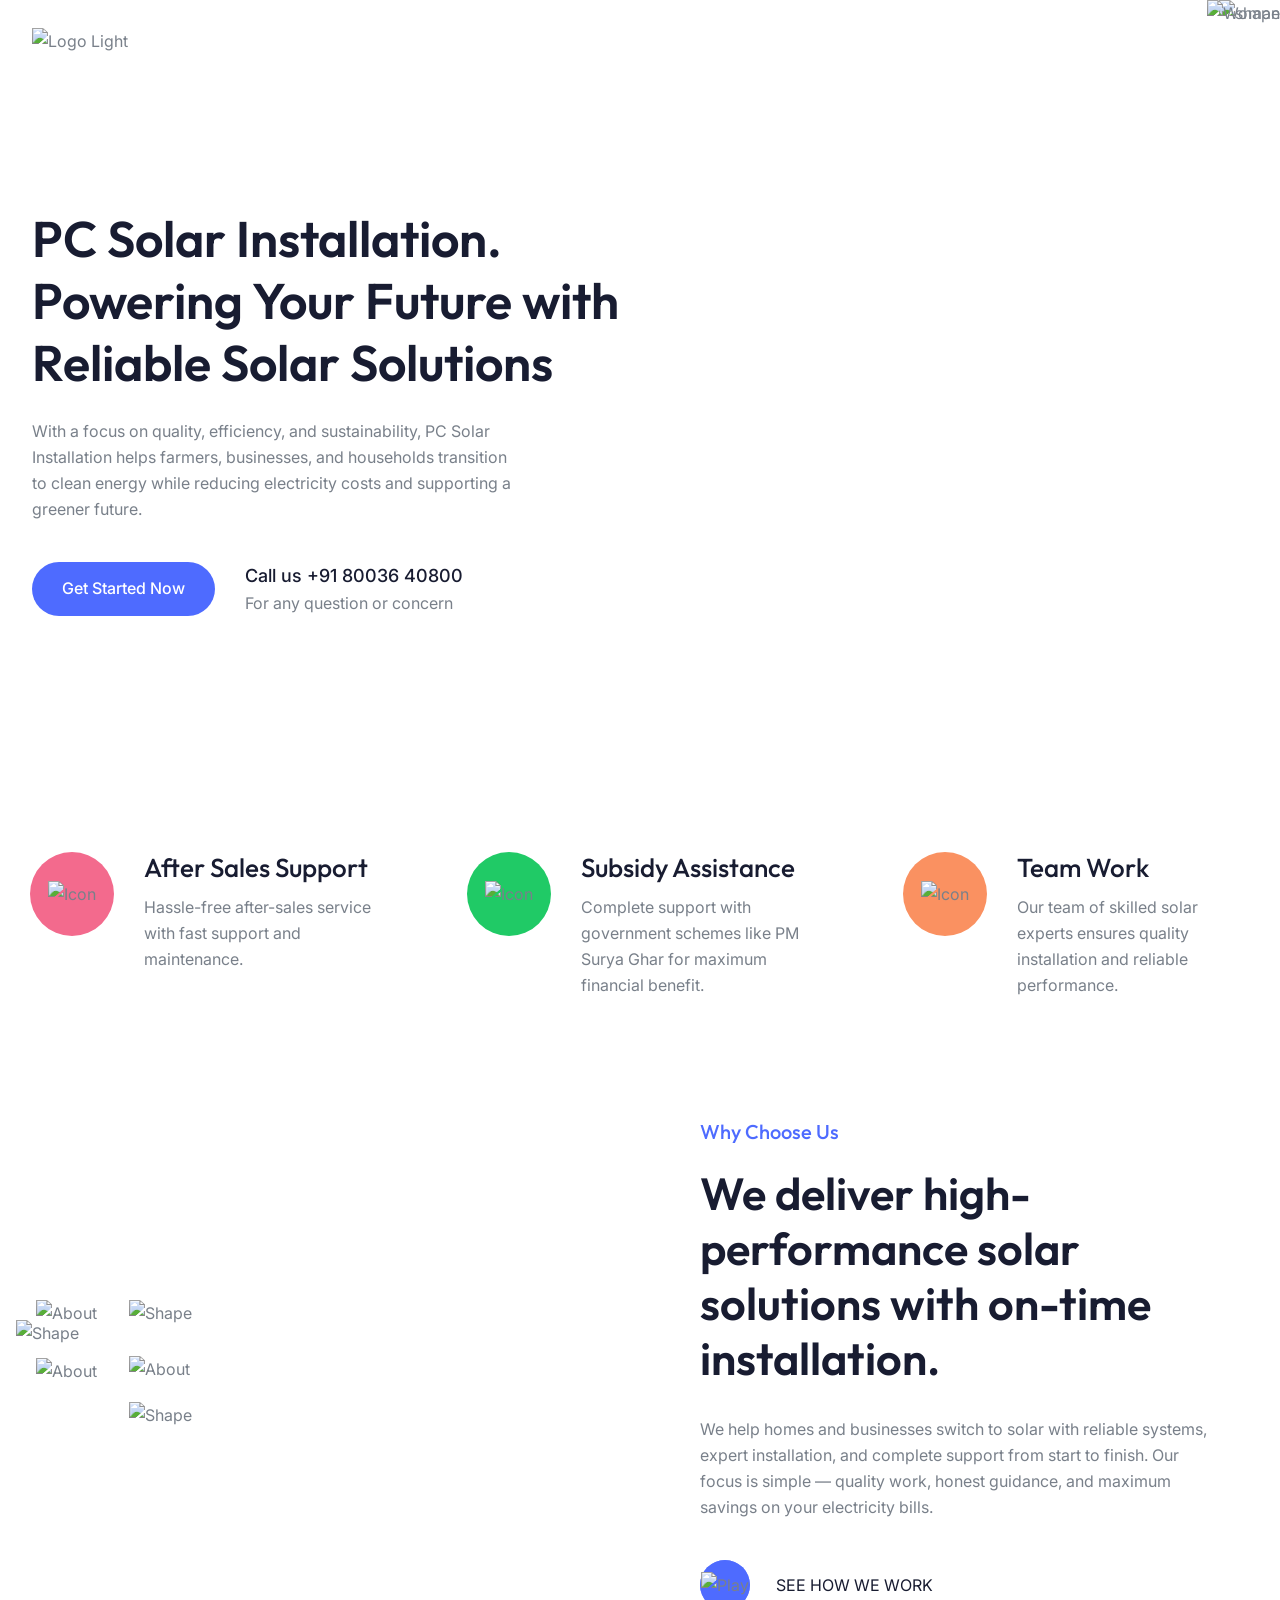
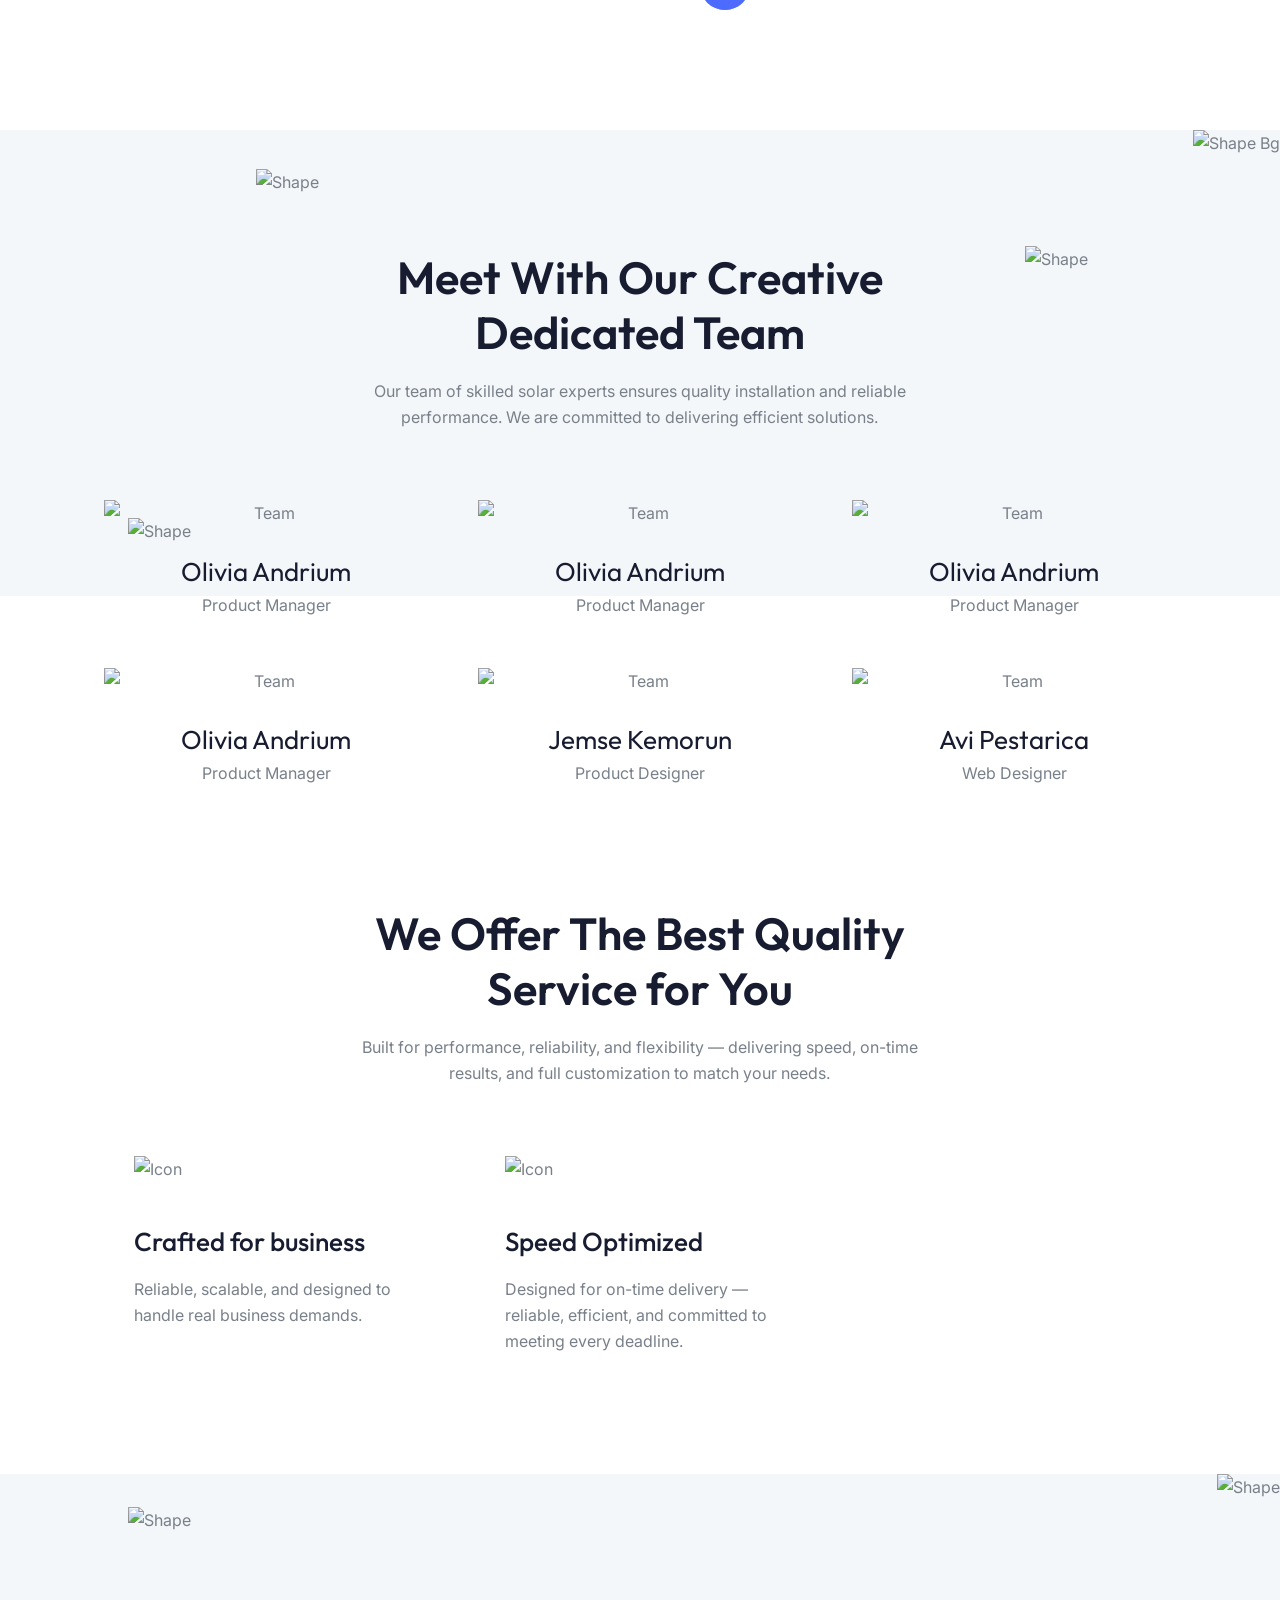
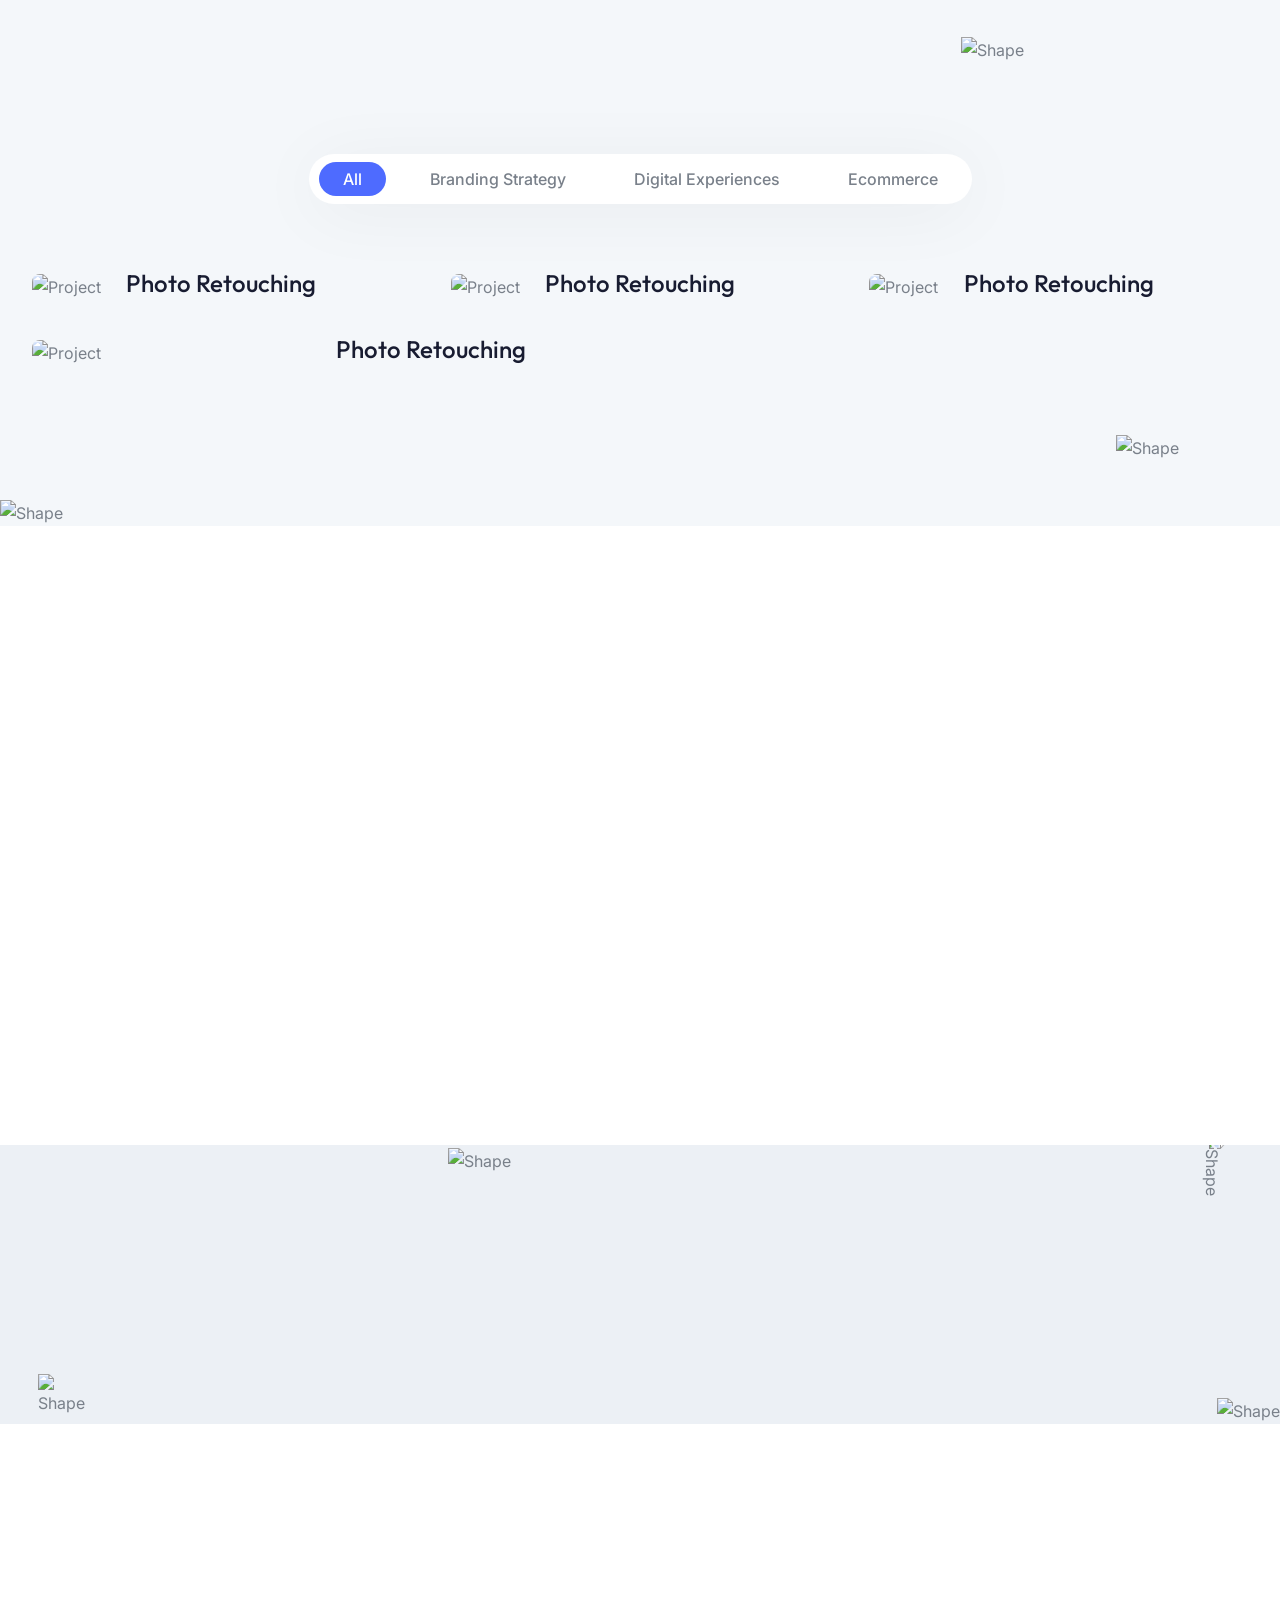
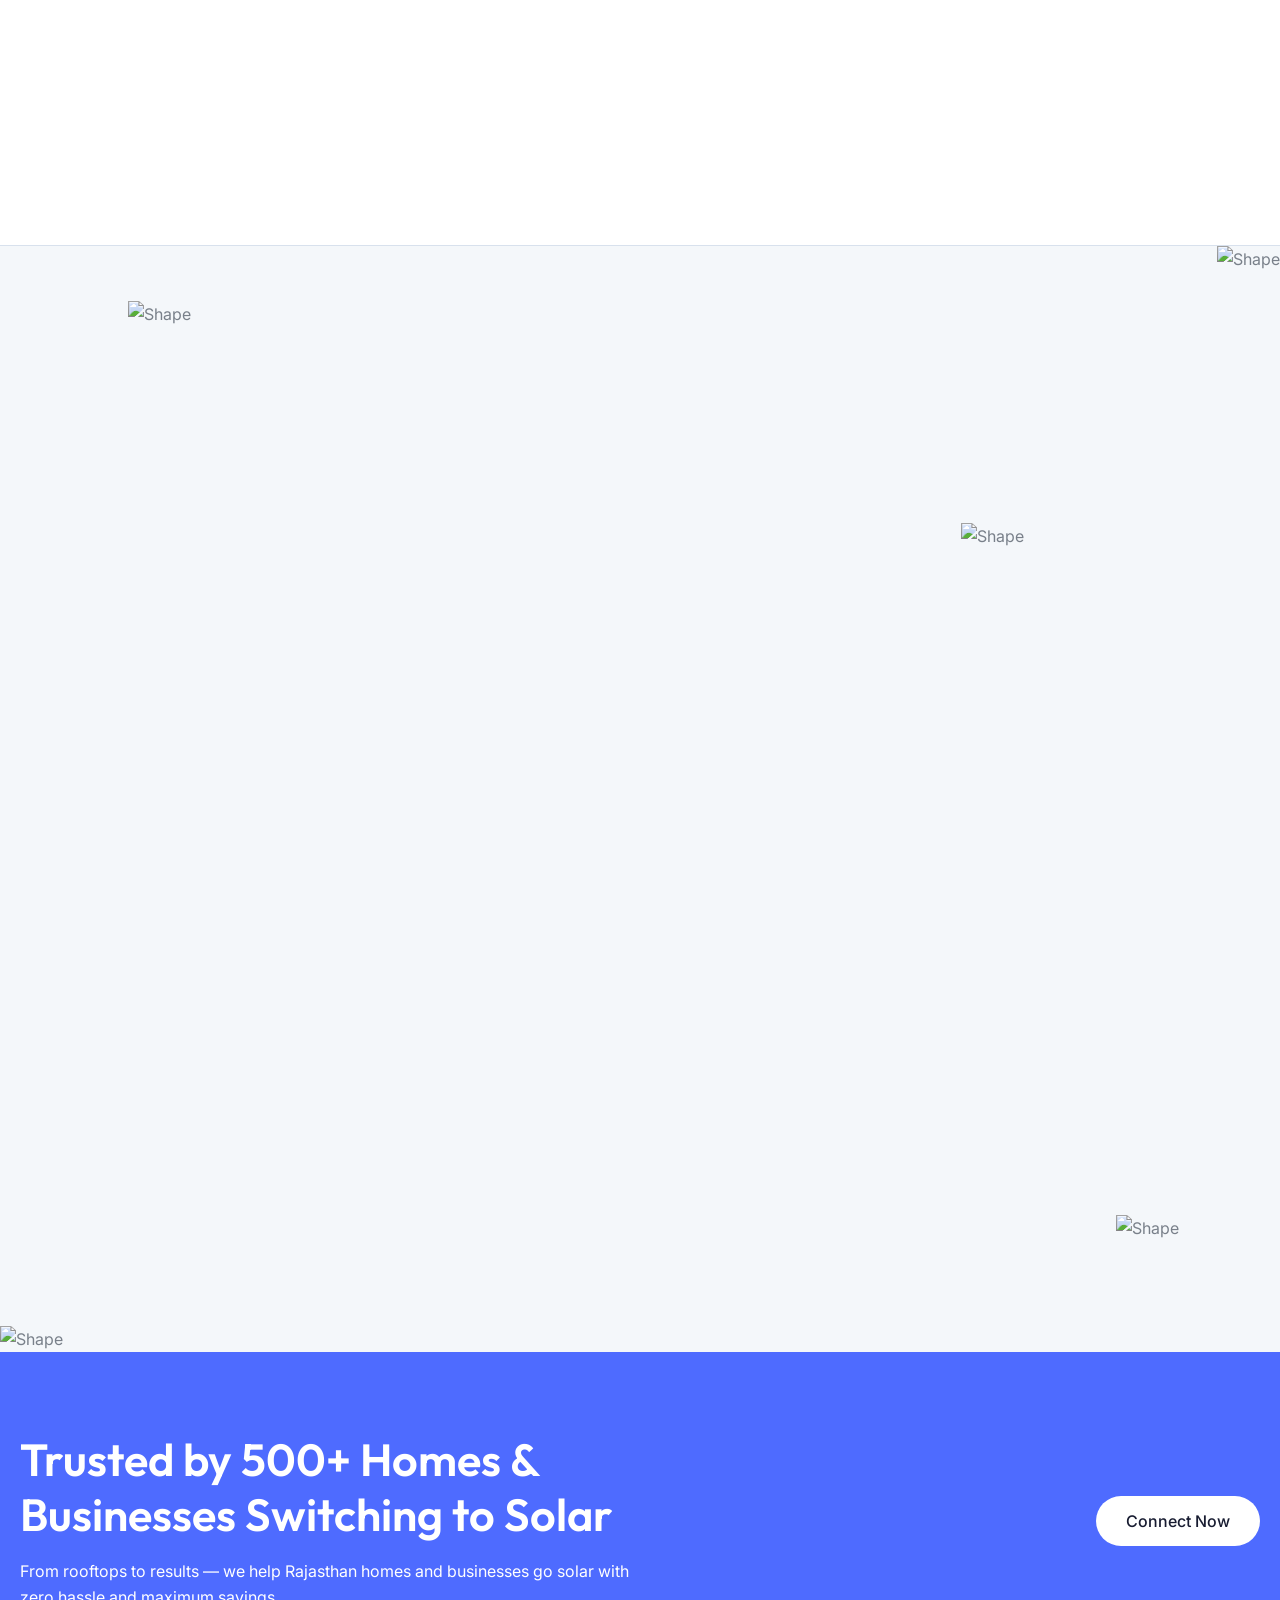
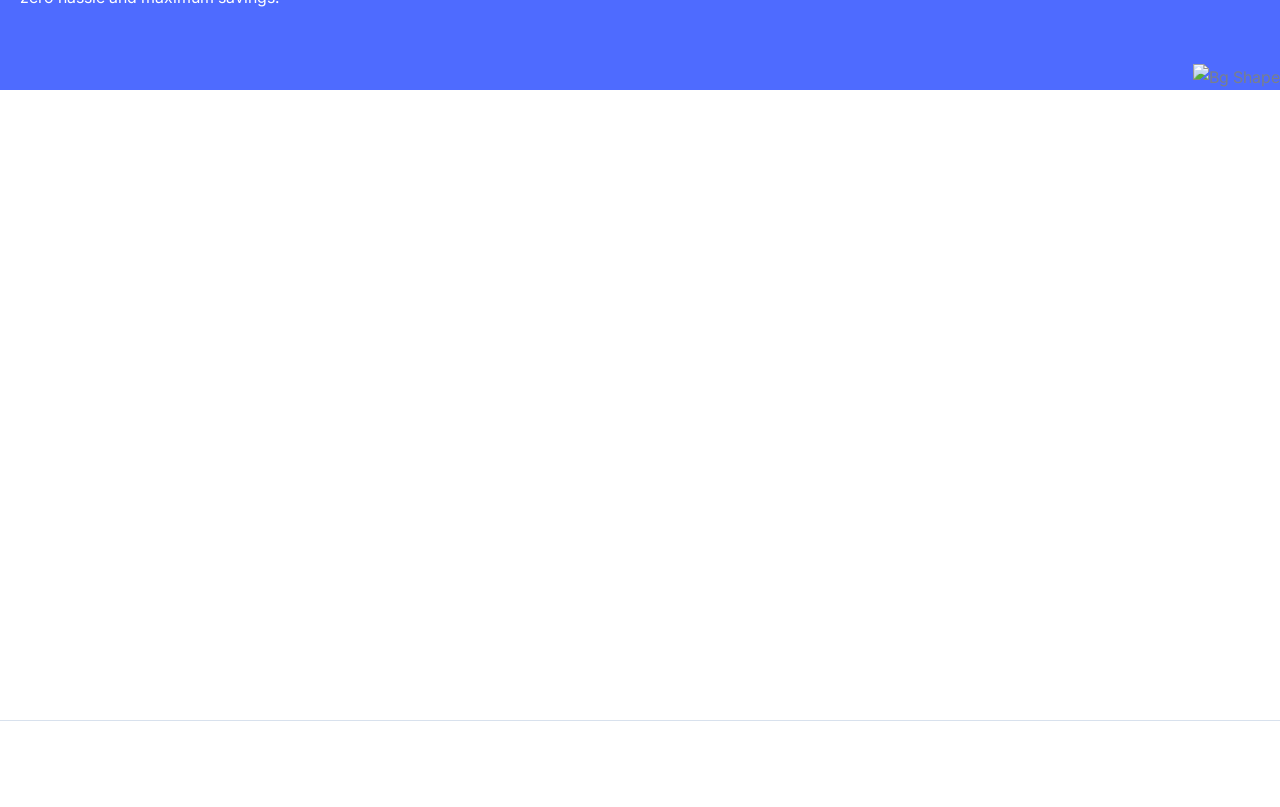
==== index.html @ 8fd205ec "Add files via upload" ====
<!DOCTYPE html>
<html lang="en">
  <head>
    <meta charset="UTF-8" />
    <meta http-equiv="X-UA-Compatible" content="IE=edge" />
    <meta name="viewport" content="width=device-width, initial-scale=1.0" />
    <title>Powering Your Future with Reliable Solar Solutions</title>
  <link rel="icon" type="image/png" href="images/tt icn.png"><link href="style.css" rel="stylesheet"></head>
  <body
    x-data="{ page: 'home', 'darkMode': true, 'stickyMenu': false, 'navigationOpen': false, 'scrollTop': false }"
    x-init="
         darkMode = JSON.parse(localStorage.getItem('darkMode'));
         $watch('darkMode', value => localStorage.setItem('darkMode', JSON.stringify(value)))"
    :class="{'b eh': darkMode === true}"
  >
    <!-- ===== Header Start ===== -->
    <header
  class="g s r vd ya cj"
  :class="{ 'hh sm _k dj bl ll' : stickyMenu }"
  @scroll.window="stickyMenu = (window.pageYOffset > 20) ? true : false"
>
  <div class="bb ze ki xn 2xl:ud-px-0 oo wf yf i">
    <div class="vd to/4 tc wf yf">
      <a href="index.html">
        <img class="om" src="images/pc-logo.png" alt="Logo Light" />
        <img class="xc nm" src="images/pc wh.png" alt="Logo Dark" />
      </a>

      <!-- Hamburger Toggle BTN -->
      
      <!-- Hamburger Toggle BTN -->
    </div>

    <div
      class="vd wo/4 sd qo f ho oo wf yf"
      :class="{ 'd hh rm sr td ud qg ug jc yh': navigationOpen }"
    >
      <nav>
        
      </nav>

      <div class="tc wf ig pb no">
        <div class="pc h io pa ra" :class="navigationOpen ? '!-ud-visible' : 'd'">
          <label class="rc ab i">
            <input type="checkbox" :value="darkMode" @change="darkMode = !darkMode" class="pf vd yc uk h r za ab" />
            <!-- Icon Sun -->
            <svg :class="{ 'wn' : page === 'home', 'xh' : page === 'home' && stickyMenu }" class="th om" width="25" height="25" viewBox="0 0 25 25" fill="none" xmlns="http://www.w3.org/2000/svg">
              <path d="M12.0908 18.6363C10.3549 18.6363 8.69 17.9467 7.46249 16.7192C6.23497 15.4916 5.54537 13.8268 5.54537 12.0908C5.54537 10.3549 6.23497 8.69 7.46249 7.46249C8.69 6.23497 10.3549 5.54537 12.0908 5.54537C13.8268 5.54537 15.4916 6.23497 16.7192 7.46249C17.9467 8.69 18.6363 10.3549 18.6363 12.0908C18.6363 13.8268 17.9467 15.4916 16.7192 16.7192C15.4916 17.9467 13.8268 18.6363 12.0908 18.6363ZM12.0908 16.4545C13.2481 16.4545 14.358 15.9947 15.1764 15.1764C15.9947 14.358 16.4545 13.2481 16.4545 12.0908C16.4545 10.9335 15.9947 9.8236 15.1764 9.00526C14.358 8.18692 13.2481 7.72718 12.0908 7.72718C10.9335 7.72718 9.8236 8.18692 9.00526 9.00526C8.18692 9.8236 7.72718 10.9335 7.72718 12.0908C7.72718 13.2481 8.18692 14.358 9.00526 15.1764C9.8236 15.9947 10.9335 16.4545 12.0908 16.4545ZM10.9999 0.0908203H13.1817V3.36355H10.9999V0.0908203ZM10.9999 20.8181H13.1817V24.0908H10.9999V20.8181ZM2.83446 4.377L4.377 2.83446L6.69082 5.14828L5.14828 6.69082L2.83446 4.37809V4.377ZM17.4908 19.0334L19.0334 17.4908L21.3472 19.8046L19.8046 21.3472L17.4908 19.0334ZM19.8046 2.83337L21.3472 4.377L19.0334 6.69082L17.4908 5.14828L19.8046 2.83446V2.83337ZM5.14828 17.4908L6.69082 19.0334L4.377 21.3472L2.83446 19.8046L5.14828 17.4908ZM24.0908 10.9999V13.1817H20.8181V10.9999H24.0908ZM3.36355 10.9999V13.1817H0.0908203V10.9999H3.36355Z" fill=""/>
            </svg>
            <!-- Icon Sun -->
            <img class="xc nm" src="images/icon-moon.svg" alt="Moon" />
          </label>
        </div>

             </div>
    </div>
  </div>
</header>

    <!-- ===== Header End ===== -->

    <main>
      <!-- ===== Hero Start ===== -->
      <section class="gj do ir hj sp jr i pg">
        <!-- Hero Images -->
        <div class="xc fn zd/2 2xl:ud-w-187.5 bd 2xl:ud-h-171.5 h q r">
          <img src="images/shape-01.svg" alt="shape" class="xc 2xl:ud-block h t -ud-left-[10%] ua" />
          <img src="images/shape-02.svg" alt="shape" class="xc 2xl:ud-block h u p va" />
          <img src="images/shape-03.svg" alt="shape" class="xc 2xl:ud-block h v w va" />
          <img src="images/shape-04.svg" alt="shape" class="h q r" />
          <img src="images/hero.png" alt="Woman" class="h q r ua" />
        </div>

        <!-- Hero Content -->
        <div class="bb ze ki xn 2xl:ud-px-0">
          <div class="tc _o">
            <div class="animate_left jn/2">
              <h1 class="fk vj zp or kk wm wb">PC Solar Installation. Powering Your Future with Reliable Solar Solutions</h1>
              <p class="fq">
               With a focus on quality, efficiency, and sustainability, PC Solar Installation helps farmers, businesses, and households transition to clean energy while reducing electricity costs and supporting a greener future.
              </p>

              <div class="tc tf yo zf mb">
                <a href="index.html#support" class="ek jk lk gh gi hi rg ml il vc _d _l"
                  >Get Started Now</a
                >

                <span class="tc sf">
                  <a href="tel:+918003640800" class="inline-block ek xj kk wm"> Call us +91 80036 40800 </a>
                  <span class="inline-block">For any question or concern</span>
                </span>
              </div>
            </div>
          </div>
        </div>
      </section>
      <!-- ===== Hero End ===== -->

      <!-- ===== Small Features Start ===== -->
      <section id="features">
        <div class="bb ze ki yn 2xl:ud-px-12.5">
          <div class="tc uf zo xf ap zf bp mq">
            <!-- Small Features Item -->
            <div class="animate_top kn to/3 tc cg oq">
              <div class="tc wf xf cf ae cd rg mh">
                <img src="images/icon-01.svg" alt="Icon" />
              </div>
              <div>
                <h4 class="ek yj go kk wm xb">After Sales Support</h4>
                <p>Hassle-free after-sales service with fast support and maintenance.</p>
              </div>
            </div>

            <!-- Small Features Item -->
            <div class="animate_top kn to/3 tc cg oq">
              <div class="tc wf xf cf ae cd rg nh">
                <img src="images/icon-02.svg" alt="Icon" />
              </div>
              <div>
                <h4 class="ek yj go kk wm xb">Subsidy Assistance</h4>
                <p>Complete support with government schemes like PM Surya Ghar for maximum financial benefit.</p>
              </div>
            </div>

            <!-- Small Features Item -->
            <div class="animate_top kn to/3 tc cg oq">
              <div class="tc wf xf cf ae cd rg oh">
                <img src="images/icon-03.svg" alt="Icon" />
              </div>
              <div>
                <h4 class="ek yj go kk wm xb">Team Work</h4>
                <p>Our team of skilled solar experts ensures quality installation and reliable performance.</p>
              </div>
            </div>
          </div>
        </div>
      </section>
      <!-- ===== Small Features End ===== -->

      <!-- ===== About Start ===== -->
      <section class="ji gp uq 2xl:ud-py-35 pg">
        <div class="bb ze ki xn wq">
          <div class="tc wf gg qq">
            <!-- About Images -->
            <div class="animate_left xc gn gg jn/2 i">
              <div>
                <img src="images/shape-05.svg" alt="Shape" class="h -ud-left-5 x" />
                <img src="images/about-01.png" alt="About" class="ib" />
                <img src="images/about-02.png" alt="About" />
              </div>
              <div>
                <img src="images/shape-06.svg" alt="Shape" />
                <img src="images/about-03.png" alt="About" class="ob gb" />
                <img src="images/shape-07.svg" alt="Shape" class="bb" />
              </div>
            </div>

            <!-- About Content -->
            <div class="animate_right jn/2">
              <h4 class="ek yj mk gb">Why Choose Us</h4>
              <h2 class="fk vj zp pr kk wm qb">We deliver high-performance solar solutions with on-time installation.</h2>
              <p class="uo">We help homes and businesses switch to solar with reliable systems, expert installation, and complete support from start to finish. Our focus is simple — quality work, honest guidance, and maximum savings on your electricity bills.</p>

              <a href="https://www.youtube.com/watch?v=xcJtL7QggTI" data-fslightbox class="vc wf hg mb">
                <span class="tc wf xf be dd rg i gh ua">
                  <span class="nf h vc yc vd rg gh qk -ud-z-1"></span>
                  <img src="images/icon-play.svg" alt="Play" />
                </span>
                <span class="kk">SEE HOW WE WORK</span>
              </a>
            </div>
          </div>
        </div>
      </section>
      <!-- ===== About End ===== -->

      <!-- ===== Team Start ===== -->
      <section class="i pg ji gp uq">
        <!-- Bg Shapes -->
        <span class="rc h s r vd fd/5 fh rm"></span>
        <img src="images/shape-08.svg" alt="Shape Bg" class="h q r" />
        <img src="images/shape-09.svg" alt="Shape" class="of h y z/2" />
        <img src="images/shape-10.svg" alt="Shape" class="h _ aa" />
        <img src="images/shape-11.svg" alt="Shape" class="of h m ba" />

        <!-- Section Title Start -->
        <div
          x-data="{ sectionTitle: `Meet With Our Creative Dedicated Team`, sectionTitleText: `Our team of skilled solar experts ensures quality installation and reliable performance.
We are committed to delivering efficient solutions.`}"
        >
          <div class="animate_top bb ze rj ki xn vq">
    <h2
            x-text="sectionTitle"
            class="fk vj pr kk wm on/5 gq/2 bb _b"
    >
    </h2>
    <p class="bb on/5 wo/5 hq" x-text="sectionTitleText"></p>
</div>


        </div>
        <!-- Section Title End -->

        <div class="bb ze i va ki xn xq jb jo">
          <div class="wc qf pn xo gg cp">
            <!-- Team Item -->
            <div class="animate_top rj">
              <div class="c i pg z-1">
                <img class="vd" src="images/team-01.png" alt="Team" />

                <div class="ef im nl il">
                  <span class="h -ud-left-5 -ud-bottom-21 rc de gd gh if wa"></span>
                  <span class="h s p rc vd hd mh va"></span>
                  <div class="h s p vd ij jj xa">
                    <ul class="tc xf wf gg">
                      <li>
                        <a href="#">
                          <svg class="uh vl ml il" width="10" height="18" viewBox="0 0 10 18" fill="none" xmlns="http://www.w3.org/2000/svg">
                          <path d="M6.66634 10.25H8.74968L9.58301 6.91669H6.66634V5.25002C6.66634 4.39169 6.66634 3.58335 8.33301 3.58335H9.58301V0.783354C9.31134 0.74752 8.28551 0.666687 7.20218 0.666687C4.93968 0.666687 3.33301 2.04752 3.33301 4.58335V6.91669H0.833008V10.25H3.33301V17.3334H6.66634V10.25Z" fill=""/>
                          </svg>
                        </a>
                      </li>
                      <li>
                        <a href="#">
                          <svg class="uh vl ml il" width="18" height="14" viewBox="0 0 18 14" fill="none" xmlns="http://www.w3.org/2000/svg">
                          <path d="M17.4683 1.71333C16.8321 1.99475 16.1574 2.17956 15.4666 2.26167C16.1947 1.82619 16.7397 1.14085 16.9999 0.333333C16.3166 0.74 15.5674 1.025 14.7866 1.17917C14.2621 0.617982 13.5669 0.245803 12.809 0.120487C12.0512 -0.00482822 11.2732 0.123742 10.596 0.486211C9.91875 0.848679 9.38024 1.42474 9.06418 2.12483C8.74812 2.82492 8.67221 3.60982 8.84825 4.3575C7.46251 4.28805 6.10686 3.92794 4.86933 3.30055C3.63179 2.67317 2.54003 1.79254 1.66492 0.715833C1.35516 1.24788 1.19238 1.85269 1.19326 2.46833C1.19326 3.67667 1.80826 4.74417 2.74326 5.36917C2.18993 5.35175 1.64878 5.20232 1.16492 4.93333V4.97667C1.16509 5.78142 1.44356 6.56135 1.95313 7.18422C2.46269 7.80709 3.17199 8.23456 3.96075 8.39417C3.4471 8.53337 2.90851 8.55388 2.38576 8.45417C2.60814 9.14686 3.04159 9.75267 3.62541 10.1868C4.20924 10.6209 4.9142 10.8615 5.64159 10.875C4.91866 11.4428 4.0909 11.8625 3.20566 12.1101C2.32041 12.3578 1.39503 12.4285 0.482422 12.3183C2.0755 13.3429 3.93 13.8868 5.82409 13.885C12.2349 13.885 15.7408 8.57417 15.7408 3.96833C15.7408 3.81833 15.7366 3.66667 15.7299 3.51833C16.4123 3.02514 17.0013 2.41418 17.4691 1.71417L17.4683 1.71333Z" fill=""/>
                          </svg>
                        </a>
                      </li>
                      <li>
                        <a href="#">
                          <svg class="uh vl ml il" width="17" height="16" viewBox="0 0 17 16" fill="none" xmlns="http://www.w3.org/2000/svg">
                          <path d="M3.78353 2.16665C3.78331 2.60867 3.6075 3.03251 3.29478 3.34491C2.98207 3.65732 2.55806 3.8327 2.11603 3.83248C1.674 3.83226 1.25017 3.65645 0.937761 3.34373C0.625357 3.03102 0.449975 2.60701 0.450196 2.16498C0.450417 1.72295 0.626223 1.29912 0.93894 0.986712C1.25166 0.674307 1.67567 0.498925 2.1177 0.499146C2.55972 0.499367 2.98356 0.675173 3.29596 0.98789C3.60837 1.30061 3.78375 1.72462 3.78353 2.16665V2.16665ZM3.83353 5.06665H0.500195V15.5H3.83353V5.06665ZM9.1002 5.06665H5.78353V15.5H9.06686V10.025C9.06686 6.97498 13.0419 6.69165 13.0419 10.025V15.5H16.3335V8.89165C16.3335 3.74998 10.4502 3.94165 9.06686 6.46665L9.1002 5.06665V5.06665Z" fill=""/>
                          </svg>
                        </a>
                      </li>
                    </ul>
                  </div>
                </div>
              </div>

              <h4 class="yj go kk wm ob zb">Olivia Andrium</h4>
              <p>Product Manager</p>
            </div>

            <!-- Team Item -->
            <div class="animate_top rj">
              <div class="c i pg z-1">
                <img class="vd" src="images/team-02.png" alt="Team" />

                <div class="ef im nl il">
                  <span class="h -ud-left-5 -ud-bottom-21 rc de gd gh if wa"></span>
                  <span class="h s p rc vd hd mh va"></span>
                  <div class="h s p vd ij jj xa">
                    <ul class="tc xf wf gg">
                      <li>
                        <a href="#">
                          <svg class="uh vl ml il" width="10" height="18" viewBox="0 0 10 18" fill="none" xmlns="http://www.w3.org/2000/svg">
                          <path d="M6.66634 10.25H8.74968L9.58301 6.91669H6.66634V5.25002C6.66634 4.39169 6.66634 3.58335 8.33301 3.58335H9.58301V0.783354C9.31134 0.74752 8.28551 0.666687 7.20218 0.666687C4.93968 0.666687 3.33301 2.04752 3.33301 4.58335V6.91669H0.833008V10.25H3.33301V17.3334H6.66634V10.25Z" fill=""/>
                          </svg>
                        </a>
                      </li>
                      <li>
                        <a href="#">
                          <svg class="uh vl ml il" width="18" height="14" viewBox="0 0 18 14" fill="none" xmlns="http://www.w3.org/2000/svg">
                          <path d="M17.4683 1.71333C16.8321 1.99475 16.1574 2.17956 15.4666 2.26167C16.1947 1.82619 16.7397 1.14085 16.9999 0.333333C16.3166 0.74 15.5674 1.025 14.7866 1.17917C14.2621 0.617982 13.5669 0.245803 12.809 0.120487C12.0512 -0.00482822 11.2732 0.123742 10.596 0.486211C9.91875 0.848679 9.38024 1.42474 9.06418 2.12483C8.74812 2.82492 8.67221 3.60982 8.84825 4.3575C7.46251 4.28805 6.10686 3.92794 4.86933 3.30055C3.63179 2.67317 2.54003 1.79254 1.66492 0.715833C1.35516 1.24788 1.19238 1.85269 1.19326 2.46833C1.19326 3.67667 1.80826 4.74417 2.74326 5.36917C2.18993 5.35175 1.64878 5.20232 1.16492 4.93333V4.97667C1.16509 5.78142 1.44356 6.56135 1.95313 7.18422C2.46269 7.80709 3.17199 8.23456 3.96075 8.39417C3.4471 8.53337 2.90851 8.55388 2.38576 8.45417C2.60814 9.14686 3.04159 9.75267 3.62541 10.1868C4.20924 10.6209 4.9142 10.8615 5.64159 10.875C4.91866 11.4428 4.0909 11.8625 3.20566 12.1101C2.32041 12.3578 1.39503 12.4285 0.482422 12.3183C2.0755 13.3429 3.93 13.8868 5.82409 13.885C12.2349 13.885 15.7408 8.57417 15.7408 3.96833C15.7408 3.81833 15.7366 3.66667 15.7299 3.51833C16.4123 3.02514 17.0013 2.41418 17.4691 1.71417L17.4683 1.71333Z" fill=""/>
                          </svg>
                        </a>
                      </li>
                      <li>
                        <a href="#">
                          <svg class="uh vl ml il" width="17" height="16" viewBox="0 0 17 16" fill="none" xmlns="http://www.w3.org/2000/svg">
                          <path d="M3.78353 2.16665C3.78331 2.60867 3.6075 3.03251 3.29478 3.34491C2.98207 3.65732 2.55806 3.8327 2.11603 3.83248C1.674 3.83226 1.25017 3.65645 0.937761 3.34373C0.625357 3.03102 0.449975 2.60701 0.450196 2.16498C0.450417 1.72295 0.626223 1.29912 0.93894 0.986712C1.25166 0.674307 1.67567 0.498925 2.1177 0.499146C2.55972 0.499367 2.98356 0.675173 3.29596 0.98789C3.60837 1.30061 3.78375 1.72462 3.78353 2.16665V2.16665ZM3.83353 5.06665H0.500195V15.5H3.83353V5.06665ZM9.1002 5.06665H5.78353V15.5H9.06686V10.025C9.06686 6.97498 13.0419 6.69165 13.0419 10.025V15.5H16.3335V8.89165C16.3335 3.74998 10.4502 3.94165 9.06686 6.46665L9.1002 5.06665V5.06665Z" fill=""/>
                          </svg>
                        </a>
                      </li>
                    </ul>
                  </div>
                </div>
              </div>
<h4 class="yj go kk wm ob zb">Olivia Andrium</h4>
              <p>Product Manager</p>
            </div>

            <!-- Team Item -->
            <div class="animate_top rj">
              <div class="c i pg z-1">
                <img class="vd" src="images/team-02.png" alt="Team" />

                <div class="ef im nl il">
                  <span class="h -ud-left-5 -ud-bottom-21 rc de gd gh if wa"></span>
                  <span class="h s p rc vd hd mh va"></span>
                  <div class="h s p vd ij jj xa">
                    <ul class="tc xf wf gg">
                      <li>
                        <a href="#">
                          <svg class="uh vl ml il" width="10" height="18" viewBox="0 0 10 18" fill="none" xmlns="http://www.w3.org/2000/svg">
                          <path d="M6.66634 10.25H8.74968L9.58301 6.91669H6.66634V5.25002C6.66634 4.39169 6.66634 3.58335 8.33301 3.58335H9.58301V0.783354C9.31134 0.74752 8.28551 0.666687 7.20218 0.666687C4.93968 0.666687 3.33301 2.04752 3.33301 4.58335V6.91669H0.833008V10.25H3.33301V17.3334H6.66634V10.25Z" fill=""/>
                          </svg>
                        </a>
                      </li>
                      <li>
                        <a href="#">
                          <svg class="uh vl ml il" width="18" height="14" viewBox="0 0 18 14" fill="none" xmlns="http://www.w3.org/2000/svg">
                          <path d="M17.4683 1.71333C16.8321 1.99475 16.1574 2.17956 15.4666 2.26167C16.1947 1.82619 16.7397 1.14085 16.9999 0.333333C16.3166 0.74 15.5674 1.025 14.7866 1.17917C14.2621 0.617982 13.5669 0.245803 12.809 0.120487C12.0512 -0.00482822 11.2732 0.123742 10.596 0.486211C9.91875 0.848679 9.38024 1.42474 9.06418 2.12483C8.74812 2.82492 8.67221 3.60982 8.84825 4.3575C7.46251 4.28805 6.10686 3.92794 4.86933 3.30055C3.63179 2.67317 2.54003 1.79254 1.66492 0.715833C1.35516 1.24788 1.19238 1.85269 1.19326 2.46833C1.19326 3.67667 1.80826 4.74417 2.74326 5.36917C2.18993 5.35175 1.64878 5.20232 1.16492 4.93333V4.97667C1.16509 5.78142 1.44356 6.56135 1.95313 7.18422C2.46269 7.80709 3.17199 8.23456 3.96075 8.39417C3.4471 8.53337 2.90851 8.55388 2.38576 8.45417C2.60814 9.14686 3.04159 9.75267 3.62541 10.1868C4.20924 10.6209 4.9142 10.8615 5.64159 10.875C4.91866 11.4428 4.0909 11.8625 3.20566 12.1101C2.32041 12.3578 1.39503 12.4285 0.482422 12.3183C2.0755 13.3429 3.93 13.8868 5.82409 13.885C12.2349 13.885 15.7408 8.57417 15.7408 3.96833C15.7408 3.81833 15.7366 3.66667 15.7299 3.51833C16.4123 3.02514 17.0013 2.41418 17.4691 1.71417L17.4683 1.71333Z" fill=""/>
                          </svg>
                        </a>
                      </li>
                      <li>
                        <a href="#">
                          <svg class="uh vl ml il" width="17" height="16" viewBox="0 0 17 16" fill="none" xmlns="http://www.w3.org/2000/svg">
                          <path d="M3.78353 2.16665C3.78331 2.60867 3.6075 3.03251 3.29478 3.34491C2.98207 3.65732 2.55806 3.8327 2.11603 3.83248C1.674 3.83226 1.25017 3.65645 0.937761 3.34373C0.625357 3.03102 0.449975 2.60701 0.450196 2.16498C0.450417 1.72295 0.626223 1.29912 0.93894 0.986712C1.25166 0.674307 1.67567 0.498925 2.1177 0.499146C2.55972 0.499367 2.98356 0.675173 3.29596 0.98789C3.60837 1.30061 3.78375 1.72462 3.78353 2.16665V2.16665ZM3.83353 5.06665H0.500195V15.5H3.83353V5.06665ZM9.1002 5.06665H5.78353V15.5H9.06686V10.025C9.06686 6.97498 13.0419 6.69165 13.0419 10.025V15.5H16.3335V8.89165C16.3335 3.74998 10.4502 3.94165 9.06686 6.46665L9.1002 5.06665V5.06665Z" fill=""/>
                          </svg>
                        </a>
                      </li>
                    </ul>
                  </div>
                </div>
              </div>
			  <h4 class="yj go kk wm ob zb">Olivia Andrium</h4>
              <p>Product Manager</p>
            </div>

            <!-- Team Item -->
            <div class="animate_top rj">
              <div class="c i pg z-1">
                <img class="vd" src="images/team-02.png" alt="Team" />

                <div class="ef im nl il">
                  <span class="h -ud-left-5 -ud-bottom-21 rc de gd gh if wa"></span>
                  <span class="h s p rc vd hd mh va"></span>
                  <div class="h s p vd ij jj xa">
                    <ul class="tc xf wf gg">
                      <li>
                        <a href="#">
                          <svg class="uh vl ml il" width="10" height="18" viewBox="0 0 10 18" fill="none" xmlns="http://www.w3.org/2000/svg">
                          <path d="M6.66634 10.25H8.74968L9.58301 6.91669H6.66634V5.25002C6.66634 4.39169 6.66634 3.58335 8.33301 3.58335H9.58301V0.783354C9.31134 0.74752 8.28551 0.666687 7.20218 0.666687C4.93968 0.666687 3.33301 2.04752 3.33301 4.58335V6.91669H0.833008V10.25H3.33301V17.3334H6.66634V10.25Z" fill=""/>
                          </svg>
                        </a>
                      </li>
                      <li>
                        <a href="#">
                          <svg class="uh vl ml il" width="18" height="14" viewBox="0 0 18 14" fill="none" xmlns="http://www.w3.org/2000/svg">
                          <path d="M17.4683 1.71333C16.8321 1.99475 16.1574 2.17956 15.4666 2.26167C16.1947 1.82619 16.7397 1.14085 16.9999 0.333333C16.3166 0.74 15.5674 1.025 14.7866 1.17917C14.2621 0.617982 13.5669 0.245803 12.809 0.120487C12.0512 -0.00482822 11.2732 0.123742 10.596 0.486211C9.91875 0.848679 9.38024 1.42474 9.06418 2.12483C8.74812 2.82492 8.67221 3.60982 8.84825 4.3575C7.46251 4.28805 6.10686 3.92794 4.86933 3.30055C3.63179 2.67317 2.54003 1.79254 1.66492 0.715833C1.35516 1.24788 1.19238 1.85269 1.19326 2.46833C1.19326 3.67667 1.80826 4.74417 2.74326 5.36917C2.18993 5.35175 1.64878 5.20232 1.16492 4.93333V4.97667C1.16509 5.78142 1.44356 6.56135 1.95313 7.18422C2.46269 7.80709 3.17199 8.23456 3.96075 8.39417C3.4471 8.53337 2.90851 8.55388 2.38576 8.45417C2.60814 9.14686 3.04159 9.75267 3.62541 10.1868C4.20924 10.6209 4.9142 10.8615 5.64159 10.875C4.91866 11.4428 4.0909 11.8625 3.20566 12.1101C2.32041 12.3578 1.39503 12.4285 0.482422 12.3183C2.0755 13.3429 3.93 13.8868 5.82409 13.885C12.2349 13.885 15.7408 8.57417 15.7408 3.96833C15.7408 3.81833 15.7366 3.66667 15.7299 3.51833C16.4123 3.02514 17.0013 2.41418 17.4691 1.71417L17.4683 1.71333Z" fill=""/>
                          </svg>
                        </a>
                      </li>
                      <li>
                        <a href="#">
                          <svg class="uh vl ml il" width="17" height="16" viewBox="0 0 17 16" fill="none" xmlns="http://www.w3.org/2000/svg">
                          <path d="M3.78353 2.16665C3.78331 2.60867 3.6075 3.03251 3.29478 3.34491C2.98207 3.65732 2.55806 3.8327 2.11603 3.83248C1.674 3.83226 1.25017 3.65645 0.937761 3.34373C0.625357 3.03102 0.449975 2.60701 0.450196 2.16498C0.450417 1.72295 0.626223 1.29912 0.93894 0.986712C1.25166 0.674307 1.67567 0.498925 2.1177 0.499146C2.55972 0.499367 2.98356 0.675173 3.29596 0.98789C3.60837 1.30061 3.78375 1.72462 3.78353 2.16665V2.16665ZM3.83353 5.06665H0.500195V15.5H3.83353V5.06665ZM9.1002 5.06665H5.78353V15.5H9.06686V10.025C9.06686 6.97498 13.0419 6.69165 13.0419 10.025V15.5H16.3335V8.89165C16.3335 3.74998 10.4502 3.94165 9.06686 6.46665L9.1002 5.06665V5.06665Z" fill=""/>
                          </svg>
                        </a>
                      </li>
                    </ul>
                  </div>
                </div>
              </div>
			  <h4 class="yj go kk wm ob zb">Olivia Andrium</h4>
              <p>Product Manager</p>
            </div>

            <!-- Team Item -->
            <div class="animate_top rj">
              <div class="c i pg z-1">
                <img class="vd" src="images/team-02.png" alt="Team" />

                <div class="ef im nl il">
                  <span class="h -ud-left-5 -ud-bottom-21 rc de gd gh if wa"></span>
                  <span class="h s p rc vd hd mh va"></span>
                  <div class="h s p vd ij jj xa">
                    <ul class="tc xf wf gg">
                      <li>
                        <a href="#">
                          <svg class="uh vl ml il" width="10" height="18" viewBox="0 0 10 18" fill="none" xmlns="http://www.w3.org/2000/svg">
                          <path d="M6.66634 10.25H8.74968L9.58301 6.91669H6.66634V5.25002C6.66634 4.39169 6.66634 3.58335 8.33301 3.58335H9.58301V0.783354C9.31134 0.74752 8.28551 0.666687 7.20218 0.666687C4.93968 0.666687 3.33301 2.04752 3.33301 4.58335V6.91669H0.833008V10.25H3.33301V17.3334H6.66634V10.25Z" fill=""/>
                          </svg>
                        </a>
                      </li>
                      <li>
                        <a href="#">
                          <svg class="uh vl ml il" width="18" height="14" viewBox="0 0 18 14" fill="none" xmlns="http://www.w3.org/2000/svg">
                          <path d="M17.4683 1.71333C16.8321 1.99475 16.1574 2.17956 15.4666 2.26167C16.1947 1.82619 16.7397 1.14085 16.9999 0.333333C16.3166 0.74 15.5674 1.025 14.7866 1.17917C14.2621 0.617982 13.5669 0.245803 12.809 0.120487C12.0512 -0.00482822 11.2732 0.123742 10.596 0.486211C9.91875 0.848679 9.38024 1.42474 9.06418 2.12483C8.74812 2.82492 8.67221 3.60982 8.84825 4.3575C7.46251 4.28805 6.10686 3.92794 4.86933 3.30055C3.63179 2.67317 2.54003 1.79254 1.66492 0.715833C1.35516 1.24788 1.19238 1.85269 1.19326 2.46833C1.19326 3.67667 1.80826 4.74417 2.74326 5.36917C2.18993 5.35175 1.64878 5.20232 1.16492 4.93333V4.97667C1.16509 5.78142 1.44356 6.56135 1.95313 7.18422C2.46269 7.80709 3.17199 8.23456 3.96075 8.39417C3.4471 8.53337 2.90851 8.55388 2.38576 8.45417C2.60814 9.14686 3.04159 9.75267 3.62541 10.1868C4.20924 10.6209 4.9142 10.8615 5.64159 10.875C4.91866 11.4428 4.0909 11.8625 3.20566 12.1101C2.32041 12.3578 1.39503 12.4285 0.482422 12.3183C2.0755 13.3429 3.93 13.8868 5.82409 13.885C12.2349 13.885 15.7408 8.57417 15.7408 3.96833C15.7408 3.81833 15.7366 3.66667 15.7299 3.51833C16.4123 3.02514 17.0013 2.41418 17.4691 1.71417L17.4683 1.71333Z" fill=""/>
                          </svg>
                        </a>
                      </li>
                      <li>
                        <a href="#">
                          <svg class="uh vl ml il" width="17" height="16" viewBox="0 0 17 16" fill="none" xmlns="http://www.w3.org/2000/svg">
                          <path d="M3.78353 2.16665C3.78331 2.60867 3.6075 3.03251 3.29478 3.34491C2.98207 3.65732 2.55806 3.8327 2.11603 3.83248C1.674 3.83226 1.25017 3.65645 0.937761 3.34373C0.625357 3.03102 0.449975 2.60701 0.450196 2.16498C0.450417 1.72295 0.626223 1.29912 0.93894 0.986712C1.25166 0.674307 1.67567 0.498925 2.1177 0.499146C2.55972 0.499367 2.98356 0.675173 3.29596 0.98789C3.60837 1.30061 3.78375 1.72462 3.78353 2.16665V2.16665ZM3.83353 5.06665H0.500195V15.5H3.83353V5.06665ZM9.1002 5.06665H5.78353V15.5H9.06686V10.025C9.06686 6.97498 13.0419 6.69165 13.0419 10.025V15.5H16.3335V8.89165C16.3335 3.74998 10.4502 3.94165 9.06686 6.46665L9.1002 5.06665V5.06665Z" fill=""/>
                          </svg>
                        </a>
                      </li>
                    </ul>
                  </div>
                </div>
              </div>
              <h4 class="yj go kk wm ob zb">Jemse Kemorun</h4>
              <p>Product Designer</p>
            </div>

            <!-- Team Item -->
            <div class="animate_top rj">
              <div class="c i pg z-1">
                <img class="vd" src="images/team-03.png" alt="Team" />

                <div class="ef im nl il">
                  <span class="h -ud-left-5 -ud-bottom-21 rc de gd gh if wa"></span>
                  <span class="h s p rc vd hd mh va"></span>
                  <div class="h s p vd ij jj xa">
                    <ul class="tc xf wf gg">
                      <li>
                        <a href="#">
                          <svg class="uh vl ml il" width="10" height="18" viewBox="0 0 10 18" fill="none" xmlns="http://www.w3.org/2000/svg">
                          <path d="M6.66634 10.25H8.74968L9.58301 6.91669H6.66634V5.25002C6.66634 4.39169 6.66634 3.58335 8.33301 3.58335H9.58301V0.783354C9.31134 0.74752 8.28551 0.666687 7.20218 0.666687C4.93968 0.666687 3.33301 2.04752 3.33301 4.58335V6.91669H0.833008V10.25H3.33301V17.3334H6.66634V10.25Z" fill=""/>
                          </svg>
                        </a>
                      </li>
                      <li>
                        <a href="#">
                          <svg class="uh vl ml il" width="18" height="14" viewBox="0 0 18 14" fill="none" xmlns="http://www.w3.org/2000/svg">
                          <path d="M17.4683 1.71333C16.8321 1.99475 16.1574 2.17956 15.4666 2.26167C16.1947 1.82619 16.7397 1.14085 16.9999 0.333333C16.3166 0.74 15.5674 1.025 14.7866 1.17917C14.2621 0.617982 13.5669 0.245803 12.809 0.120487C12.0512 -0.00482822 11.2732 0.123742 10.596 0.486211C9.91875 0.848679 9.38024 1.42474 9.06418 2.12483C8.74812 2.82492 8.67221 3.60982 8.84825 4.3575C7.46251 4.28805 6.10686 3.92794 4.86933 3.30055C3.63179 2.67317 2.54003 1.79254 1.66492 0.715833C1.35516 1.24788 1.19238 1.85269 1.19326 2.46833C1.19326 3.67667 1.80826 4.74417 2.74326 5.36917C2.18993 5.35175 1.64878 5.20232 1.16492 4.93333V4.97667C1.16509 5.78142 1.44356 6.56135 1.95313 7.18422C2.46269 7.80709 3.17199 8.23456 3.96075 8.39417C3.4471 8.53337 2.90851 8.55388 2.38576 8.45417C2.60814 9.14686 3.04159 9.75267 3.62541 10.1868C4.20924 10.6209 4.9142 10.8615 5.64159 10.875C4.91866 11.4428 4.0909 11.8625 3.20566 12.1101C2.32041 12.3578 1.39503 12.4285 0.482422 12.3183C2.0755 13.3429 3.93 13.8868 5.82409 13.885C12.2349 13.885 15.7408 8.57417 15.7408 3.96833C15.7408 3.81833 15.7366 3.66667 15.7299 3.51833C16.4123 3.02514 17.0013 2.41418 17.4691 1.71417L17.4683 1.71333Z" fill=""/>
                          </svg>
                        </a>
                      </li>
                      <li>
                        <a href="#">
                          <svg class="uh vl ml il" width="17" height="16" viewBox="0 0 17 16" fill="none" xmlns="http://www.w3.org/2000/svg">
                          <path d="M3.78353 2.16665C3.78331 2.60867 3.6075 3.03251 3.29478 3.34491C2.98207 3.65732 2.55806 3.8327 2.11603 3.83248C1.674 3.83226 1.25017 3.65645 0.937761 3.34373C0.625357 3.03102 0.449975 2.60701 0.450196 2.16498C0.450417 1.72295 0.626223 1.29912 0.93894 0.986712C1.25166 0.674307 1.67567 0.498925 2.1177 0.499146C2.55972 0.499367 2.98356 0.675173 3.29596 0.98789C3.60837 1.30061 3.78375 1.72462 3.78353 2.16665V2.16665ZM3.83353 5.06665H0.500195V15.5H3.83353V5.06665ZM9.1002 5.06665H5.78353V15.5H9.06686V10.025C9.06686 6.97498 13.0419 6.69165 13.0419 10.025V15.5H16.3335V8.89165C16.3335 3.74998 10.4502 3.94165 9.06686 6.46665L9.1002 5.06665V5.06665Z" fill=""/>
                          </svg>
                        </a>
                      </li>
                    </ul>
                  </div>
                </div>
              </div>

              <h4 class="yj go kk wm ob zb">Avi Pestarica</h4>
              <p>Web Designer</p>
            </div>
          </div>
        </div>
      </section>
      <!-- ===== Team End ===== -->

      <!-- ===== Services Start ===== -->
      <section class="lj tp kr">
        <!-- Section Title Start -->
        <div
          x-data="{ sectionTitle: `We Offer The Best Quality Service for You`, sectionTitleText: `Built for performance, reliability, and flexibility — delivering speed, on-time results, and full customization to match your needs.
`}"
        >
          <div class="animate_top bb ze rj ki xn vq">
    <h2
            x-text="sectionTitle"
            class="fk vj pr kk wm on/5 gq/2 bb _b"
    >
    </h2>
    <p class="bb on/5 wo/5 hq" x-text="sectionTitleText"></p>
</div>


        </div>
        <!-- Section Title End -->

        <div class="bb ze ki xn yq mb en">
          <div class="wc qf pn xo ng">
            <!-- Service Item -->
            <div class="animate_top sg oi pi zq ml il am cn _m">
              <img src="images/icon-04.svg" alt="Icon" />
              <h4 class="ek zj kk wm nb _b">Crafted for business</h4>
              <p>Reliable, scalable, and designed to handle real business demands.</p>
            </div>

            <!-- Service Item -->
            <div class="animate_top sg oi pi zq ml il am cn _m">
              <img src="images/icon-07.svg" alt="Icon" />
              <h4 class="ek zj kk wm nb _b">Speed Optimized</h4>
              <p>Designed for on-time delivery — reliable, efficient, and committed to meeting every deadline.</p>
            </div>

            <!-- Service Item -->
            <div class="animate_top sg oi pi zq ml il am cn _m">
              <img src="images/icon-05.svg" alt="Icon" />
              <h4 class="ek zj kk wm nb _b">Fully Customizable</h4>
              <p>Flexible design and features tailored to fit your exact needs.</p>
            </div>

            <!-- Service Item -->
            
          </div>
        </div>
      </section>
      <!-- ===== Services End ===== -->

      <!-- ===== Pricing Table Start ===== -->
      <section x-data="setup()" class="i pg fh rm ji gp uq">
        <!-- Bg Shapes -->
        <img src="images/shape-06.svg" alt="Shape" class="h aa y" />
        <img src="images/shape-03.svg" alt="Shape" class="h ca u" />
        <img src="images/shape-07.svg" alt="Shape" class="h w da ee" />
        <img src="images/shape-12.svg" alt="Shape" class="h p s" />
        <img src="images/shape-13.svg" alt="Shape" class="h r q" /> 
        <!-- Section Title Start -->
        
        <!-- Section Title End -->

        <!-- Pricing switcher -->
       

        <!-- Pricing Table -->
       
      <!-- ===== Pricing Table End ===== -->

      <!-- ===== Projects Start ===== -->
      
        <!-- Section Title Start -->
        <div
          x-data="{ sectionTitle: `We Offer Services with Affordable Premium Prices.`,}"
        >
          <div class="animate_top bb ze rj ki xn vq">
    <h2
            x-text="sectionTitle"
            class="fk vj pr kk wm on/5 gq/2 bb _b"
    >
    </h2>
    <p class="bb on/5 wo/5 hq" x-text="sectionTitleText"></p>
</div>


        </div>
        <!-- Section Title End -->

        <div class="bb ze ki xn 2xl:ud-px-0 jb" x-data="{filterTab: 1}">
          <!-- Porject Tab -->
          <div
            class="projects-tab _e bb tc uf wf xf cg rg hh rm vk xm si ti fc"
          >
            <button
              data-filter="*"
              @click="filterTab = 1"
              :class="{ 'gh lk' : filterTab === 1 }"
              class="project-tab-btn ek rg ml il vi mi"
            >
              All
            </button>
            <button
              data-filter=".branding"
              @click="filterTab = 2"
              :class="{ 'gh lk' : filterTab === 2 }"
              class="project-tab-btn ek rg ml il vi mi"
            >
              Branding Strategy
            </button>
            <button
              data-filter=".digital"
              @click="filterTab = 3"
              :class="{ 'gh lk' : filterTab === 3 }"
              class="project-tab-btn ek rg ml il vi mi"
            >
              Digital Experiences
            </button>
            <button
              data-filter=".ecommerce"
              @click="filterTab = 4"
              :class="{ 'gh lk' : filterTab === 4 }"
              class="project-tab-btn ek rg ml il vi mi"
            >
              Ecommerce
            </button>
          </div>

          <!-- Projects item wrapper -->
          <div class="projects-wrapper tc -ud-mx-5">
            <div class="project-sizer"></div>
            <!-- Project Item -->
            <div class="project-item wi fb vd jn/2 to/3 branding ecommerce">
              <div class="c i pg sg z-1">
                <img src="images/project-01.png" alt="Project" />

                <div 
                  class="h s r df nl kl im tc sf wf xf vd yc sg al hh/20 z-10"
                >
                  <h4 class="ek tj kk hc">Photo Retouching</h4>
                  <p>Branded Ecommerce</p>
                  <a
                    class="c tc wf xf ie ld rg _g dh ml il ph jm km jc"
                    href="#"
                  >
                    <svg class="th lm ml il" width="14" height="14" viewBox="0 0 14 14" fill="none" xmlns="http://www.w3.org/2000/svg">
                      <path d="M10.4763 6.16664L6.00634 1.69664L7.18467 0.518311L13.6663 6.99998L7.18467 13.4816L6.00634 12.3033L10.4763 7.83331H0.333008V6.16664H10.4763Z" />
                    </svg>
                  </a>
                </div>
              </div>
            </div>

            <!-- Project Item -->
            <div class="project-item wi fb vd jn/2 to/3 digital">
              <div class="c i pg sg z-1">
                <img src="images/project-02.png" alt="Project" />

                <div
                  class="h s r df nl kl im tc sf wf xf vd yc sg al hh/20 z-10"
                >
                  <h4 class="ek tj kk hc">Photo Retouching</h4>
                  <p>Branded Ecommerce</p>
                  <a
                    class="c tc wf xf ie ld rg _g dh ml il ph jm km jc"
                    href="#"
                  >
                    <svg class="th lm ml il" width="14" height="14" viewBox="0 0 14 14" fill="none" xmlns="http://www.w3.org/2000/svg">
                      <path d="M10.4763 6.16664L6.00634 1.69664L7.18467 0.518311L13.6663 6.99998L7.18467 13.4816L6.00634 12.3033L10.4763 7.83331H0.333008V6.16664H10.4763Z" />
                    </svg>
                  </a>
                </div>
              </div>
            </div>

            <!-- Project Item -->
            <div class="project-item wi fb vd jn/2 to/3 branding ecommerce">
              <div class="c i pg sg z-1">
                <img src="images/project-04.png" alt="Project" />

                <div
                  class="h s r df nl kl im tc sf wf xf vd yc sg al hh/20 z-10"
                >
                  <h4 class="ek tj kk hc">Photo Retouching</h4>
                  <p>Branded Ecommerce</p>
                  <a
                    class="c tc wf xf ie ld rg _g dh ml il ph jm km jc"
                    href="#"
                  >
                    <svg class="th lm ml il" width="14" height="14" viewBox="0 0 14 14" fill="none" xmlns="http://www.w3.org/2000/svg">
                      <path d="M10.4763 6.16664L6.00634 1.69664L7.18467 0.518311L13.6663 6.99998L7.18467 13.4816L6.00634 12.3033L10.4763 7.83331H0.333008V6.16664H10.4763Z" />
                    </svg>
                  </a>
                </div>
              </div>
            </div>

            <!-- Project Item -->
            <div class="project-item wi fb vd vo/3 digital ecommerce">
              <div class="c i pg sg z-1">
                <img src="images/project-03.png" alt="Project" />

                <div
                  class="h s r df nl kl im tc sf wf xf vd yc sg al hh/20 z-10"
                >
                  <h4 class="ek tj kk hc">Photo Retouching</h4>
                  <p>Branded Ecommerce</p>
                  <a
                    class="c tc wf xf ie ld rg _g dh ml il ph jm km jc"
                    href="#"
                  >
                    <svg class="th lm ml il" width="14" height="14" viewBox="0 0 14 14" fill="none" xmlns="http://www.w3.org/2000/svg">
                      <path d="M10.4763 6.16664L6.00634 1.69664L7.18467 0.518311L13.6663 6.99998L7.18467 13.4816L6.00634 12.3033L10.4763 7.83331H0.333008V6.16664H10.4763Z" />
                    </svg>
                  </a>
                </div>
              </div>
            </div>
          </div>
        </div>
      </section>
      <!-- ===== Projects End ===== -->

      <!-- ===== Testimonials Start ===== -->
<section class="hj rp hr">

  <!-- Section Title -->
  <div x-data="{ sectionTitle: `Client’s Testimonials`, sectionTitleText: `What our customers say about our solar services.`}">
    <div class="animate_top bb ze rj ki xn vq">
      <h2 x-text="sectionTitle" class="fk vj pr kk wm on/5 gq/2 bb _b"></h2>
      <p class="bb on/5 wo/5 hq" x-text="sectionTitleText"></p>
    </div>
  </div>

  <div class="bb ze ki xn ar">
    <div class="animate_top jb cq">

      <!-- Swiper -->
      <div class="swiper testimonial-01">

        <div class="swiper-wrapper">

          <!-- Testimonial 1 -->
          <div class="swiper-slide">
            <div class="i hh rm sg vk xm bi qj">
              <span class="rc je md/2 gh xg h q r"></span>
              <span class="rc je md/2 mh yg h q p"></span>

              <div class="tc sf rn tn un zf dp">
                <img class="bf" src="images/testimonial.png" />
                <div>
                  <img src="images/icon-quote.svg" />
                  <p class="ek ik xj _p kc fb">
                    My electricity bill is almost zero now. Installation was smooth and on time.
                  </p>
                  <div class="tc yf vf">
                    <div>
                      <span class="rc ek xj kk wm zb">Ramesh Sharma</span>
                      <span class="rc">Homeowner – Jodhpur</span>
                    </div>
                  </div>
                </div>
              </div>
            </div>
          </div>

          <!-- Testimonial 2 -->
          <div class="swiper-slide">
            <div class="i hh rm sg vk xm bi qj">
              <span class="rc je md/2 gh xg h q r"></span>
              <span class="rc je md/2 mh yg h q p"></span>

              <div class="tc sf rn tn un zf dp">
                <img class="bf" src="images/testimonial.png" />
                <div>
                  <img src="images/icon-quote.svg" />
                  <p class="ek ik xj _p kc fb">
                    Very professional team. They handled subsidy and installation perfectly.
                  </p>
                  <div class="tc yf vf">
                    <div>
                      <span class="rc ek xj kk wm zb">Sunita Devi</span>
                      <span class="rc">Residential Customer</span>
                    </div>
                  </div>
                </div>
              </div>
            </div>
          </div>

          <!-- Testimonial 3 -->
          <div class="swiper-slide">
            <div class="i hh rm sg vk xm bi qj">
              <span class="rc je md/2 gh xg h q r"></span>
              <span class="rc je md/2 mh yg h q p"></span>

              <div class="tc sf rn tn un zf dp">
                <img class="bf" src="images/testimonial.png" />
                <div>
                  <img src="images/icon-quote.svg" />
                  <p class="ek ik xj _p kc fb">
                    Great quality panels and excellent service. Highly recommended.
                  </p>
                  <div class="tc yf vf">
                    <div>
                      <span class="rc ek xj kk wm zb">Rajesh Kumar</span>
                      <span class="rc">Shop Owner</span>
                    </div>
                  </div>
                </div>
              </div>
            </div>
          </div>

          <!-- Testimonial 4 -->
          <div class="swiper-slide">
            <div class="i hh rm sg vk xm bi qj">
              <span class="rc je md/2 gh xg h q r"></span>
              <span class="rc je md/2 mh yg h q p"></span>

              <div class="tc sf rn tn un zf dp">
                <img class="bf" src="images/testimonial.png" />
                <div>
                  <img src="images/icon-quote.svg" />
                  <p class="ek ik xj _p kc fb">
                    Fast installation and great support even after setup.
                  </p>
                  <div class="tc yf vf">
                    <div>
                      <span class="rc ek xj kk wm zb">Mahesh Patel</span>
                      <span class="rc">Business Owner</span>
                    </div>
                  </div>
                </div>
              </div>
            </div>
          </div>

        </div>

        <!-- Navigation -->
        <div class="tc wf xf fg jb">
          <div class="swiper-button-prev c tc wf xf ie ld rg _g dh pf ml vr hh rm tl zm rl ym"></div>
          <div class="swiper-button-next c tc wf xf ie ld rg _g dh pf ml vr hh rm tl zm rl ym"></div>
        </div>

      </div>

    </div>
  </div>
</section>
<!-- ===== Testimonials End ===== -->

      <!-- ===== Counter Start ===== -->
      <section class="i pg qh rm ji hp">
        <img src="images/shape-11.svg" alt="Shape" class="of h ga ha ke" />
        <img src="images/shape-07.svg" alt="Shape" class="h ia o ae jf" />
        <img src="images/shape-14.svg" alt="Shape" class="h ja ka" />
        <img src="images/shape-15.svg" alt="Shape" class="h q p" />

        <div class="bb ze i va ki xn br">
          <div class="tc uf sn tn xf un gg">
            <div class="animate_top me/5 ln rj">
              <h2 class="gk vj zp or kk wm hc">21+</h2>
              <p class="ek bk aq">Solar Specialists</p>
            </div>
            <div class="animate_top me/5 ln rj">
              <h2 class="gk vj zp or kk wm hc">586</h2>
              <p class="ek bk aq">Happy Clients</p>
            </div>
            <div class="animate_top me/5 ln rj">
              <h2 class="gk vj zp or kk wm hc">35+</h2>
              <p class="ek bk aq">Winning Award</p>
            </div>
            <div class="animate_top me/5 ln rj">
              <h2 class="gk vj zp or kk wm hc">96%</h2>
              <p class="ek bk aq">On-Time Delivery</p>
            </div>
          </div>
        </div>
      </section>
      <!-- ===== Counter End ===== -->

      <!-- ===== Clients Start ===== -->
      <section class="pj vp mr">
        <!-- Section Title Start -->
        <div
          x-data="{ sectionTitle: `Working With Global Brands`, sectionTitleText: `PC Solar Installation works with trusted global solar brands to deliver high-quality systems, better performance, and long-term reliability.`}"
        >
          <div class="animate_top bb ze rj ki xn vq">
    <h2
            x-text="sectionTitle"
            class="fk vj pr kk wm on/5 gq/2 bb _b"
    >
    </h2>
    <p class="bb on/5 wo/5 hq" x-text="sectionTitleText"></p>
</div>


        </div>
        <!-- Section Title End -->

        <div class="bb ze ah ch pm hj xp ki xn 2xl:ud-px-49 bc">
          <div class="wc rf qn zf cp kq xf wf">
            <a href="#" class="rc animate_top">
              <img class="th wl ml il zl om" src="images/luminous_blue-png.png" alt="Clients" />
              <img class="xc sk ml il zl nm" src="images/luminous_white-png.png" alt="Clients" />
            </a>
            <a href="#" class="rc animate_top">
              <img class="tk ml il zl om" src="images/adani_color-png.png" alt="Clients" />
              <img class="xc sk ml il zl nm" src="images/adani wht.svg" alt="Clients" />
            </a>
            <a href="#" class="rc animate_top">
              <img class="tk ml il zl om" src="images/tata_blue-png.png" alt="Clients" />
              <img class="xc sk ml il zl nm" src="images/tata-wht.png" alt="Clients" />
            </a>
            <a href="#" class="rc animate_top">
              <img class="tk ml il zl om" src="images/brand-light-04.svg" alt="Clients" />
              <img class="xc sk ml il zl nm" src="images/brand-dark-04.svg" alt="Clients" />
            </a>
            <a href="#" class="rc animate_top">
              <img class="tk ml il zl om" src="images/navi-blu-png.png" alt="Clients" />
              <img class="xc sk ml il zl nm" src="images/navi-wht-png.png" alt="Clients" />
            </a>
            <a href="#" class="rc animate_top">
              <img class="tk ml il zl om" src="images/waree clr-png.png" alt="Clients" />
              <img class="xc sk ml il zl nm" src="images/waree wht-png.png" alt="Clients" />
            </a>
          </div>
        </div>
      </section>
      <!-- ===== Clients End ===== -->

      <!-- ===== Blog Start ===== -->
     


     
        <!-- Section Title End -->

        

            <!-- Blog Item -->
            
      <!-- ===== Blog End ===== -->

      <!-- ===== Contact Start ===== -->
      <section id="support" class="i pg fh rm ji gp uq">
        <!-- Bg Shapes -->
        <img src="images/shape-06.svg" alt="Shape" class="h aa y" />
        <img src="images/shape-03.svg" alt="Shape" class="h ca u" />
        <img src="images/shape-07.svg" alt="Shape" class="h w da ee" />
        <img src="images/shape-12.svg" alt="Shape" class="h p s" />
        <img src="images/shape-13.svg" alt="Shape" class="h r q" />

        <!-- Section Title Start -->
        <div
          x-data="{ sectionTitle: `Let’s Stay Connected`, sectionTitleText: `Stay connected with us to explore smarter, cleaner energy solutions. Fill out the form and let’s power a brighter future together.`}"
        >
          <div class="animate_top bb ze rj ki xn vq">
    <h2
            x-text="sectionTitle"
            class="fk vj pr kk wm on/5 gq/2 bb _b"
    >
    </h2>
    <p class="bb on/5 wo/5 hq" x-text="sectionTitleText"></p>
</div>


        </div>
        <!-- Section Title End -->

        <div class="i va bb ye ki xn wq jb mo">
          <div class="tc uf sn tf rn un zf xl:gap-10">
            <div class="animate_top w-full mn/5 to/3 vk sg hh sm yh rq i pg">
              <!-- Bg Shapes -->
              <img src="images/shape-03.svg" alt="Shape" class="h la x wd" />
              <img src="images/shape-06.svg" alt="Shape" class="h la ma ne kf" />

              <div class="fb">
                <h4 class="wj kk wm cc">Email Address</h4>
                <p><a href="#">pcsolarins@gmail.com</a></p>
              </div>
              <div class="fb">
                <h4 class="wj kk wm cc">Office Location</h4>
                <p><a href="https://maps.app.goo.gl/Bo5fED2CaHWZV9fW6"> 3FM+GPG, Gayatri Nagar, Mata Ka Than, Jodhpur - 322304.</a></p>
              </div>
              <div class="fb">
                <h4 class="wj kk wm cc">Phone Number</h4>
                <p><a href="tel:+918003640800">+91 80036 40800</a></p>
              </div>
              <div class="fb">
                <h4 class="wj kk wm cc">Whatsapp</h4>
                <p><a href="https://wa.me/918003640800">+91 80036 40800</a></p>
              </div>

              <span class="rc nd rh tm lc fb"></span>

              <div>
                <h4 class="wj kk wm qb">Social Media</h4>
                <ul class="tc wf fg">
                  <li>
                    <a href="https://www.facebook.com/profile.php?id=61571403116492" class="c tc wf xf ie ld rg ml il tl">
                      <svg class="th lm ml il" width="11" height="20" viewBox="0 0 11 20" fill="none" xmlns="http://www.w3.org/2000/svg">
                        <path
                          d="M6.83366 11.3752H9.12533L10.042 7.7085H6.83366V5.87516C6.83366 4.931 6.83366 4.04183 8.667 4.04183H10.042V0.96183C9.74316 0.922413 8.61475 0.833496 7.42308 0.833496C4.93433 0.833496 3.16699 2.35241 3.16699 5.14183V7.7085H0.416992V11.3752H3.16699V19.1668H6.83366V11.3752Z"
                          fill=""
                        />
                      </svg>
                    </a>
                  </li>
                  <li>
                    <a href="https://x.com/pcsolarins" class="c tc wf xf ie ld rg ml il tl">
                      <svg class="th lm ml il" width="20" height="16" viewBox="0 0 20 16" fill="none" xmlns="http://www.w3.org/2000/svg">
                        <path
                          d="M19.3153 2.18484C18.6155 2.4944 17.8733 2.6977 17.1134 2.78801C17.9144 2.30899 18.5138 1.55511 18.8001 0.666844C18.0484 1.11418 17.2244 1.42768 16.3654 1.59726C15.7885 0.979958 15.0238 0.57056 14.1901 0.432713C13.3565 0.294866 12.5007 0.436294 11.7558 0.835009C11.0108 1.23372 10.4185 1.86739 10.0708 2.63749C9.72313 3.40759 9.63963 4.27098 9.83327 5.09343C8.30896 5.01703 6.81775 4.62091 5.45645 3.93079C4.09516 3.24067 2.89423 2.27197 1.93161 1.08759C1.59088 1.67284 1.41182 2.33814 1.41278 3.01534C1.41278 4.34451 2.08928 5.51876 3.11778 6.20626C2.50912 6.1871 1.91386 6.02273 1.38161 5.72685V5.77451C1.38179 6.65974 1.68811 7.51766 2.24864 8.20282C2.80916 8.88797 3.58938 9.3582 4.45703 9.53376C3.89201 9.68688 3.29956 9.70945 2.72453 9.59976C2.96915 10.3617 3.44595 11.0281 4.08815 11.5056C4.73035 11.9831 5.50581 12.2478 6.30594 12.2627C5.51072 12.8872 4.60019 13.3489 3.62642 13.6213C2.65264 13.8938 1.63473 13.9716 0.630859 13.8503C2.38325 14.9773 4.4232 15.5756 6.50669 15.5737C13.5586 15.5737 17.415 9.73176 17.415 4.66535C17.415 4.50035 17.4104 4.33351 17.4031 4.17035C18.1537 3.62783 18.8016 2.95578 19.3162 2.18576L19.3153 2.18484Z"
                          fill=""
                        />
                      </svg>
                    </a>
                  </li>
                  <li>
                    <a href="https://linkedin.com/pcsolarins" class="c tc wf xf ie ld rg ml il tl">
                      <svg class="th lm ml il" width="19" height="18" viewBox="0 0 19 18" fill="none" xmlns="http://www.w3.org/2000/svg">
                        <path
                          d="M4.36198 2.58327C4.36174 3.0695 4.16835 3.53572 3.82436 3.87937C3.48037 4.22301 3.01396 4.41593 2.52773 4.41569C2.0415 4.41545 1.57528 4.22206 1.23164 3.87807C0.887991 3.53408 0.69507 3.06767 0.695313 2.58144C0.695556 2.09521 0.888943 1.62899 1.23293 1.28535C1.57692 0.941701 2.04333 0.748781 2.52956 0.749024C3.01579 0.749267 3.48201 0.942654 3.82566 1.28664C4.1693 1.63063 4.36222 2.09704 4.36198 2.58327ZM4.41698 5.77327H0.750313V17.2499H4.41698V5.77327ZM10.2103 5.77327H6.56198V17.2499H10.1736V11.2274C10.1736 7.87244 14.5461 7.56077 14.5461 11.2274V17.2499H18.167V9.98077C18.167 4.32494 11.6953 4.53577 10.1736 7.31327L10.2103 5.77327Z"
                          fill=""
                        />
                      </svg>
                    </a>
                  </li>
                  <li>
                    <a href="https://www.instagram.com/official_chetan_panchariya/" class="icon-link">
  <svg class="vh ul cl il instagram-icon" width="24" height="24" viewBox="0 0 24 24" xmlns="http://www.w3.org/2000/svg">
    <path d="M7.75 2C4.574 2 2 4.574 2 7.75v8.5C2 19.426 4.574 22 7.75 22h8.5C19.426 22 22 19.426 22 16.25v-8.5C22 4.574 19.426 2 16.25 2h-8.5zm0 2h8.5C18.216 4 20 5.784 20 7.75v8.5c0 1.966-1.784 3.75-3.75 3.75h-8.5C5.784 20 4 18.216 4 16.25v-8.5C4 5.784 5.784 4 7.75 4zm9.25 1.5a1 1 0 100 2 1 1 0 000-2zM12 7a5 5 0 100 10 5 5 0 000-10zm0 2a3 3 0 110 6 3 3 0 010-6z"/>
  </svg>
</a>

<style>
  .instagram-icon {
    fill: #000; /* default color */
    transition: fill 0.3s ease;
  }

  .icon-link:hover .instagram-icon {
    fill: #1877f2; /* blue on hover */
  }
</style>
                  </li>
                </ul>
              </div>
            </div>

            <div class="animate_top w-full nn/5 vo/3 vk sg hh sm yh tq">
              <form action="https://formbold.com/s/unique_form_id" method="POST">
                <div class="tc sf yo ap zf ep qb">
                  <div class="vd to/2">
                    <label class="rc ac" for="fullname">Full name</label>
                    <input
                      type="text"
                      name="fullname"
                      id="fullname"
                      placeholder="Devid Wonder"
                      class="vd ph sg zk xm _g ch pm hm dm dn em pl/50 xi mi"
                    />
                  </div>

                  <div class="vd to/2">
                    <label class="rc ac" for="email">Email address</label>
                    <input
                      type="email"
                      name="email"
                      id="email"
                      placeholder="example@gmail.com"
                      class="vd ph sg zk xm _g ch pm hm dm dn em pl/50 xi mi"
                    />
                  </div>
                </div>

                <div class="tc sf yo ap zf ep qb">
                  <div class="vd to/2">
                    <label class="rc ac" for="phone">Phone number</label>
                    <input
                      type="text"
                      name="phone"
                      id="phone"
                      placeholder="+009 3342 3432"
                      class="vd ph sg zk xm _g ch pm hm dm dn em pl/50 xi mi"
                    />
                  </div>

                  <div class="vd to/2">
                    <label class="rc ac" for="subject">Subject</label>
                    <input
                      type="text"
                      for="subject"
                      id="subject"
                      placeholder="Type your subject"
                      class="vd ph sg zk xm _g ch pm hm dm dn em pl/50 xi mi"
                    />
                  </div>
                </div>

                <div class="fb">
                  <label class="rc ac" for="message">Message</label>
                  <textarea
                    placeholder="Message"
                    rows="4"
                    name="message"
                    id="message"
                    class="vd ph sg zk xm _g ch pm hm dm dn em pl/50 ci"
                  ></textarea>
                </div>

                <div class="tc xf">
                  <button class="vc rg lk gh ml il hi gi _l">Send Message</button>
                </div>
              </form>
            </div>
          </div>
        </div>
      </section>
      <!-- ===== Contact End ===== -->

      <!-- ===== CTA Start ===== -->
      <section class="i pg gh ji">
  <!-- Bg Shape -->
  <img class="h p q" src="images/shape-16.svg" alt="Bg Shape" />

  <div class="bb ye i z-10 ki xn dr">
    <div class="tc uf sn tn un gg">
      <div class="animate_left to/2">
        <h2 class="fk vj zp pr lk ac">
            Trusted by 500+ Homes & Businesses Switching to Solar</h2>
        <p class="lk">
            From rooftops to results — we help Rajasthan homes and businesses go solar with zero hassle and maximum savings.	
        </p>
      </div>
      <div class="animate_right bf">
        <a href="index.html#support" class="vc ek kk hh rg ol il cm gi hi">
            Connect Now
        </a>
      </div>
    </div>
  </div>
</section>

      <!-- ===== CTA End ===== -->
    </main>
    <!-- ===== Footer Start ===== -->
    <footer>
  <div class="bb ze ki xn 2xl:ud-px-0">
    <!-- Footer Top -->
    <div class="ji gp">
      <div class="tc uf ap gg fp">
        <div class="animate_top zd/2 to/4">
          <a href="index.html">
            <img src="images/pc-logo.png" alt="Logo" class="om" />
            <img src="images/pc wh.png" alt="Logo" class="xc nm" />
          </a>

          <p class="lc fb">PC Solar — powering a brighter, sustainable future.
Smart solar solutions with reliable performance.
Clean energy. Strong savings. Endless power. ☀️
</p>

          <ul class="tc wf cg">
            <li>
              <a href="https://www.facebook.com/profile.php?id=61571403116492">
                <svg class="vh ul cl il" width="24" height="24" viewBox="0 0 24 24" fill="none" xmlns="http://www.w3.org/2000/svg">
                  <g clip-path="url(#clip0_48_1499)">
                    <path d="M14 13.5H16.5L17.5 9.5H14V7.5C14 6.47 14 5.5 16 5.5H17.5V2.14C17.174 2.097 15.943 2 14.643 2C11.928 2 10 3.657 10 6.7V9.5H7V13.5H10V22H14V13.5Z" fill="" />
                  </g>
                  <defs>
                    <clipPath id="clip0_48_1499">
                      <rect width="24" height="24" fill="white" />
                    </clipPath>
                  </defs>
                </svg>
              </a>
            </li>
            <li>
              <a href="https://x.com/pcsolarins">
                <svg class="vh ul cl il" width="24" height="24" viewBox="0 0 24 24" fill="none" xmlns="http://www.w3.org/2000/svg">
                  <g clip-path="url(#clip0_48_1502)">
                    <path
                      d="M22.162 5.65593C21.3985 5.99362 20.589 6.2154 19.76 6.31393C20.6337 5.79136 21.2877 4.96894 21.6 3.99993C20.78 4.48793 19.881 4.82993 18.944 5.01493C18.3146 4.34151 17.4803 3.89489 16.5709 3.74451C15.6615 3.59413 14.7279 3.74842 13.9153 4.18338C13.1026 4.61834 12.4564 5.30961 12.0771 6.14972C11.6978 6.98983 11.6067 7.93171 11.818 8.82893C10.1551 8.74558 8.52832 8.31345 7.04328 7.56059C5.55823 6.80773 4.24812 5.75098 3.19799 4.45893C2.82628 5.09738 2.63095 5.82315 2.63199 6.56193C2.63199 8.01193 3.36999 9.29293 4.49199 10.0429C3.828 10.022 3.17862 9.84271 2.59799 9.51993V9.57193C2.59819 10.5376 2.93236 11.4735 3.54384 12.221C4.15532 12.9684 5.00647 13.4814 5.95299 13.6729C5.33661 13.84 4.6903 13.8646 4.06299 13.7449C4.32986 14.5762 4.85 15.3031 5.55058 15.824C6.25117 16.345 7.09712 16.6337 7.96999 16.6499C7.10247 17.3313 6.10917 17.8349 5.04687 18.1321C3.98458 18.4293 2.87412 18.5142 1.77899 18.3819C3.69069 19.6114 5.91609 20.2641 8.18899 20.2619C15.882 20.2619 20.089 13.8889 20.089 8.36193C20.089 8.18193 20.084 7.99993 20.076 7.82193C20.8949 7.2301 21.6016 6.49695 22.163 5.65693L22.162 5.65593Z"
                      fill=""
                    />
                  </g>
                  <defs>
                    <clipPath id="clip0_48_1502">
                      <rect width="24" height="24" fill="white" />
                    </clipPath>
                  </defs>
                </svg>
              </a>
            </li>
            <li>
              <a href="linkedin.com/in/pcsolarinstallation">
                <svg class="vh ul cl il" width="24" height="24" viewBox="0 0 24 24" fill="none" xmlns="http://www.w3.org/2000/svg">
                  <g clip-path="url(#clip0_48_1505)">
                    <path
                      d="M6.94 5.00002C6.93974 5.53046 6.72877 6.03906 6.35351 6.41394C5.97825 6.78883 5.46944 6.99929 4.939 6.99902C4.40857 6.99876 3.89997 6.78779 3.52508 6.41253C3.1502 6.03727 2.93974 5.52846 2.94 4.99802C2.94027 4.46759 3.15124 3.95899 3.5265 3.5841C3.90176 3.20922 4.41057 2.99876 4.941 2.99902C5.47144 2.99929 5.98004 3.21026 6.35492 3.58552C6.72981 3.96078 6.94027 4.46959 6.94 5.00002ZM7 8.48002H3V21H7V8.48002ZM13.32 8.48002H9.34V21H13.28V14.43C13.28 10.77 18.05 10.43 18.05 14.43V21H22V13.07C22 6.90002 14.94 7.13002 13.28 10.16L13.32 8.48002Z"
                      fill=""
                    />
                  </g>
                  <defs>
                    <clipPath id="clip0_48_1505">
                      <rect width="24" height="24" fill="white" />
                    </clipPath>
                  </defs>
                </svg>
              </a>
            </li>
            <li>
<a href="https://instagram.com/yourusername" class="icon-link">
  <svg class="vh ul cl il instagram-icon" width="24" height="24" viewBox="0 0 24 24" xmlns="http://www.w3.org/2000/svg">
    <path d="M7.75 2C4.574 2 2 4.574 2 7.75v8.5C2 19.426 4.574 22 7.75 22h8.5C19.426 22 22 19.426 22 16.25v-8.5C22 4.574 19.426 2 16.25 2h-8.5zm0 2h8.5C18.216 4 20 5.784 20 7.75v8.5c0 1.966-1.784 3.75-3.75 3.75h-8.5C5.784 20 4 18.216 4 16.25v-8.5C4 5.784 5.784 4 7.75 4zm9.25 1.5a1 1 0 100 2 1 1 0 000-2zM12 7a5 5 0 100 10 5 5 0 000-10zm0 2a3 3 0 110 6 3 3 0 010-6z"/>
  </svg>
</a>

<style>
  .instagram-icon {
    fill: #000; /* default color */
    transition: fill 0.3s ease;
  }

  .icon-link:hover .instagram-icon {
    fill: #1877f2; /* blue on hover */
  }
</style>
            </li>
          </ul>
        </div>

        <div class="vd ro tc sf rn un gg vn">
          <div class="animate_top">
            <h4 class="kk wm tj ec">Quick Links</h4>

            <ul>
              <li><a href="#" class="sc xl vb">Home</a></li>
              <li><a href="#" class="sc xl vb">Product</a></li>
              <li>
                <a href="#" class="sc xl vb">
                  Team 
                  <span class="sc ek uj lk nh rg zi _i nc">Hiring</span>
                </a>
              </li>
              <li><a href="#" class="sc xl vb">Testimonials</a></li>
            </ul>
          </div>

          <div class="animate_top">
            <h4 class="kk wm tj ec">Our focus</h4>

            <ul>
              <li><a href="#" class="sc xl vb">PM-SURYAGHAR</a></li>
              <li><a href="#" class="sc xl vb">PM-KUSM</a></li>
              <li><a href="#" class="sc xl vb">SOLAR WATER PUMP</a></li>
              <li><a href="#" class="sc xl vb">COMMERCIAL</a></li>
            </ul>
          </div>

          <div class="animate_top">
            <h4 class="kk wm tj ec">Services</h4>

            <ul>
              <li><a href="#" class="sc xl vb">INSTALLATION</a></li>
              <li><a href="#" class="sc xl vb">AFTER SALES SERVICE</a></li>
              <li><a href="#" class="sc xl vb">TECHNICAL SUPPORT</a></li>
              <li><a href="#" class="sc xl vb">SITE VISIT</a></li>
            </ul>
          </div>

          
  <div class="animate_top">
  <h4 class="kk wm tj ec">Our Location</h4>

  <div style="width: 100%; height: 300px; overflow: hidden; border-radius: 10px;">
    <iframe
      src="https://www.google.com/maps?q=26.3238461,73.0839742&z=17&output=embed"
      width="100%"
      height="100%"
      style="border:0;"
      loading="lazy"
      allowfullscreen>
    </iframe>
	<a href="https://www.google.com/maps/dir/?api=1&destination=PC+SOLAR+Jodhpur&destination_place_id=&destination=26.3238461,73.0839742" target="_blank">
  <button style="margin-top:10px; padding:8px 16px; cursor:pointer;">
    Get Directions
  </button>
</a>
  </div>

  <p style="margin-top:10px;">
    83FM+GPG, Gayatri Nagar, Rawat Nagar,<br>
    Jodhpur, Rajasthan 342304
  </p>
</div>
                 
                    <defs>
                      <clipPath id="clip0_48_1487">
                        <rect width="20" height="20" fill="white" />
                      </clipPath>
                    </defs>
                  </svg>
                </button>
              </div>
            </form>
          </div>
        </div>
      </div>
    </div>
    <!-- Footer Top -->

    <!-- Footer Bottom -->
    <div class="bh ch pm tc uf sf yo wf xf ap cg fp bj">
      <div class="animate_top">
        <ul class="tc wf gg">
          <li><a href="#" class="xl">English</a></li>
          <li><a href="#" class="xl">Privacy Policy</a></li>
          <li><a href="#" class="xl">Support</a></li>
        </ul>
      </div>

      <div class="animate_top">
        <p>&copy; 2025 Base. Made By Ram Tech Solutions</p>
      </div>
    </div>
    <!-- Footer Bottom -->
  </div>
</footer>

    <!-- ===== Footer End ===== -->

    <!-- ====== Back To Top Start ===== -->
    <button
  class="xc wf xf ie ld vg sr gh tr g sa ta _a"
  @click="window.scrollTo({top: 0, behavior: 'smooth'})"
  @scroll.window="scrollTop = (window.pageYOffset > 50) ? true : false"
  :class="{ 'uc' : scrollTop }"
>
  <svg class="uh se qd" xmlns="http://www.w3.org/2000/svg" viewBox="0 0 512 512">
    <path d="M233.4 105.4c12.5-12.5 32.8-12.5 45.3 0l192 192c12.5 12.5 12.5 32.8 0 45.3s-32.8 12.5-45.3 0L256 173.3 86.6 342.6c-12.5 12.5-32.8 12.5-45.3 0s-12.5-32.8 0-45.3l192-192z" />
  </svg>
</button>

    <!-- ====== Back To Top End ===== -->

    <script>
      //  Pricing Table
      const setup = () => {
        return {
          isNavOpen: false,

          billPlan: 'monthly',

          plans: [
            {
              name: 'Starter',
              price: {
                monthly: 29,
                annually: 29 * 12 - 199,
              },
              features: ['400 GB Storaget', 'Unlimited Photos & Videos', 'Exclusive Support'],
            },
            {
              name: 'Growth Plan',
              price: {
                monthly: 59,
                annually: 59 * 12 - 100,
              },
              features: ['400 GB Storaget', 'Unlimited Photos & Videos', 'Exclusive Support'],
            },
            {
              name: 'Business',
              price: {
                monthly: 139,
                annually: 139 * 12 - 100,
              },
              features: ['400 GB Storaget', 'Unlimited Photos & Videos', 'Exclusive Support'],
            },
          ],
        };
      };
    </script>
  <script defer src="bundle.js"></script></body>
</html>
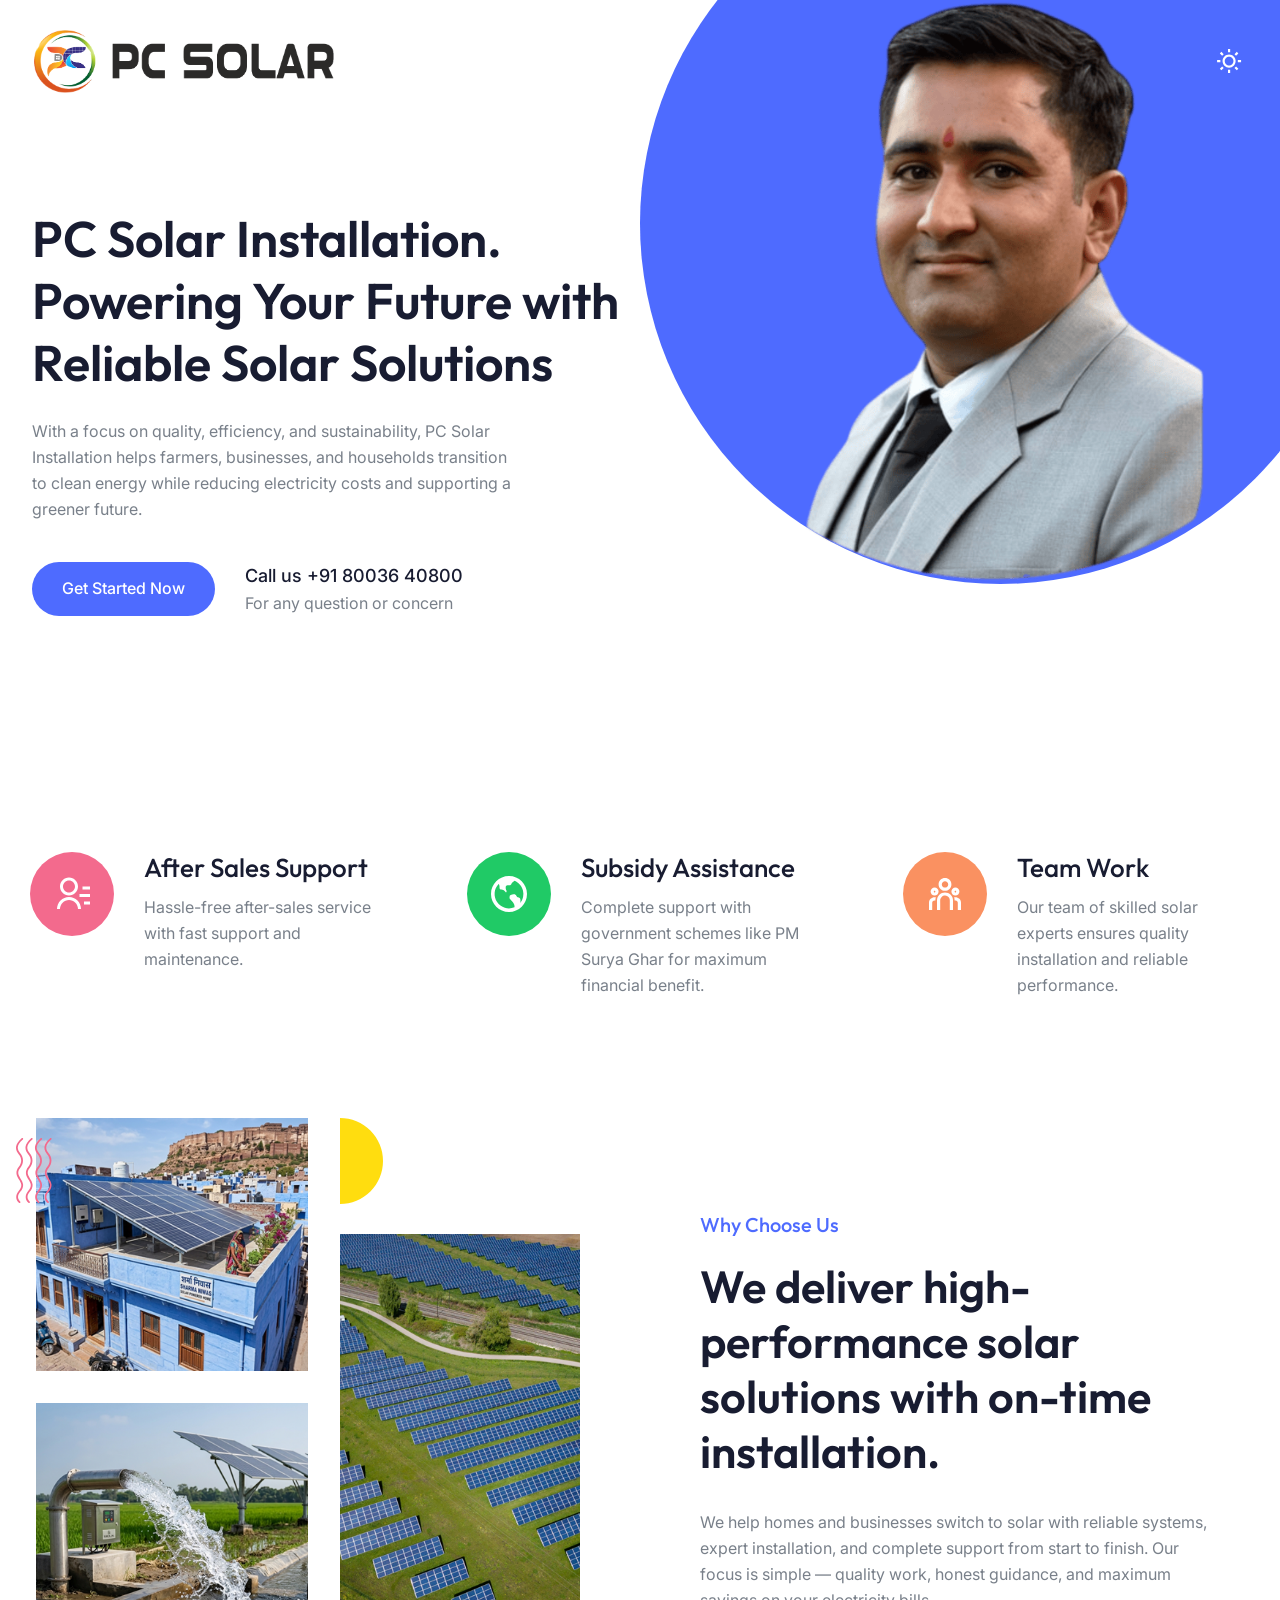
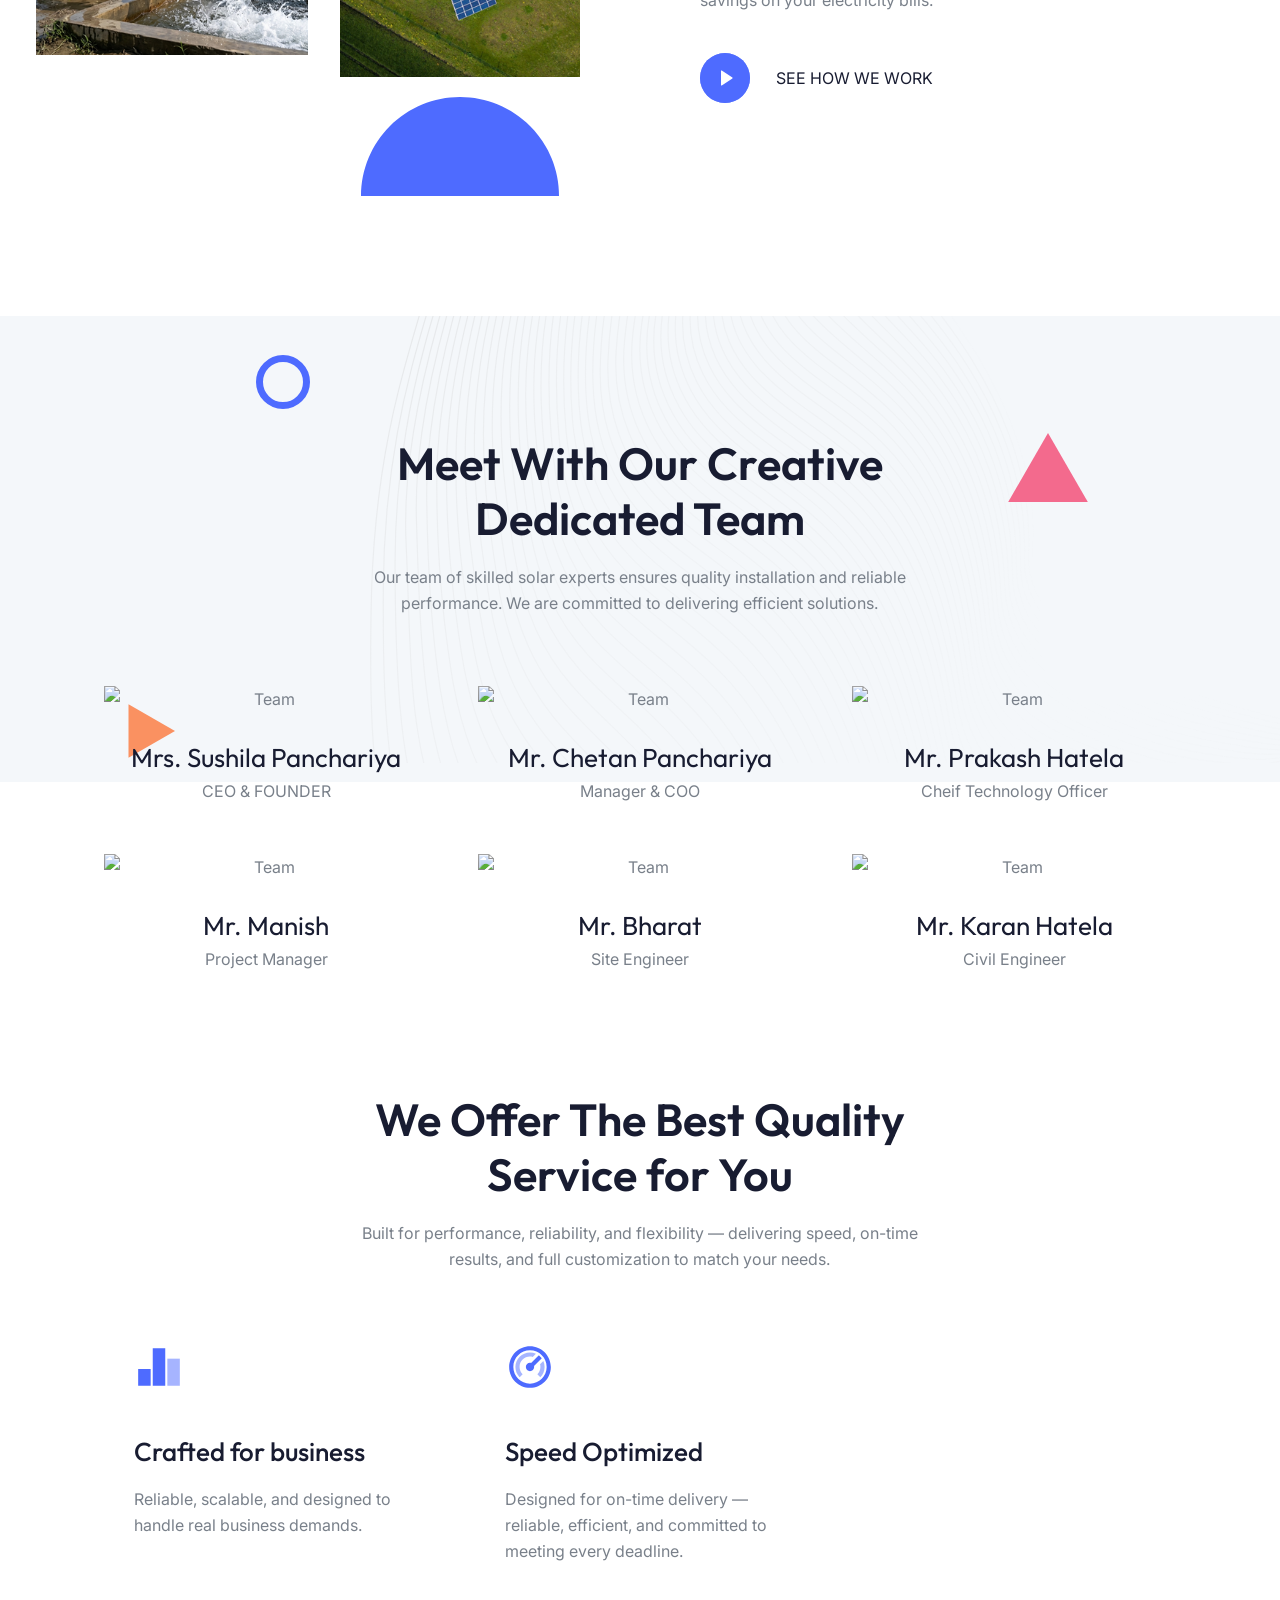
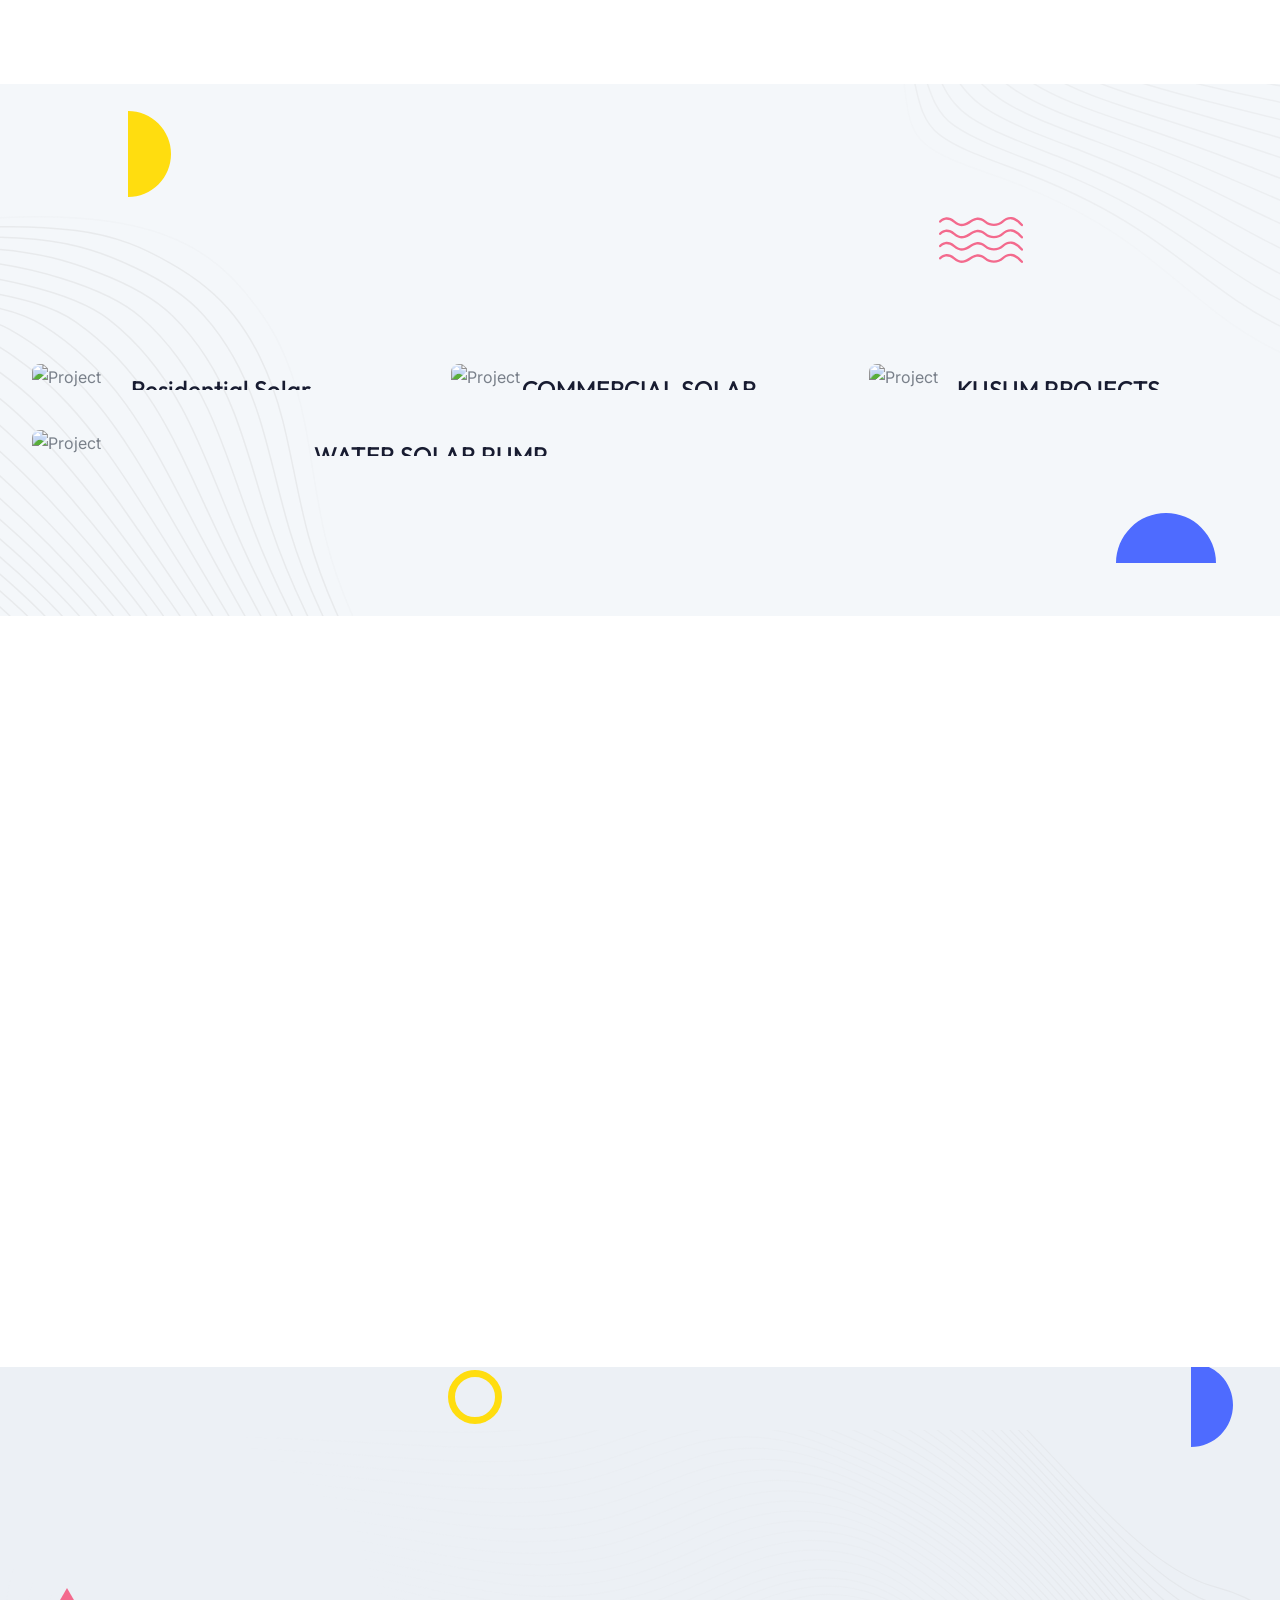
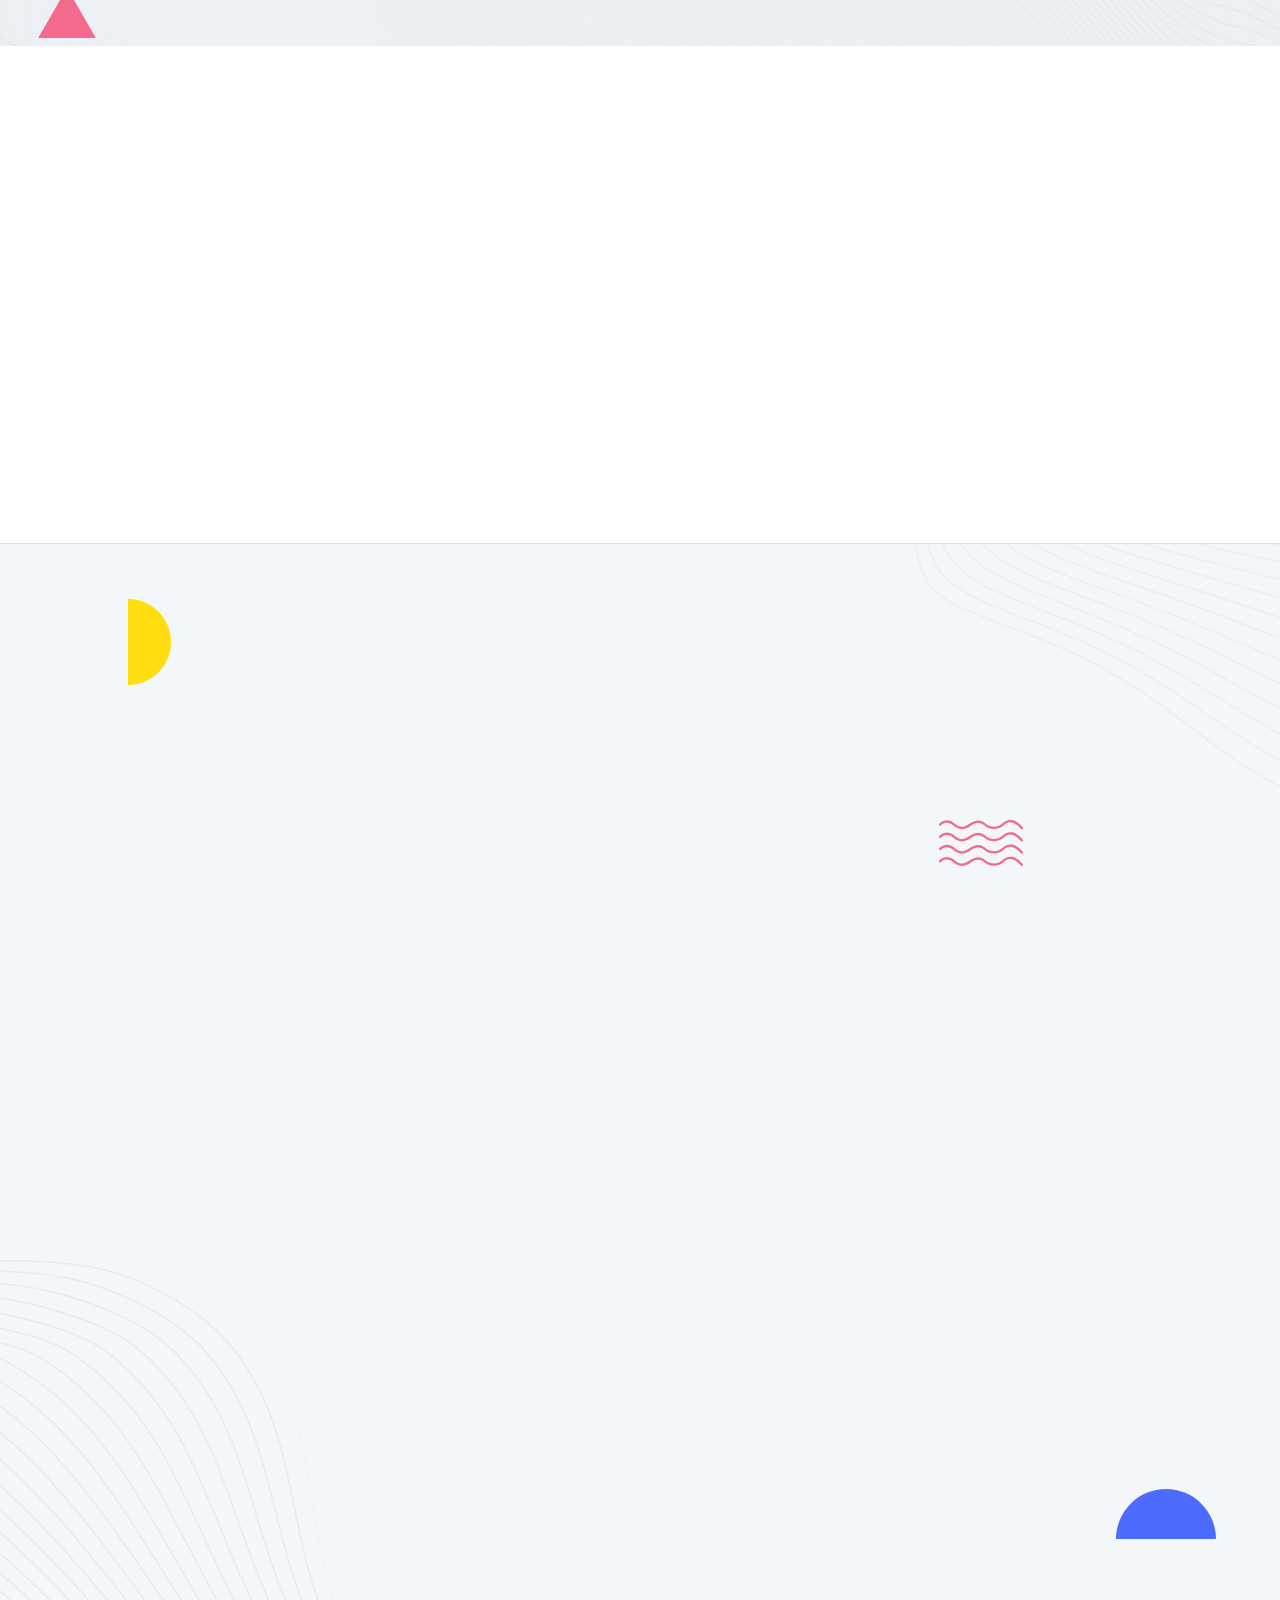
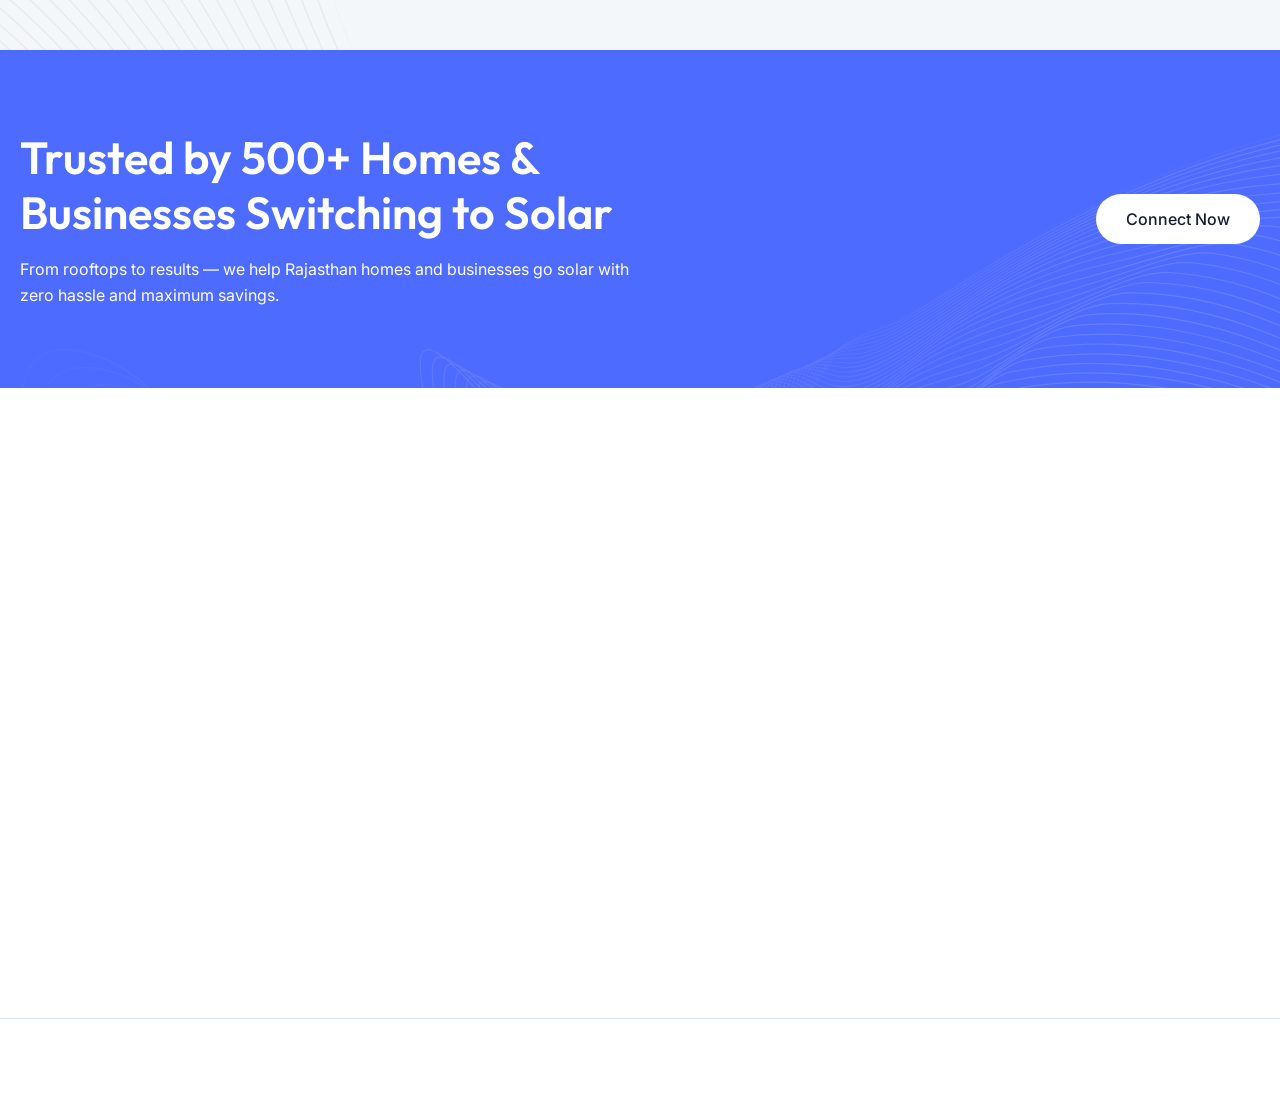
==== commit 0ea60e07: "Add files via upload" ====
--- a/index.html
+++ b/index.html
@@ -239,8 +239,8 @@
                 </div>
               </div>
 
-              <h4 class="yj go kk wm ob zb">Olivia Andrium</h4>
-              <p>Product Manager</p>
+              <h4 class="yj go kk wm ob zb">Mrs. Sushila Panchariya</h4>
+              <p>CEO & FOUNDER</p>
             </div>
 
             <!-- Team Item -->
@@ -278,8 +278,8 @@
                   </div>
                 </div>
               </div>
-<h4 class="yj go kk wm ob zb">Olivia Andrium</h4>
-              <p>Product Manager</p>
+<h4 class="yj go kk wm ob zb">Mr. Chetan Panchariya</h4>
+              <p>Manager & COO</p>
             </div>
 
             <!-- Team Item -->
@@ -317,8 +317,8 @@
                   </div>
                 </div>
               </div>
-			  <h4 class="yj go kk wm ob zb">Olivia Andrium</h4>
-              <p>Product Manager</p>
+			  <h4 class="yj go kk wm ob zb">Mr. Prakash Hatela</h4>
+              <p>Cheif Technology Officer</p>
             </div>
 
             <!-- Team Item -->
@@ -356,8 +356,8 @@
                   </div>
                 </div>
               </div>
-			  <h4 class="yj go kk wm ob zb">Olivia Andrium</h4>
-              <p>Product Manager</p>
+			  <h4 class="yj go kk wm ob zb">Mr. Manish</h4>
+              <p>Project Manager</p>
             </div>
 
             <!-- Team Item -->
@@ -395,8 +395,8 @@
                   </div>
                 </div>
               </div>
-              <h4 class="yj go kk wm ob zb">Jemse Kemorun</h4>
-              <p>Product Designer</p>
+              <h4 class="yj go kk wm ob zb">Mr. Bharat</h4>
+              <p>Site Engineer</p>
             </div>
 
             <!-- Team Item -->
@@ -435,8 +435,8 @@
                 </div>
               </div>
 
-              <h4 class="yj go kk wm ob zb">Avi Pestarica</h4>
-              <p>Web Designer</p>
+              <h4 class="yj go kk wm ob zb">Mr. Karan Hatela</h4>
+              <p>Civil Engineer</p>
             </div>
           </div>
         </div>
@@ -533,42 +533,7 @@
 
         <div class="bb ze ki xn 2xl:ud-px-0 jb" x-data="{filterTab: 1}">
           <!-- Porject Tab -->
-          <div
-            class="projects-tab _e bb tc uf wf xf cg rg hh rm vk xm si ti fc"
-          >
-            <button
-              data-filter="*"
-              @click="filterTab = 1"
-              :class="{ 'gh lk' : filterTab === 1 }"
-              class="project-tab-btn ek rg ml il vi mi"
-            >
-              All
-            </button>
-            <button
-              data-filter=".branding"
-              @click="filterTab = 2"
-              :class="{ 'gh lk' : filterTab === 2 }"
-              class="project-tab-btn ek rg ml il vi mi"
-            >
-              Branding Strategy
-            </button>
-            <button
-              data-filter=".digital"
-              @click="filterTab = 3"
-              :class="{ 'gh lk' : filterTab === 3 }"
-              class="project-tab-btn ek rg ml il vi mi"
-            >
-              Digital Experiences
-            </button>
-            <button
-              data-filter=".ecommerce"
-              @click="filterTab = 4"
-              :class="{ 'gh lk' : filterTab === 4 }"
-              class="project-tab-btn ek rg ml il vi mi"
-            >
-              Ecommerce
-            </button>
-          </div>
+          
 
           <!-- Projects item wrapper -->
           <div class="projects-wrapper tc -ud-mx-5">
@@ -581,16 +546,9 @@
                 <div 
                   class="h s r df nl kl im tc sf wf xf vd yc sg al hh/20 z-10"
                 >
-                  <h4 class="ek tj kk hc">Photo Retouching</h4>
-                  <p>Branded Ecommerce</p>
-                  <a
-                    class="c tc wf xf ie ld rg _g dh ml il ph jm km jc"
-                    href="#"
-                  >
-                    <svg class="th lm ml il" width="14" height="14" viewBox="0 0 14 14" fill="none" xmlns="http://www.w3.org/2000/svg">
-                      <path d="M10.4763 6.16664L6.00634 1.69664L7.18467 0.518311L13.6663 6.99998L7.18467 13.4816L6.00634 12.3033L10.4763 7.83331H0.333008V6.16664H10.4763Z" />
-                    </svg>
-                  </a>
+                  <h4 class="ek tj kk hc">Residential Solar</h4>
+                  <p>with PM SURYGHAR</p>
+                 
                 </div>
               </div>
             </div>
@@ -603,16 +561,9 @@
                 <div
                   class="h s r df nl kl im tc sf wf xf vd yc sg al hh/20 z-10"
                 >
-                  <h4 class="ek tj kk hc">Photo Retouching</h4>
-                  <p>Branded Ecommerce</p>
-                  <a
-                    class="c tc wf xf ie ld rg _g dh ml il ph jm km jc"
-                    href="#"
-                  >
-                    <svg class="th lm ml il" width="14" height="14" viewBox="0 0 14 14" fill="none" xmlns="http://www.w3.org/2000/svg">
-                      <path d="M10.4763 6.16664L6.00634 1.69664L7.18467 0.518311L13.6663 6.99998L7.18467 13.4816L6.00634 12.3033L10.4763 7.83331H0.333008V6.16664H10.4763Z" />
-                    </svg>
-                  </a>
+                  <h4 class="ek tj kk hc">COMMERCIAL SOLAR</h4>
+                  <p>for industries</p>
+                
                 </div>
               </div>
             </div>
@@ -625,16 +576,9 @@
                 <div
                   class="h s r df nl kl im tc sf wf xf vd yc sg al hh/20 z-10"
                 >
-                  <h4 class="ek tj kk hc">Photo Retouching</h4>
-                  <p>Branded Ecommerce</p>
-                  <a
-                    class="c tc wf xf ie ld rg _g dh ml il ph jm km jc"
-                    href="#"
-                  >
-                    <svg class="th lm ml il" width="14" height="14" viewBox="0 0 14 14" fill="none" xmlns="http://www.w3.org/2000/svg">
-                      <path d="M10.4763 6.16664L6.00634 1.69664L7.18467 0.518311L13.6663 6.99998L7.18467 13.4816L6.00634 12.3033L10.4763 7.83331H0.333008V6.16664H10.4763Z" />
-                    </svg>
-                  </a>
+                  <h4 class="ek tj kk hc">KUSUM PROJECTS</h4>
+                  <p>For FARMER</p>
+                
                 </div>
               </div>
             </div>
@@ -647,16 +591,9 @@
                 <div
                   class="h s r df nl kl im tc sf wf xf vd yc sg al hh/20 z-10"
                 >
-                  <h4 class="ek tj kk hc">Photo Retouching</h4>
-                  <p>Branded Ecommerce</p>
-                  <a
-                    class="c tc wf xf ie ld rg _g dh ml il ph jm km jc"
-                    href="#"
-                  >
-                    <svg class="th lm ml il" width="14" height="14" viewBox="0 0 14 14" fill="none" xmlns="http://www.w3.org/2000/svg">
-                      <path d="M10.4763 6.16664L6.00634 1.69664L7.18467 0.518311L13.6663 6.99998L7.18467 13.4816L6.00634 12.3033L10.4763 7.83331H0.333008V6.16664H10.4763Z" />
-                    </svg>
-                  </a>
+                  <h4 class="ek tj kk hc">WATER SOLAR PUMP</h4>
+                  <p>For FARMER</p>
+                 
                 </div>
               </div>
             </div>
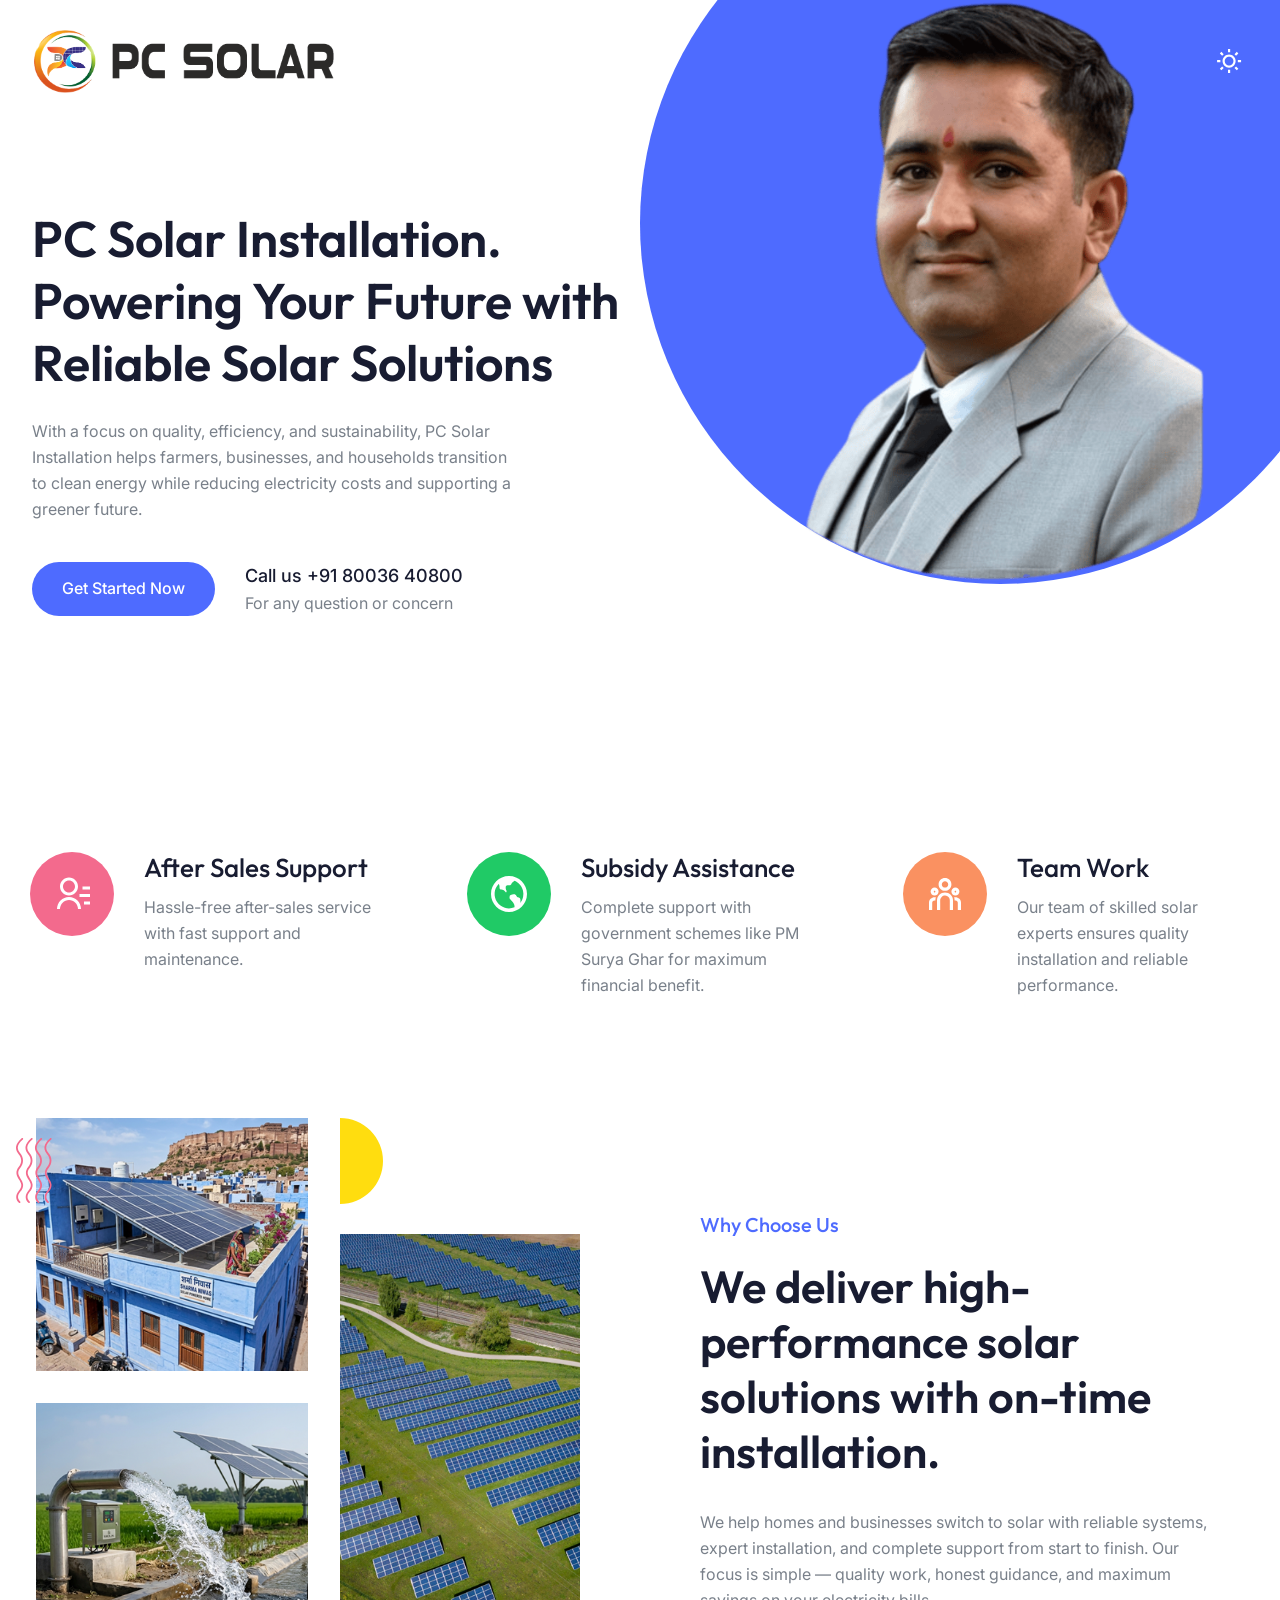
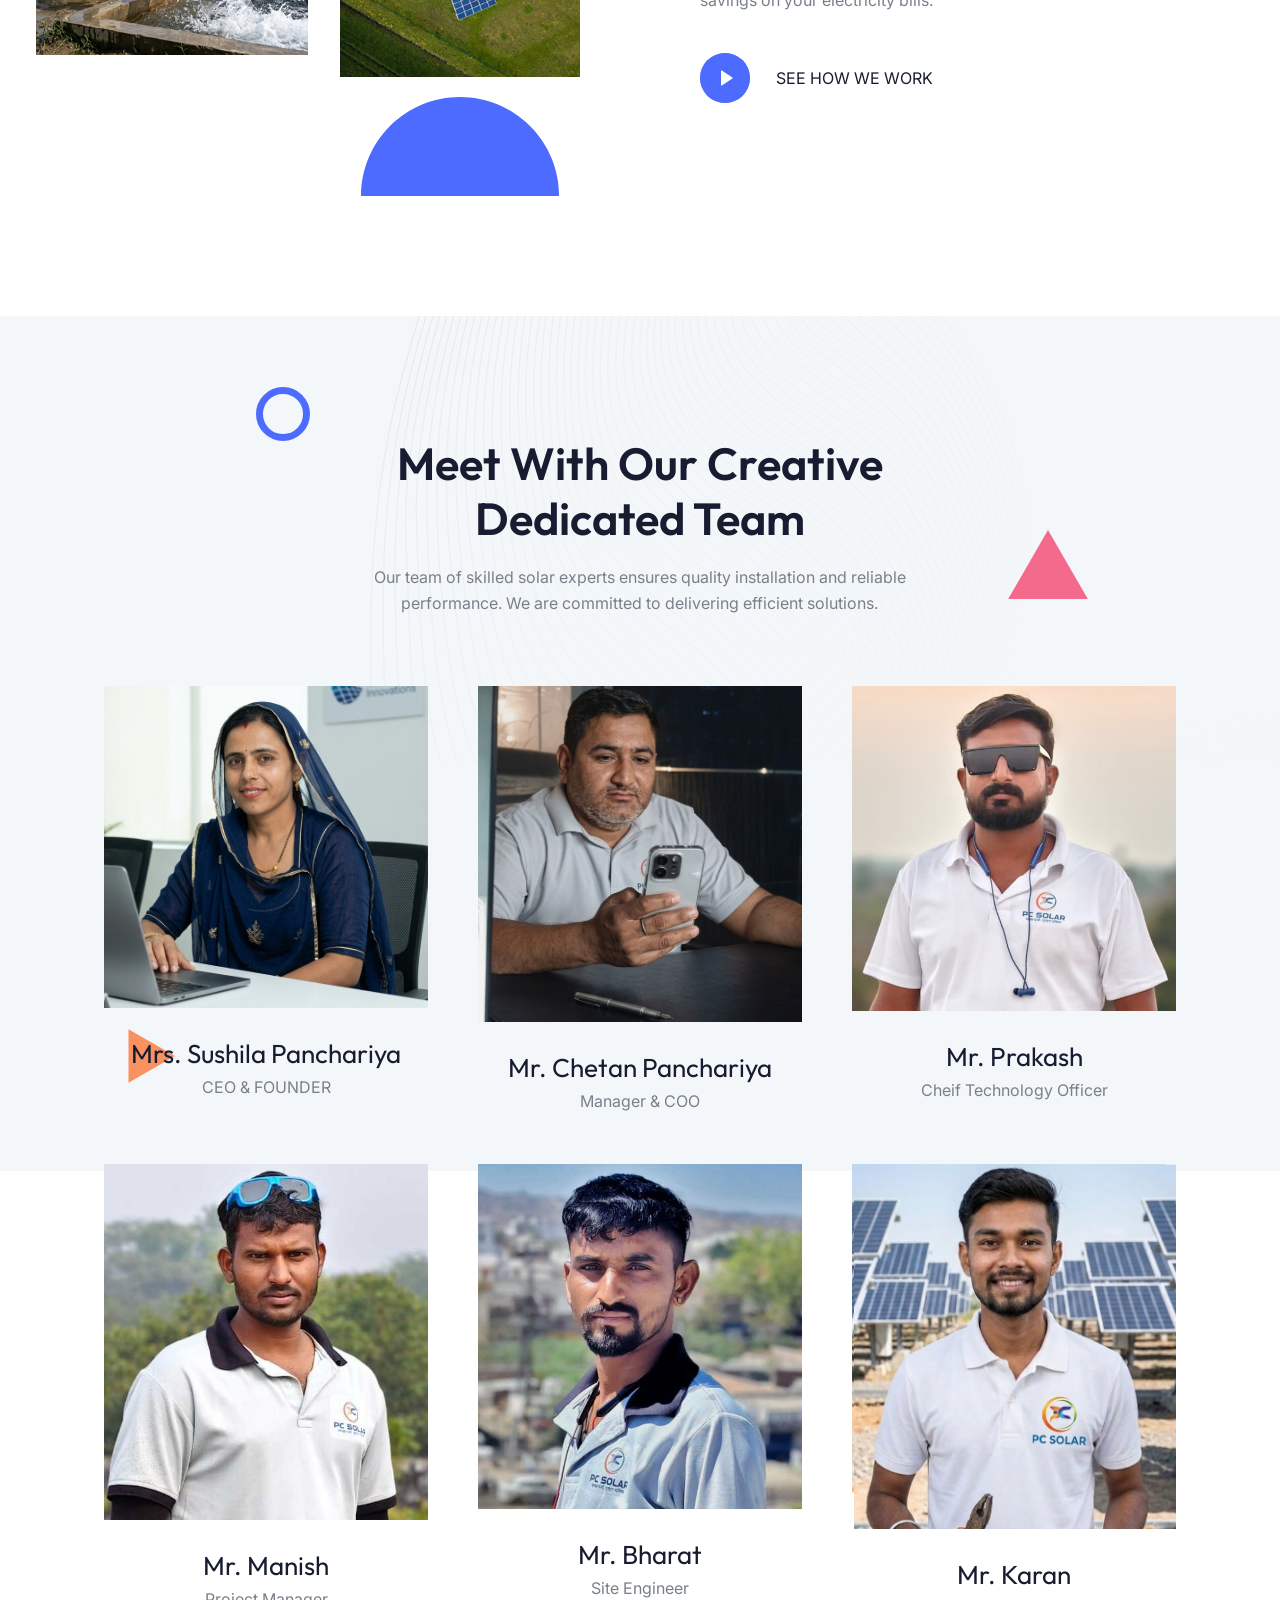
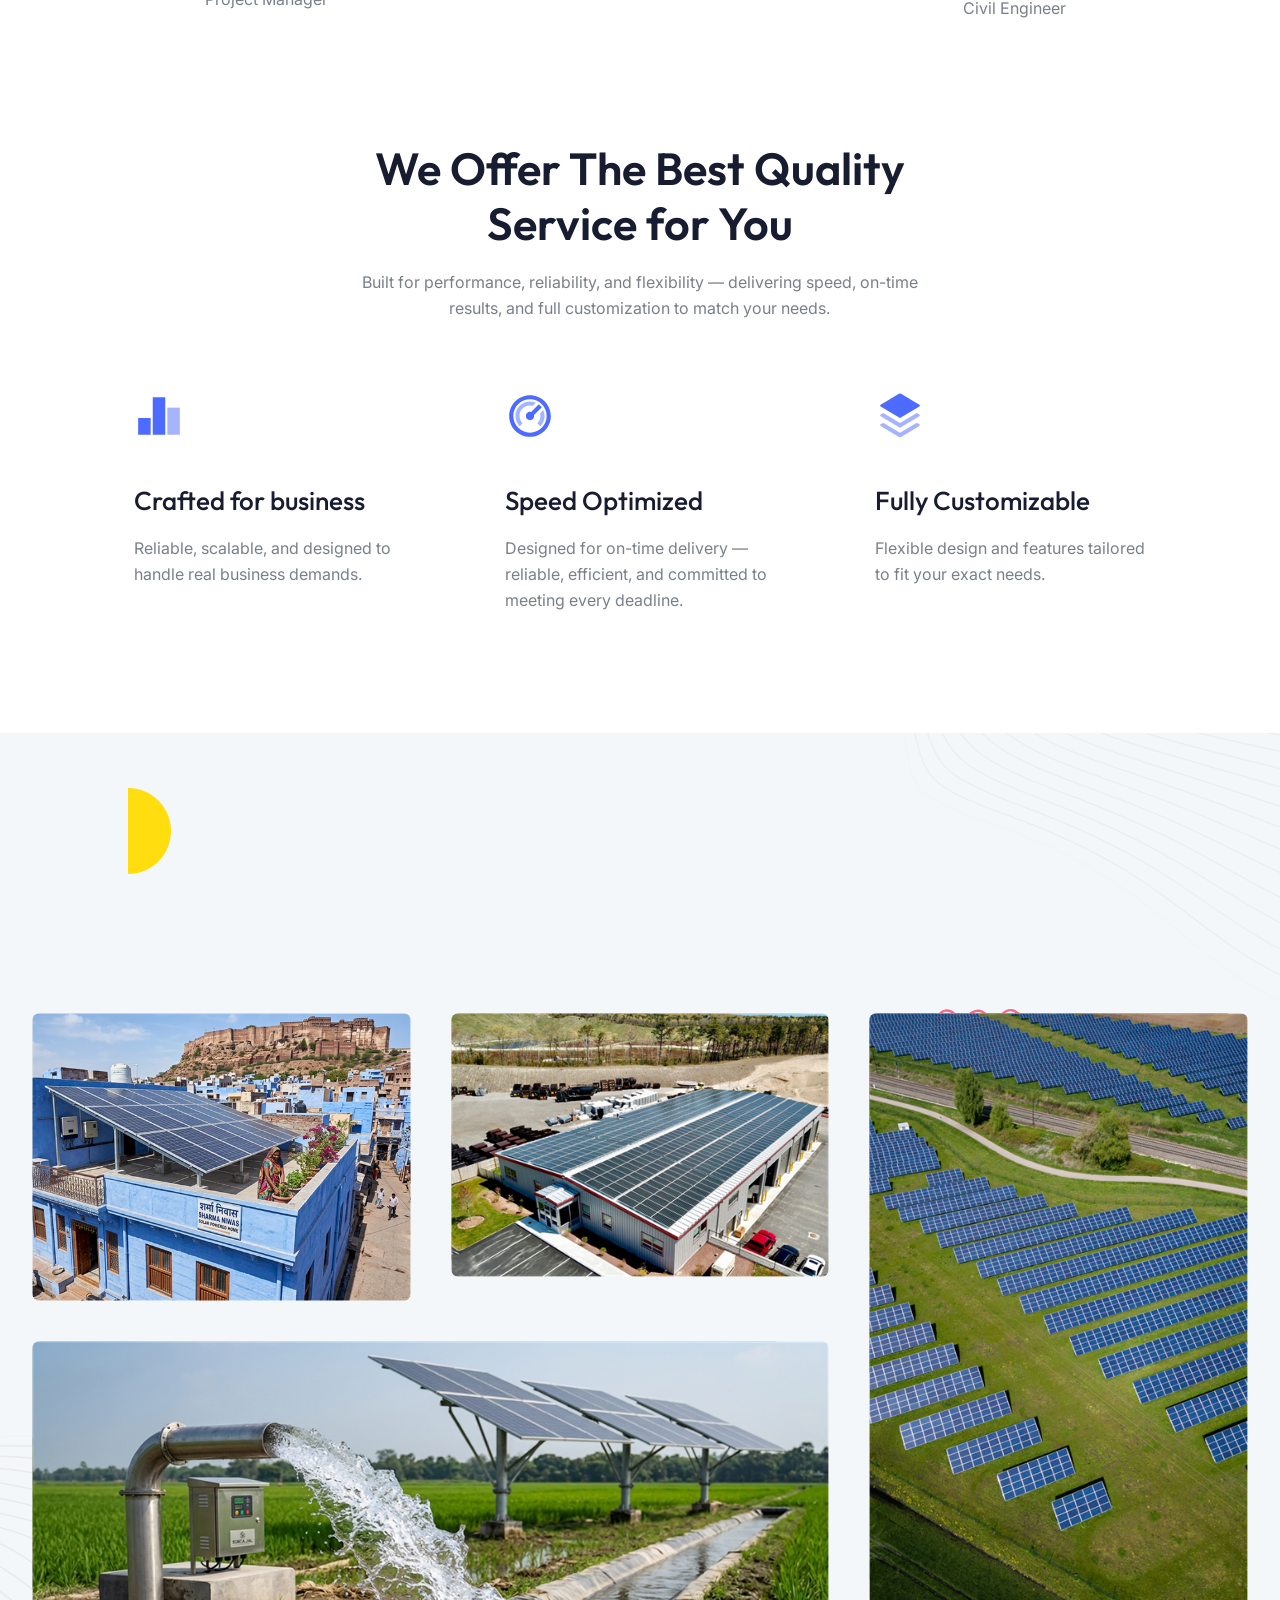
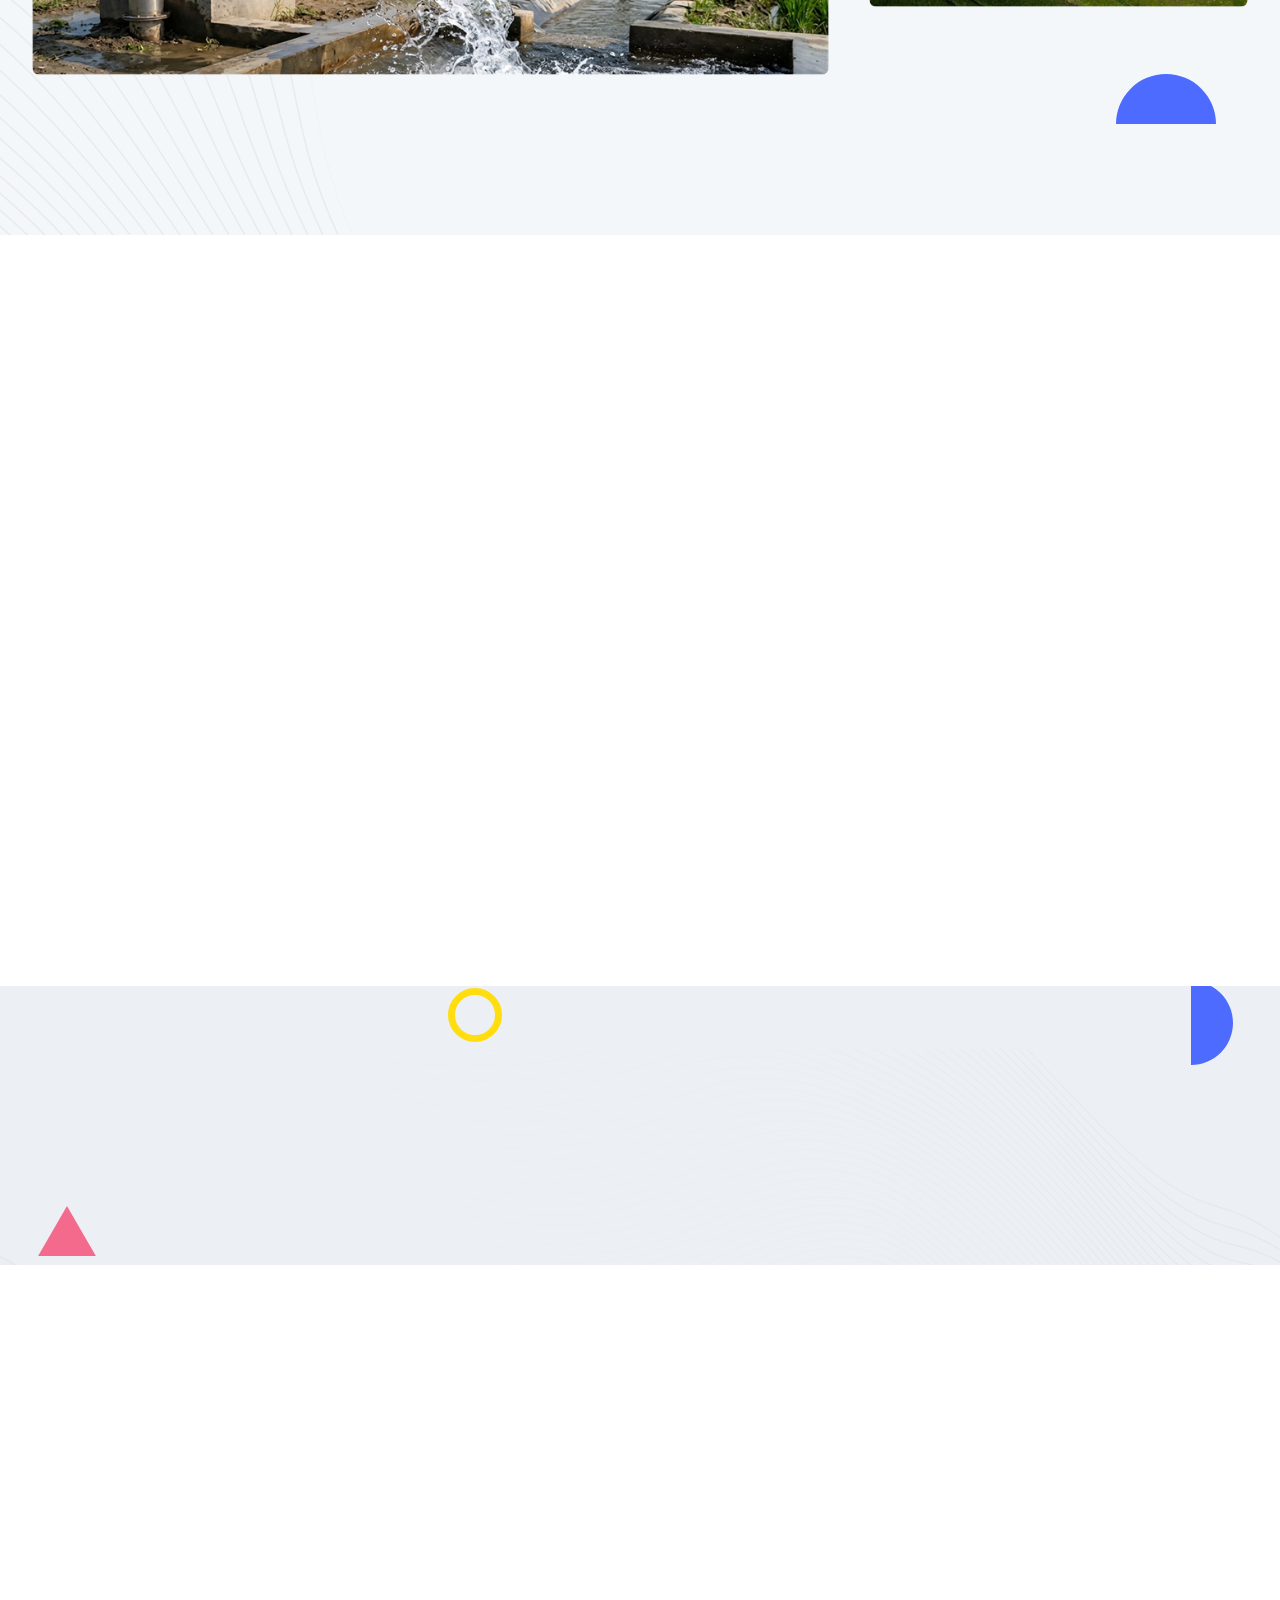
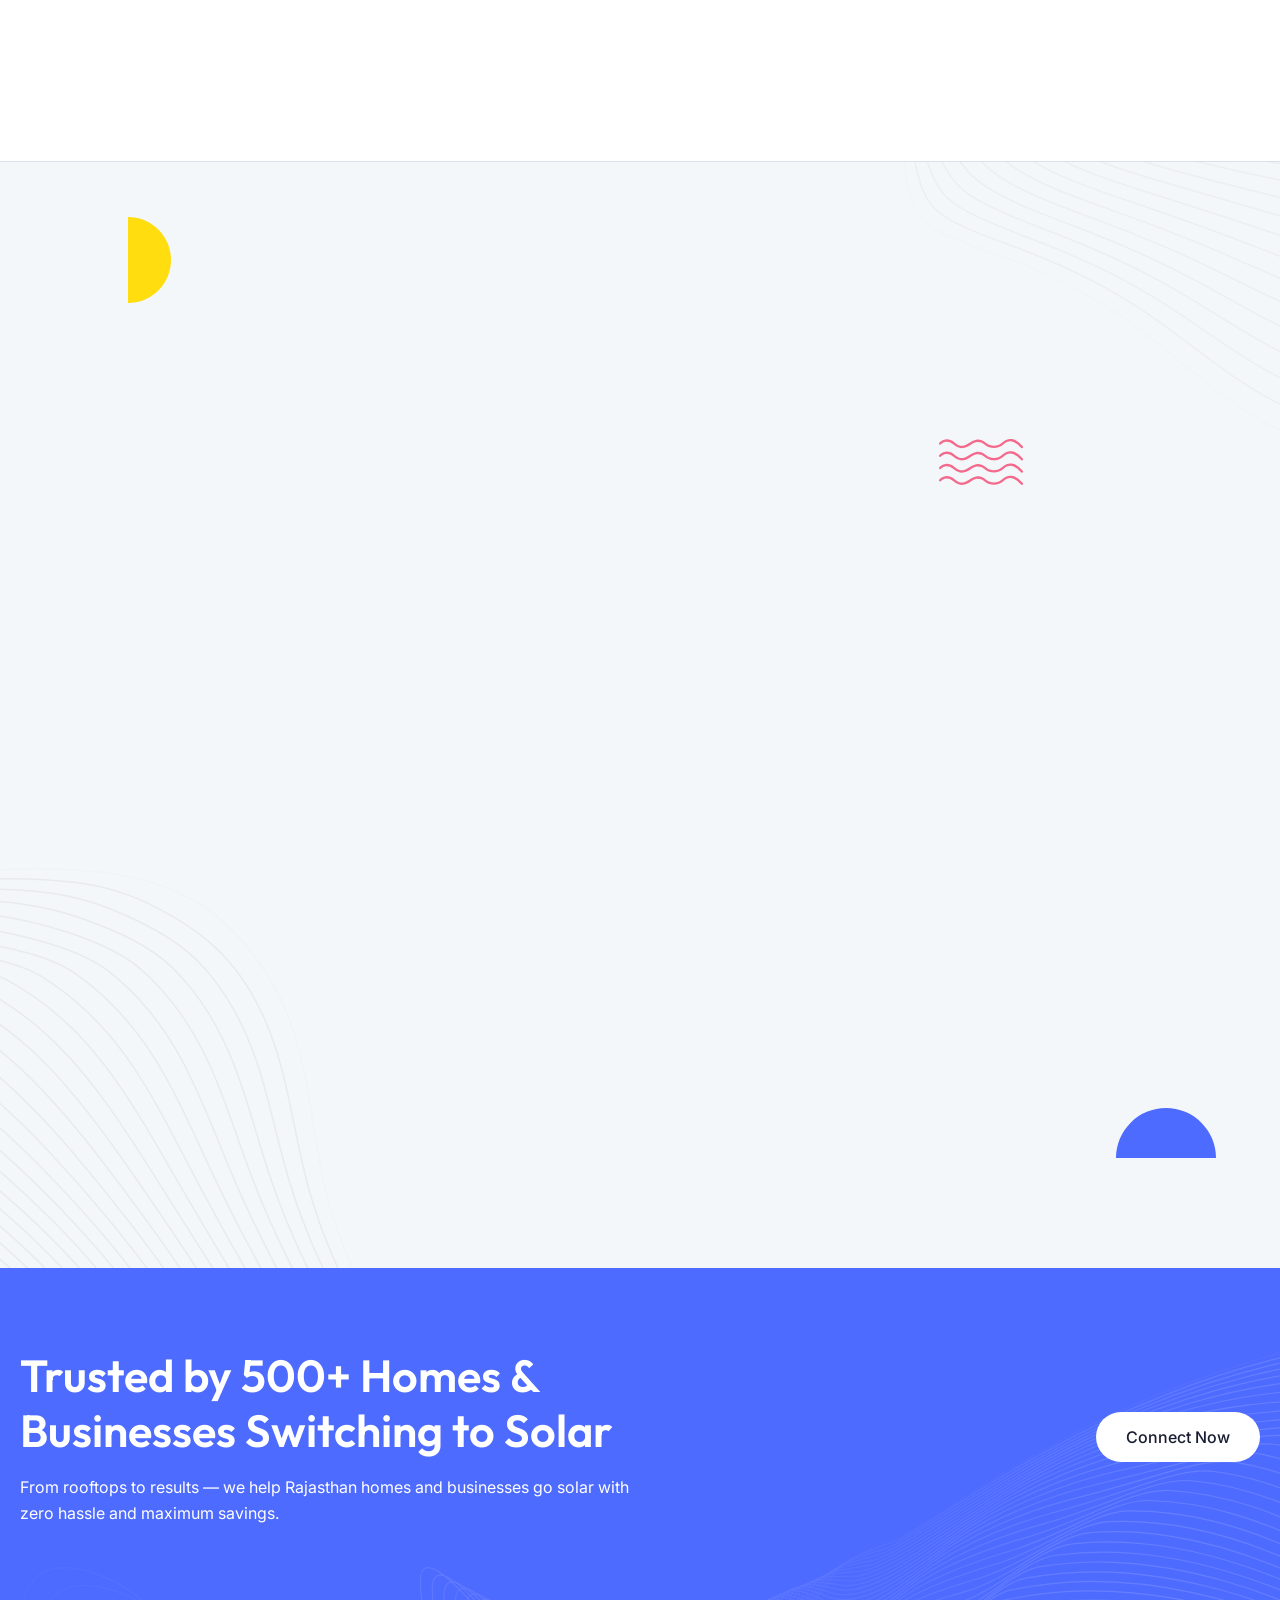
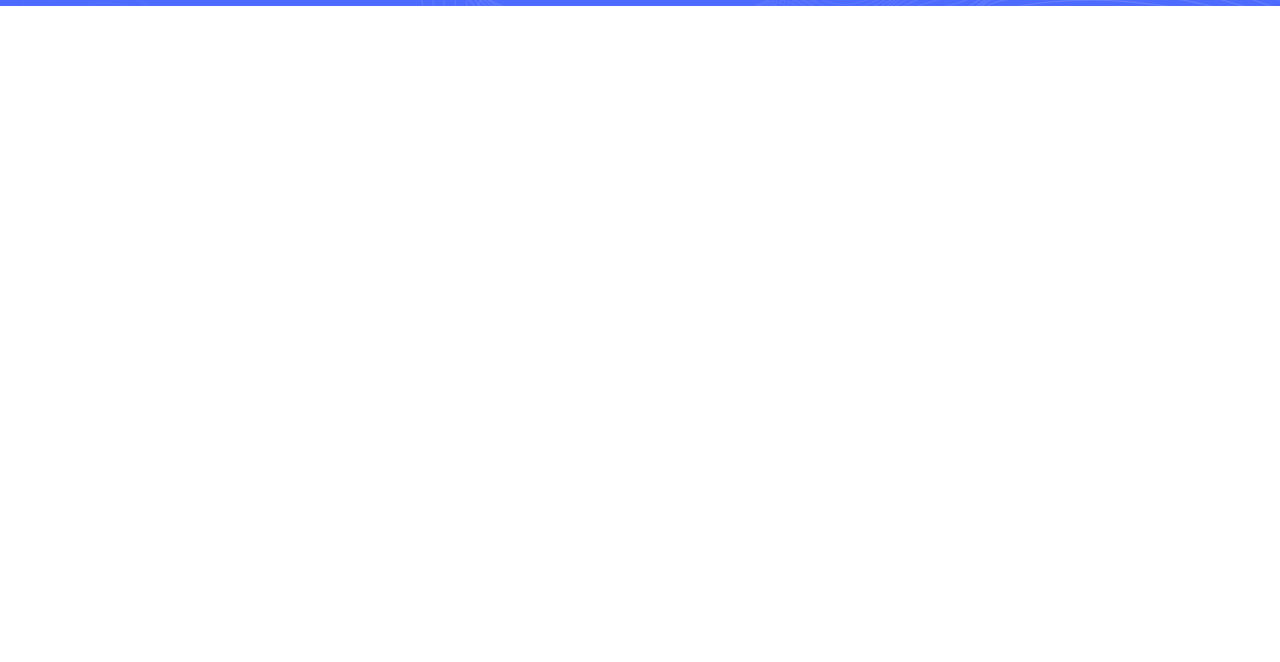
==== commit abec6942: "Add files via upload" ====
--- a/index.html
+++ b/index.html
@@ -285,7 +285,7 @@
             <!-- Team Item -->
             <div class="animate_top rj">
               <div class="c i pg z-1">
-                <img class="vd" src="images/team-02.png" alt="Team" />
+                <img class="vd" src="images/team-03.jpeg" alt="Team" />
 
                 <div class="ef im nl il">
                   <span class="h -ud-left-5 -ud-bottom-21 rc de gd gh if wa"></span>
@@ -317,14 +317,14 @@
                   </div>
                 </div>
               </div>
-			  <h4 class="yj go kk wm ob zb">Mr. Prakash Hatela</h4>
+			  <h4 class="yj go kk wm ob zb">Mr. Prakash</h4>
               <p>Cheif Technology Officer</p>
             </div>
 
             <!-- Team Item -->
             <div class="animate_top rj">
               <div class="c i pg z-1">
-                <img class="vd" src="images/team-02.png" alt="Team" />
+                <img class="vd" src="images/team-04.jpeg" alt="Team" />
 
                 <div class="ef im nl il">
                   <span class="h -ud-left-5 -ud-bottom-21 rc de gd gh if wa"></span>
@@ -363,7 +363,7 @@
             <!-- Team Item -->
             <div class="animate_top rj">
               <div class="c i pg z-1">
-                <img class="vd" src="images/team-02.png" alt="Team" />
+                <img class="vd" src="images/team-05.jpeg" alt="Team" />
 
                 <div class="ef im nl il">
                   <span class="h -ud-left-5 -ud-bottom-21 rc de gd gh if wa"></span>
@@ -402,7 +402,7 @@
             <!-- Team Item -->
             <div class="animate_top rj">
               <div class="c i pg z-1">
-                <img class="vd" src="images/team-03.png" alt="Team" />
+                <img class="vd" src="images/team-06.png" alt="Team" />
 
                 <div class="ef im nl il">
                   <span class="h -ud-left-5 -ud-bottom-21 rc de gd gh if wa"></span>
@@ -435,7 +435,7 @@
                 </div>
               </div>
 
-              <h4 class="yj go kk wm ob zb">Mr. Karan Hatela</h4>
+              <h4 class="yj go kk wm ob zb">Mr. Karan</h4>
               <p>Civil Engineer</p>
             </div>
           </div>
@@ -796,8 +796,8 @@
               <img class="xc sk ml il zl nm" src="images/tata-wht.png" alt="Clients" />
             </a>
             <a href="#" class="rc animate_top">
-              <img class="tk ml il zl om" src="images/brand-light-04.svg" alt="Clients" />
-              <img class="xc sk ml il zl nm" src="images/brand-dark-04.svg" alt="Clients" />
+              <img class="tk ml il zl om" src="images/brand-light-04.png" alt="Clients" />
+              <img class="xc sk ml il zl nm" src="images/brand-dark-04.png" alt="Clients" />
             </a>
             <a href="#" class="rc animate_top">
               <img class="tk ml il zl om" src="images/navi-blu-png.png" alt="Clients" />
@@ -933,70 +933,88 @@
             </div>
 
             <div class="animate_top w-full nn/5 vo/3 vk sg hh sm yh tq">
-              <form action="https://formbold.com/s/unique_form_id" method="POST">
-                <div class="tc sf yo ap zf ep qb">
-                  <div class="vd to/2">
-                    <label class="rc ac" for="fullname">Full name</label>
-                    <input
-                      type="text"
-                      name="fullname"
-                      id="fullname"
-                      placeholder="Devid Wonder"
-                      class="vd ph sg zk xm _g ch pm hm dm dn em pl/50 xi mi"
-                    />
-                  </div>
-
-                  <div class="vd to/2">
-                    <label class="rc ac" for="email">Email address</label>
-                    <input
-                      type="email"
-                      name="email"
-                      id="email"
-                      placeholder="example@gmail.com"
-                      class="vd ph sg zk xm _g ch pm hm dm dn em pl/50 xi mi"
-                    />
-                  </div>
-                </div>
-
-                <div class="tc sf yo ap zf ep qb">
-                  <div class="vd to/2">
-                    <label class="rc ac" for="phone">Phone number</label>
-                    <input
-                      type="text"
-                      name="phone"
-                      id="phone"
-                      placeholder="+009 3342 3432"
-                      class="vd ph sg zk xm _g ch pm hm dm dn em pl/50 xi mi"
-                    />
-                  </div>
-
-                  <div class="vd to/2">
-                    <label class="rc ac" for="subject">Subject</label>
-                    <input
-                      type="text"
-                      for="subject"
-                      id="subject"
-                      placeholder="Type your subject"
-                      class="vd ph sg zk xm _g ch pm hm dm dn em pl/50 xi mi"
-                    />
-                  </div>
-                </div>
-
-                <div class="fb">
-                  <label class="rc ac" for="message">Message</label>
-                  <textarea
-                    placeholder="Message"
-                    rows="4"
-                    name="message"
-                    id="message"
-                    class="vd ph sg zk xm _g ch pm hm dm dn em pl/50 ci"
-                  ></textarea>
-                </div>
-
-                <div class="tc xf">
-                  <button class="vc rg lk gh ml il hi gi _l">Send Message</button>
-                </div>
-              </form>
+              <form action="https://formspree.io/f/xdapqpbl" method="POST">
+  
+  <div class="tc sf yo ap zf ep qb">
+    
+    <!-- Name -->
+    <div class="vd to/2">
+      <label class="rc ac" for="name">Name</label>
+      <input
+        type="text"
+        name="name"
+        id="name"
+        placeholder="Enter your name"
+        required
+        class="vd ph sg zk xm _g ch pm hm dm dn em pl/50 xi mi"
+      />
+    </div>
+
+    <!-- Solar KW -->
+    <div class="vd to/2">
+      <label class="rc ac" for="solar_kw">Solar KW</label>
+      <input
+        type="text"
+        name="solar_kw"
+        id="solar_kw"
+        placeholder="e.g. 3KW"
+        required
+        class="vd ph sg zk xm _g ch pm hm dm dn em pl/50 xi mi"
+      />
+    </div>
+
+  </div>
+
+  <div class="tc sf yo ap zf ep qb">
+
+    <!-- Mobile Number -->
+    <div class="vd to/2">
+      <label class="rc ac" for="mobile">Mobile Number</label>
+      <input
+        type="tel"
+        name="mobile"
+        id="mobile"
+        placeholder="+91 9876543210"
+        required
+        class="vd ph sg zk xm _g ch pm hm dm dn em pl/50 xi mi"
+      />
+    </div>
+
+    <!-- Area / Location -->
+    <div class="vd to/2">
+      <label class="rc ac" for="location">Area / Location</label>
+      <input
+        type="text"
+        name="location"
+        id="location"
+        placeholder="Your area or city"
+        required
+        class="vd ph sg zk xm _g ch pm hm dm dn em pl/50 xi mi"
+      />
+    </div>
+
+  </div>
+
+  <!-- Message -->
+  <div class="fb">
+    <label class="rc ac" for="message">Message</label>
+    <textarea
+      placeholder="Type your message"
+      rows="4"
+      name="message"
+      id="message"
+      class="vd ph sg zk xm _g ch pm hm dm dn em pl/50 ci"
+    ></textarea>
+  </div>
+
+  <!-- Button -->
+  <div class="tc xf">
+    <button type="submit" class="vc rg lk gh ml il hi gi _l">
+      Send Message
+    </button>
+  </div>
+
+</form>
             </div>
           </div>
         </div>
@@ -1116,21 +1134,7 @@
         </div>
 
         <div class="vd ro tc sf rn un gg vn">
-          <div class="animate_top">
-            <h4 class="kk wm tj ec">Quick Links</h4>
-
-            <ul>
-              <li><a href="#" class="sc xl vb">Home</a></li>
-              <li><a href="#" class="sc xl vb">Product</a></li>
-              <li>
-                <a href="#" class="sc xl vb">
-                  Team 
-                  <span class="sc ek uj lk nh rg zi _i nc">Hiring</span>
-                </a>
-              </li>
-              <li><a href="#" class="sc xl vb">Testimonials</a></li>
-            </ul>
-          </div>
+          
 
           <div class="animate_top">
             <h4 class="kk wm tj ec">Our focus</h4>
@@ -1160,14 +1164,14 @@
 
   <div style="width: 100%; height: 300px; overflow: hidden; border-radius: 10px;">
     <iframe
-      src="https://www.google.com/maps?q=26.3238461,73.0839742&z=17&output=embed"
-      width="100%"
-      height="100%"
-      style="border:0;"
-      loading="lazy"
-      allowfullscreen>
-    </iframe>
-	<a href="https://www.google.com/maps/dir/?api=1&destination=PC+SOLAR+Jodhpur&destination_place_id=&destination=26.3238461,73.0839742" target="_blank">
+  src="https://www.google.com/maps?q=PC+SOLAR+Jodhpur&output=embed"
+  width="100%"
+  height="450"
+  style="border:0;"
+  allowfullscreen=""
+  loading="lazy">
+</iframe>
+	<a href="https://maps.app.goo.gl/ZJHb84MZQq4hfvNR6" target="_blank">
   <button style="margin-top:10px; padding:8px 16px; cursor:pointer;">
     Get Directions
   </button>
@@ -1175,7 +1179,7 @@
   </div>
 
   <p style="margin-top:10px;">
-    83FM+GPG, Gayatri Nagar, Rawat Nagar,<br>
+    83FM+GPG, PC SOLAR,Gayatri Nagar,<br>
     Jodhpur, Rajasthan 342304
   </p>
 </div>
@@ -1196,16 +1200,7 @@
     <!-- Footer Top -->
 
     <!-- Footer Bottom -->
-    <div class="bh ch pm tc uf sf yo wf xf ap cg fp bj">
-      <div class="animate_top">
-        <ul class="tc wf gg">
-          <li><a href="#" class="xl">English</a></li>
-          <li><a href="#" class="xl">Privacy Policy</a></li>
-          <li><a href="#" class="xl">Support</a></li>
-        </ul>
-      </div>
-
-      <div class="animate_top">
+        <div class="animate_top">
         <p>&copy; 2025 Base. Made By Ram Tech Solutions</p>
       </div>
     </div>
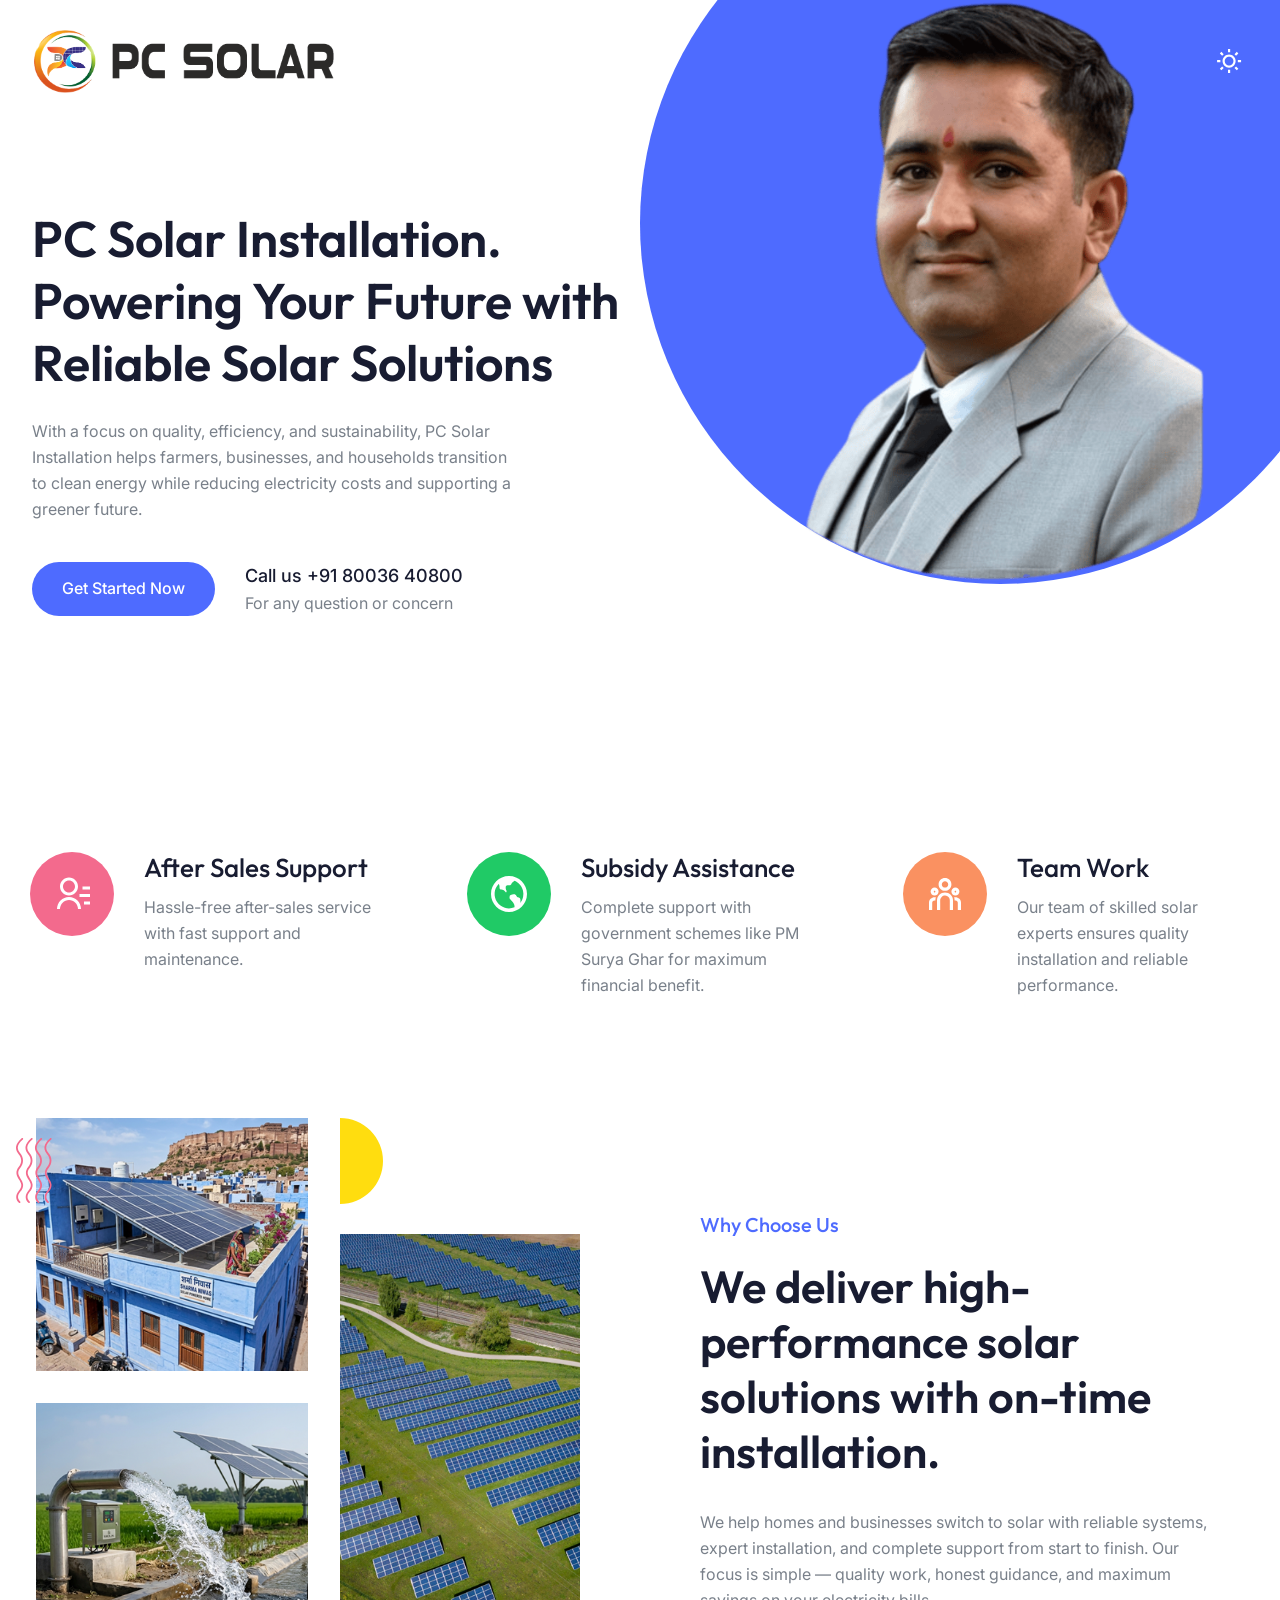
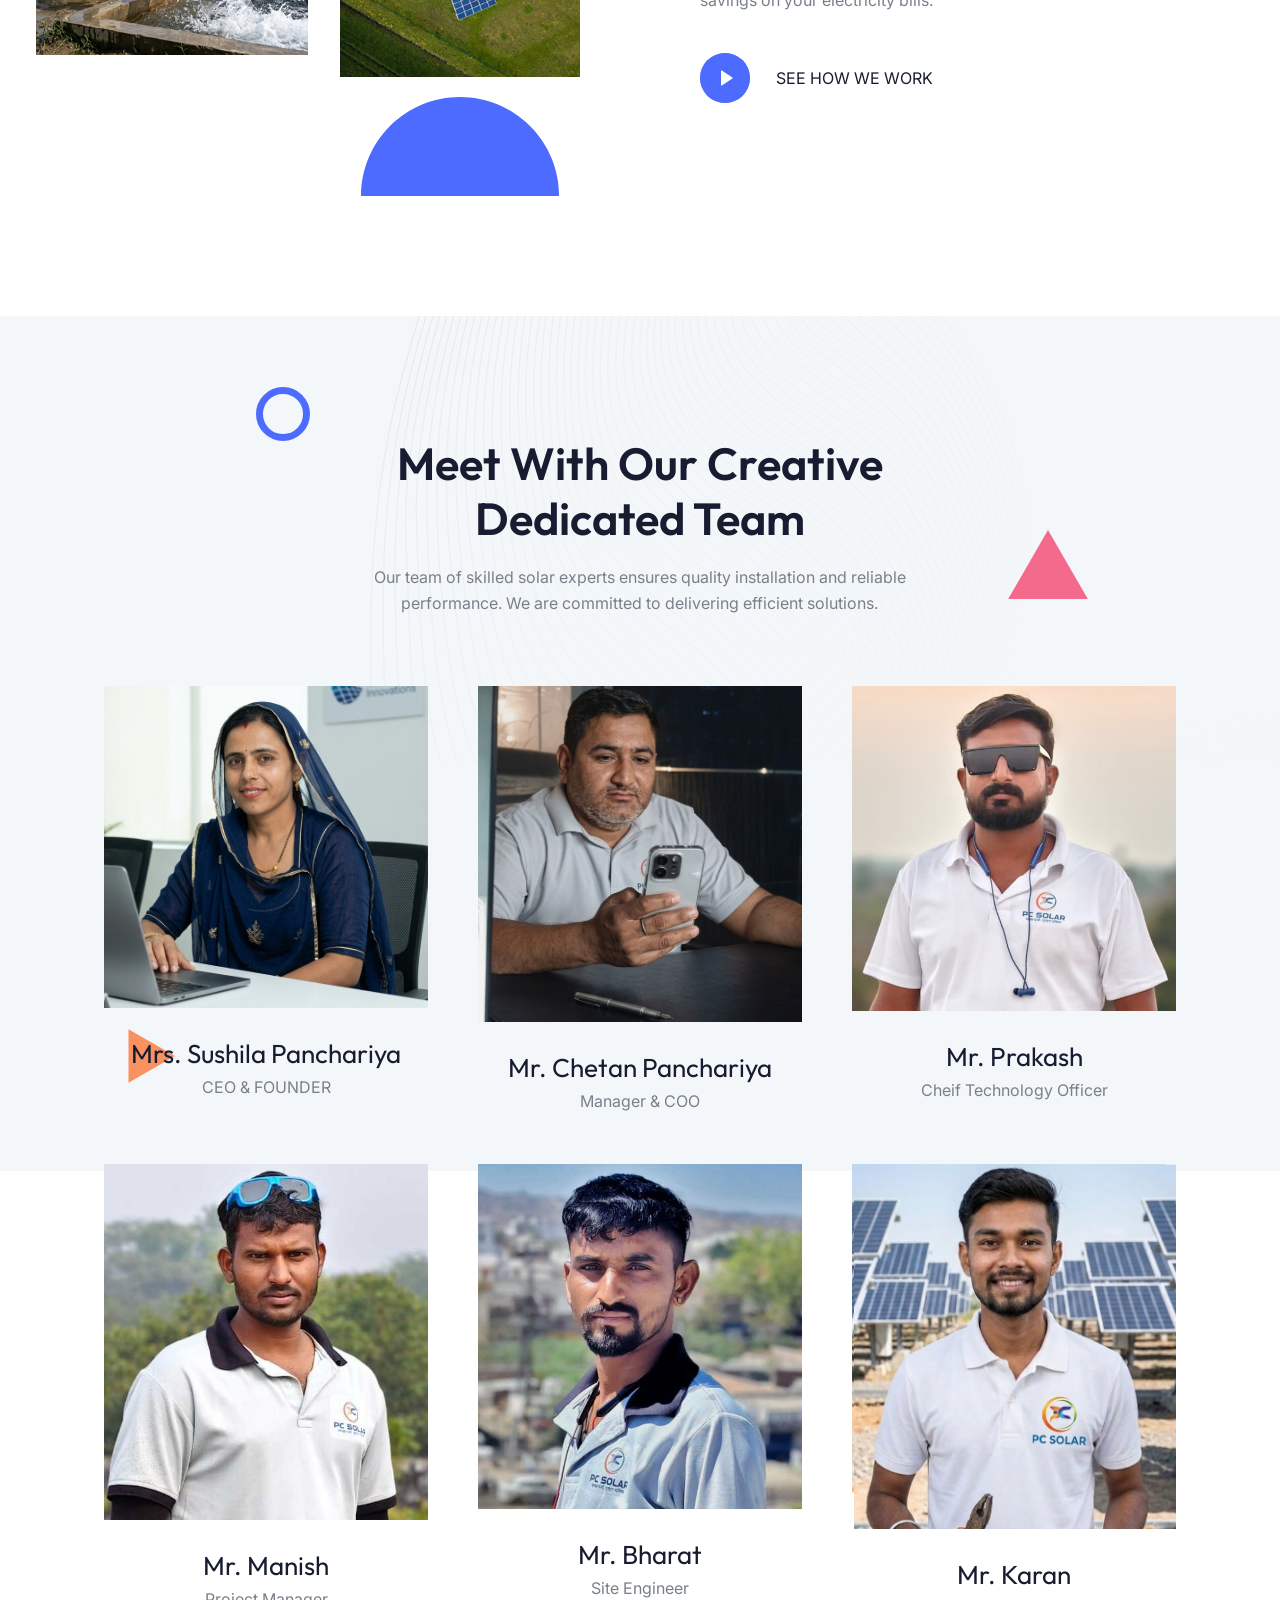
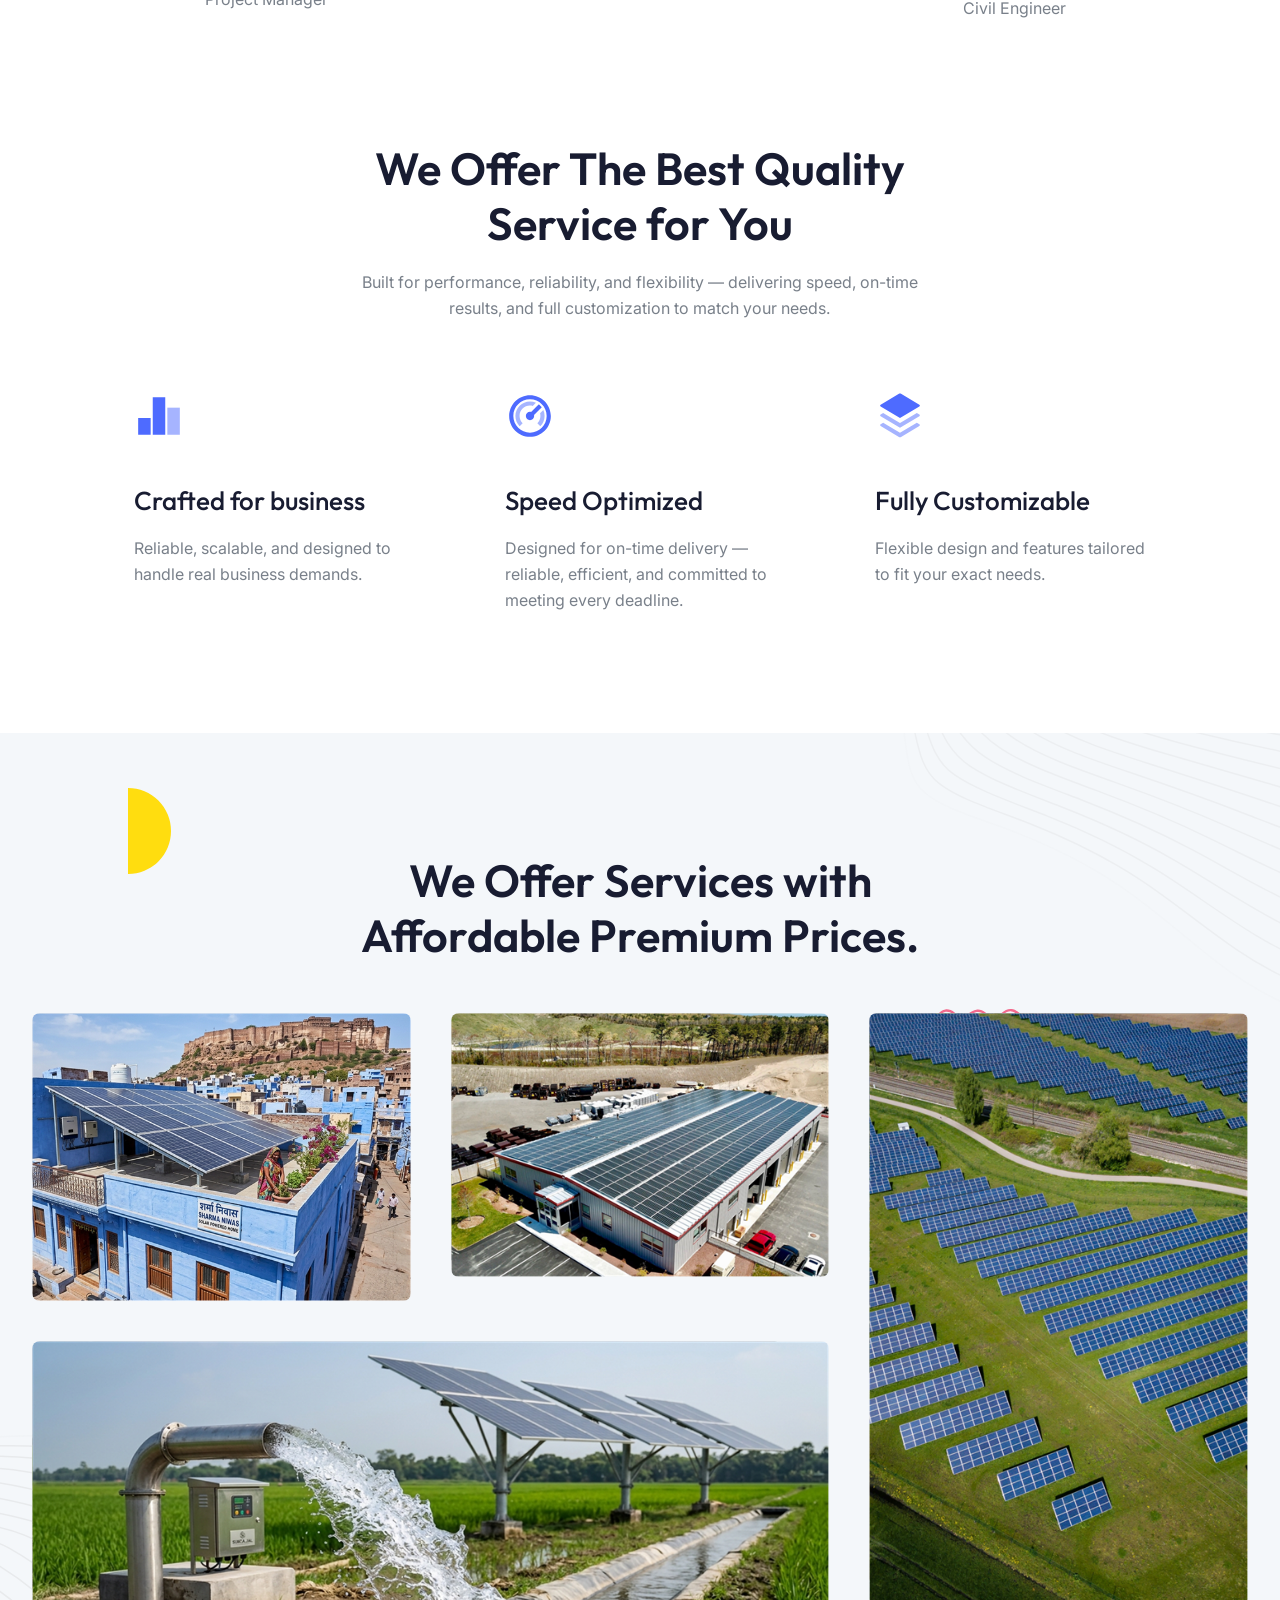
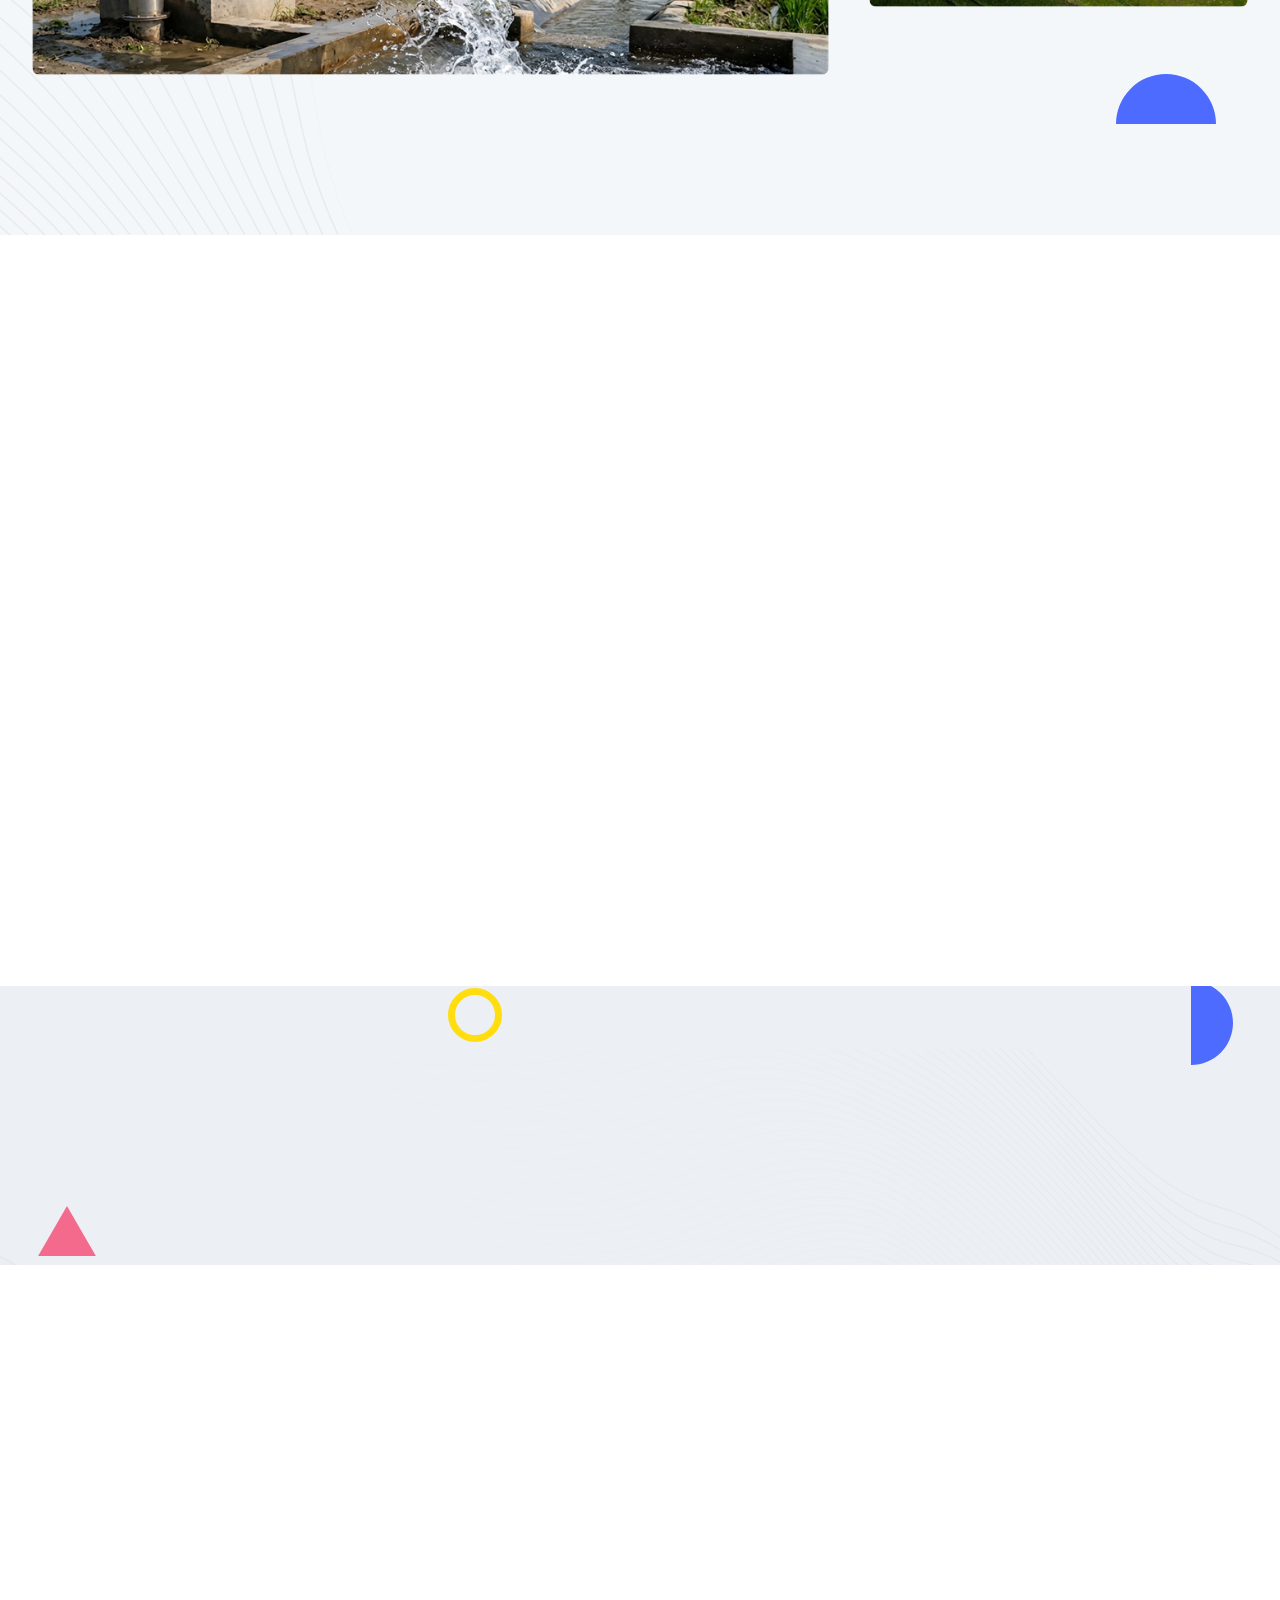
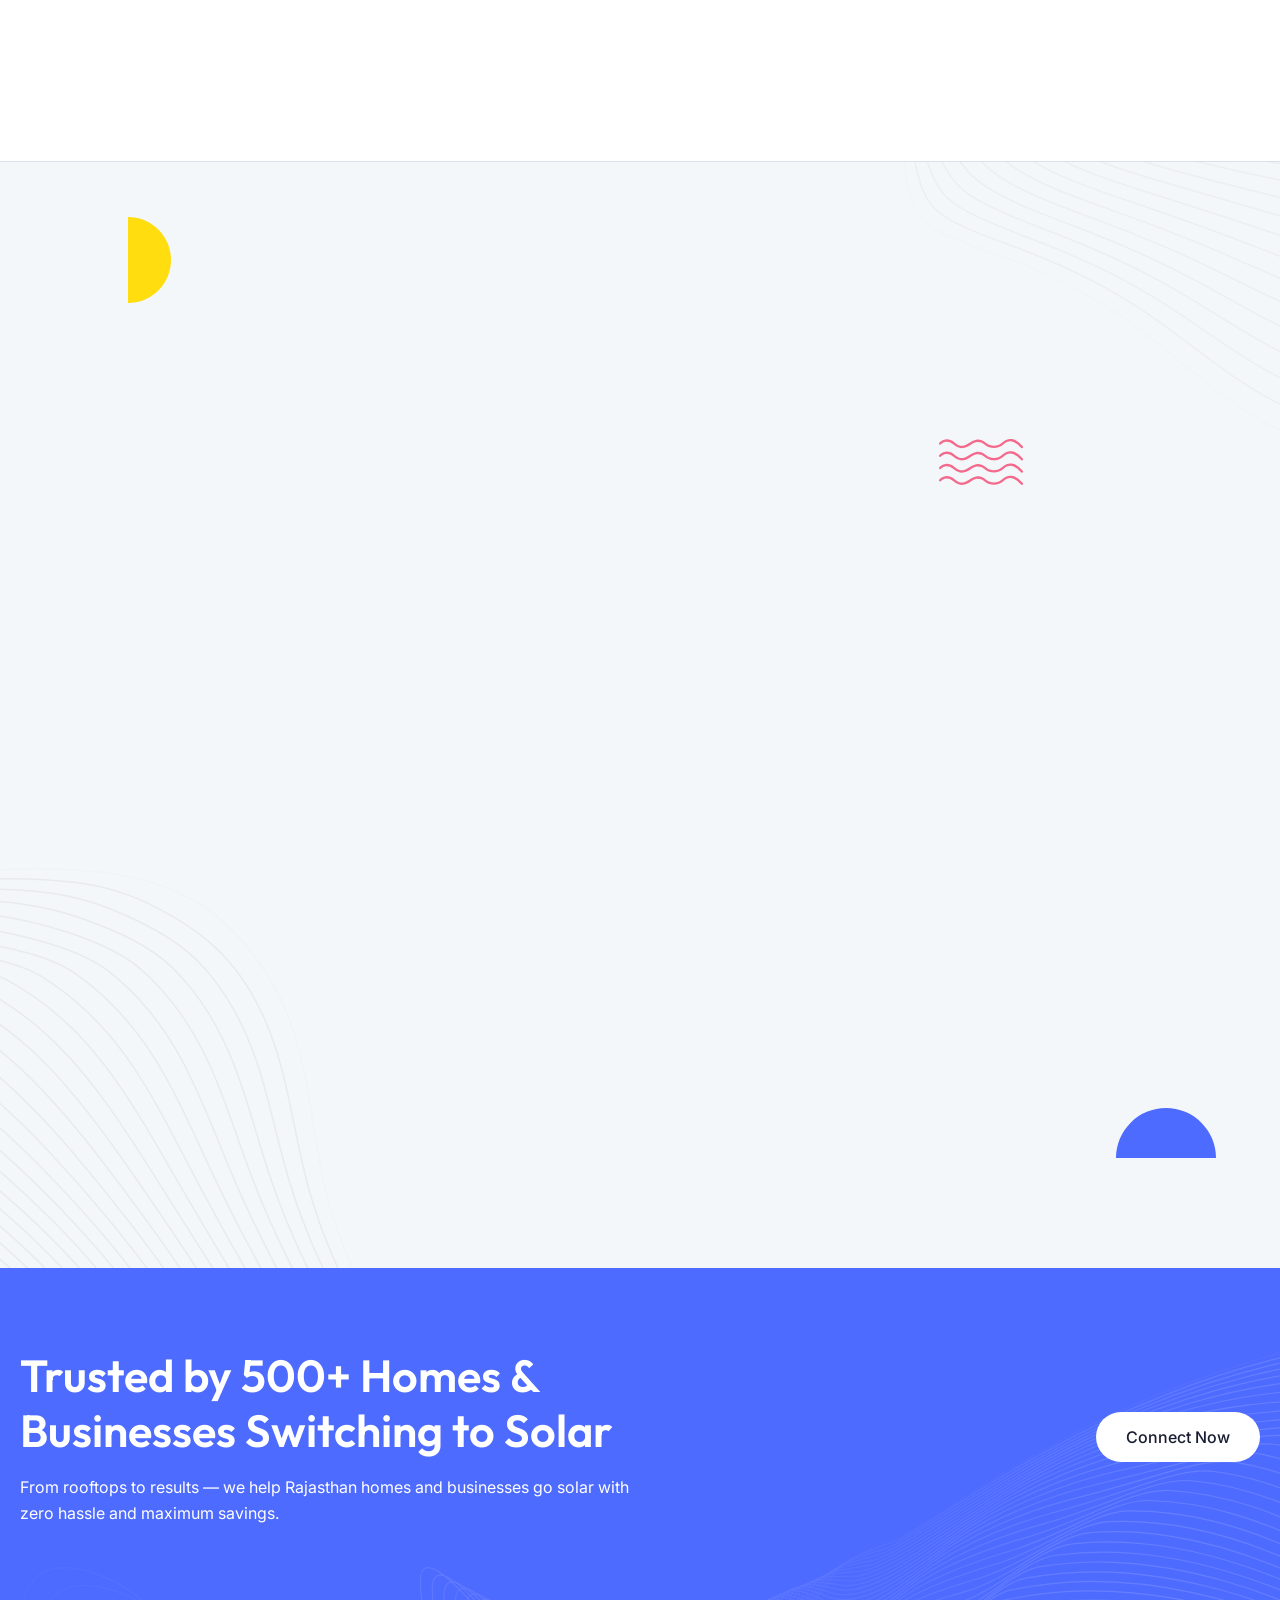
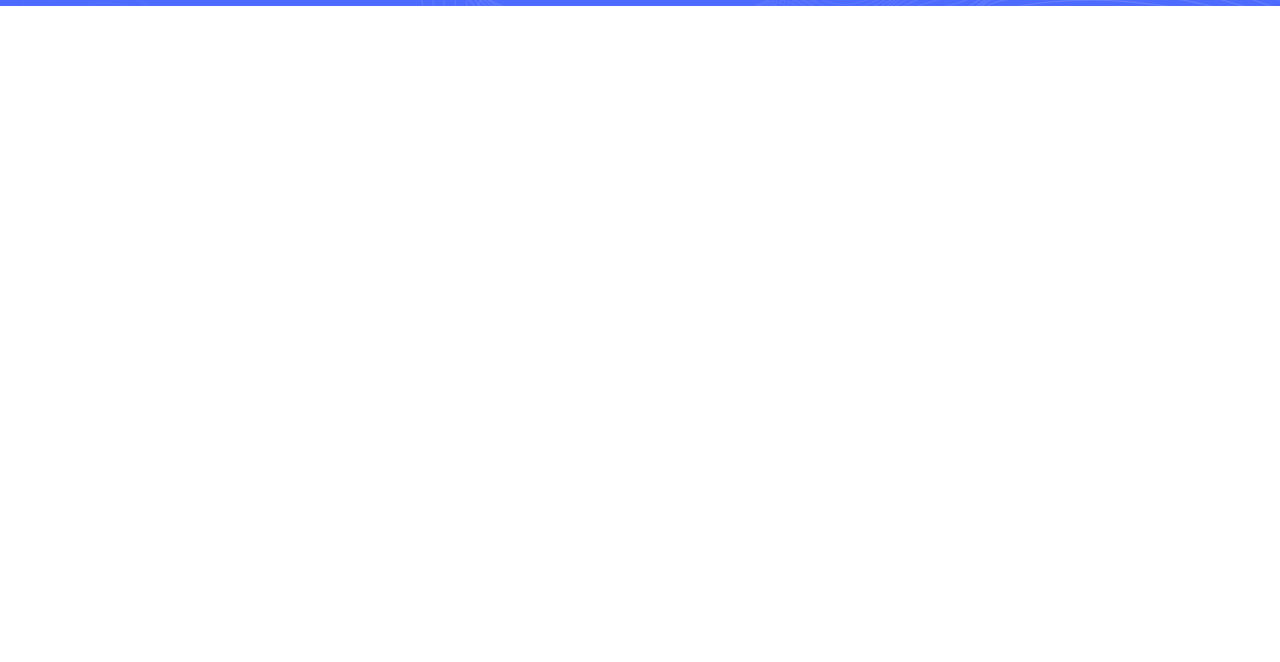
==== commit 33cc1e29: "Add files via upload" ====
--- a/index.html
+++ b/index.html
@@ -213,27 +213,7 @@
                   <span class="h s p rc vd hd mh va"></span>
                   <div class="h s p vd ij jj xa">
                     <ul class="tc xf wf gg">
-                      <li>
-                        <a href="#">
-                          <svg class="uh vl ml il" width="10" height="18" viewBox="0 0 10 18" fill="none" xmlns="http://www.w3.org/2000/svg">
-                          <path d="M6.66634 10.25H8.74968L9.58301 6.91669H6.66634V5.25002C6.66634 4.39169 6.66634 3.58335 8.33301 3.58335H9.58301V0.783354C9.31134 0.74752 8.28551 0.666687 7.20218 0.666687C4.93968 0.666687 3.33301 2.04752 3.33301 4.58335V6.91669H0.833008V10.25H3.33301V17.3334H6.66634V10.25Z" fill=""/>
-                          </svg>
-                        </a>
-                      </li>
-                      <li>
-                        <a href="#">
-                          <svg class="uh vl ml il" width="18" height="14" viewBox="0 0 18 14" fill="none" xmlns="http://www.w3.org/2000/svg">
-                          <path d="M17.4683 1.71333C16.8321 1.99475 16.1574 2.17956 15.4666 2.26167C16.1947 1.82619 16.7397 1.14085 16.9999 0.333333C16.3166 0.74 15.5674 1.025 14.7866 1.17917C14.2621 0.617982 13.5669 0.245803 12.809 0.120487C12.0512 -0.00482822 11.2732 0.123742 10.596 0.486211C9.91875 0.848679 9.38024 1.42474 9.06418 2.12483C8.74812 2.82492 8.67221 3.60982 8.84825 4.3575C7.46251 4.28805 6.10686 3.92794 4.86933 3.30055C3.63179 2.67317 2.54003 1.79254 1.66492 0.715833C1.35516 1.24788 1.19238 1.85269 1.19326 2.46833C1.19326 3.67667 1.80826 4.74417 2.74326 5.36917C2.18993 5.35175 1.64878 5.20232 1.16492 4.93333V4.97667C1.16509 5.78142 1.44356 6.56135 1.95313 7.18422C2.46269 7.80709 3.17199 8.23456 3.96075 8.39417C3.4471 8.53337 2.90851 8.55388 2.38576 8.45417C2.60814 9.14686 3.04159 9.75267 3.62541 10.1868C4.20924 10.6209 4.9142 10.8615 5.64159 10.875C4.91866 11.4428 4.0909 11.8625 3.20566 12.1101C2.32041 12.3578 1.39503 12.4285 0.482422 12.3183C2.0755 13.3429 3.93 13.8868 5.82409 13.885C12.2349 13.885 15.7408 8.57417 15.7408 3.96833C15.7408 3.81833 15.7366 3.66667 15.7299 3.51833C16.4123 3.02514 17.0013 2.41418 17.4691 1.71417L17.4683 1.71333Z" fill=""/>
-                          </svg>
-                        </a>
-                      </li>
-                      <li>
-                        <a href="#">
-                          <svg class="uh vl ml il" width="17" height="16" viewBox="0 0 17 16" fill="none" xmlns="http://www.w3.org/2000/svg">
-                          <path d="M3.78353 2.16665C3.78331 2.60867 3.6075 3.03251 3.29478 3.34491C2.98207 3.65732 2.55806 3.8327 2.11603 3.83248C1.674 3.83226 1.25017 3.65645 0.937761 3.34373C0.625357 3.03102 0.449975 2.60701 0.450196 2.16498C0.450417 1.72295 0.626223 1.29912 0.93894 0.986712C1.25166 0.674307 1.67567 0.498925 2.1177 0.499146C2.55972 0.499367 2.98356 0.675173 3.29596 0.98789C3.60837 1.30061 3.78375 1.72462 3.78353 2.16665V2.16665ZM3.83353 5.06665H0.500195V15.5H3.83353V5.06665ZM9.1002 5.06665H5.78353V15.5H9.06686V10.025C9.06686 6.97498 13.0419 6.69165 13.0419 10.025V15.5H16.3335V8.89165C16.3335 3.74998 10.4502 3.94165 9.06686 6.46665L9.1002 5.06665V5.06665Z" fill=""/>
-                          </svg>
-                        </a>
-                      </li>
+                     
                     </ul>
                   </div>
                 </div>
@@ -253,27 +233,7 @@
                   <span class="h s p rc vd hd mh va"></span>
                   <div class="h s p vd ij jj xa">
                     <ul class="tc xf wf gg">
-                      <li>
-                        <a href="#">
-                          <svg class="uh vl ml il" width="10" height="18" viewBox="0 0 10 18" fill="none" xmlns="http://www.w3.org/2000/svg">
-                          <path d="M6.66634 10.25H8.74968L9.58301 6.91669H6.66634V5.25002C6.66634 4.39169 6.66634 3.58335 8.33301 3.58335H9.58301V0.783354C9.31134 0.74752 8.28551 0.666687 7.20218 0.666687C4.93968 0.666687 3.33301 2.04752 3.33301 4.58335V6.91669H0.833008V10.25H3.33301V17.3334H6.66634V10.25Z" fill=""/>
-                          </svg>
-                        </a>
-                      </li>
-                      <li>
-                        <a href="#">
-                          <svg class="uh vl ml il" width="18" height="14" viewBox="0 0 18 14" fill="none" xmlns="http://www.w3.org/2000/svg">
-                          <path d="M17.4683 1.71333C16.8321 1.99475 16.1574 2.17956 15.4666 2.26167C16.1947 1.82619 16.7397 1.14085 16.9999 0.333333C16.3166 0.74 15.5674 1.025 14.7866 1.17917C14.2621 0.617982 13.5669 0.245803 12.809 0.120487C12.0512 -0.00482822 11.2732 0.123742 10.596 0.486211C9.91875 0.848679 9.38024 1.42474 9.06418 2.12483C8.74812 2.82492 8.67221 3.60982 8.84825 4.3575C7.46251 4.28805 6.10686 3.92794 4.86933 3.30055C3.63179 2.67317 2.54003 1.79254 1.66492 0.715833C1.35516 1.24788 1.19238 1.85269 1.19326 2.46833C1.19326 3.67667 1.80826 4.74417 2.74326 5.36917C2.18993 5.35175 1.64878 5.20232 1.16492 4.93333V4.97667C1.16509 5.78142 1.44356 6.56135 1.95313 7.18422C2.46269 7.80709 3.17199 8.23456 3.96075 8.39417C3.4471 8.53337 2.90851 8.55388 2.38576 8.45417C2.60814 9.14686 3.04159 9.75267 3.62541 10.1868C4.20924 10.6209 4.9142 10.8615 5.64159 10.875C4.91866 11.4428 4.0909 11.8625 3.20566 12.1101C2.32041 12.3578 1.39503 12.4285 0.482422 12.3183C2.0755 13.3429 3.93 13.8868 5.82409 13.885C12.2349 13.885 15.7408 8.57417 15.7408 3.96833C15.7408 3.81833 15.7366 3.66667 15.7299 3.51833C16.4123 3.02514 17.0013 2.41418 17.4691 1.71417L17.4683 1.71333Z" fill=""/>
-                          </svg>
-                        </a>
-                      </li>
-                      <li>
-                        <a href="#">
-                          <svg class="uh vl ml il" width="17" height="16" viewBox="0 0 17 16" fill="none" xmlns="http://www.w3.org/2000/svg">
-                          <path d="M3.78353 2.16665C3.78331 2.60867 3.6075 3.03251 3.29478 3.34491C2.98207 3.65732 2.55806 3.8327 2.11603 3.83248C1.674 3.83226 1.25017 3.65645 0.937761 3.34373C0.625357 3.03102 0.449975 2.60701 0.450196 2.16498C0.450417 1.72295 0.626223 1.29912 0.93894 0.986712C1.25166 0.674307 1.67567 0.498925 2.1177 0.499146C2.55972 0.499367 2.98356 0.675173 3.29596 0.98789C3.60837 1.30061 3.78375 1.72462 3.78353 2.16665V2.16665ZM3.83353 5.06665H0.500195V15.5H3.83353V5.06665ZM9.1002 5.06665H5.78353V15.5H9.06686V10.025C9.06686 6.97498 13.0419 6.69165 13.0419 10.025V15.5H16.3335V8.89165C16.3335 3.74998 10.4502 3.94165 9.06686 6.46665L9.1002 5.06665V5.06665Z" fill=""/>
-                          </svg>
-                        </a>
-                      </li>
+                      
                     </ul>
                   </div>
                 </div>
@@ -292,27 +252,7 @@
                   <span class="h s p rc vd hd mh va"></span>
                   <div class="h s p vd ij jj xa">
                     <ul class="tc xf wf gg">
-                      <li>
-                        <a href="#">
-                          <svg class="uh vl ml il" width="10" height="18" viewBox="0 0 10 18" fill="none" xmlns="http://www.w3.org/2000/svg">
-                          <path d="M6.66634 10.25H8.74968L9.58301 6.91669H6.66634V5.25002C6.66634 4.39169 6.66634 3.58335 8.33301 3.58335H9.58301V0.783354C9.31134 0.74752 8.28551 0.666687 7.20218 0.666687C4.93968 0.666687 3.33301 2.04752 3.33301 4.58335V6.91669H0.833008V10.25H3.33301V17.3334H6.66634V10.25Z" fill=""/>
-                          </svg>
-                        </a>
-                      </li>
-                      <li>
-                        <a href="#">
-                          <svg class="uh vl ml il" width="18" height="14" viewBox="0 0 18 14" fill="none" xmlns="http://www.w3.org/2000/svg">
-                          <path d="M17.4683 1.71333C16.8321 1.99475 16.1574 2.17956 15.4666 2.26167C16.1947 1.82619 16.7397 1.14085 16.9999 0.333333C16.3166 0.74 15.5674 1.025 14.7866 1.17917C14.2621 0.617982 13.5669 0.245803 12.809 0.120487C12.0512 -0.00482822 11.2732 0.123742 10.596 0.486211C9.91875 0.848679 9.38024 1.42474 9.06418 2.12483C8.74812 2.82492 8.67221 3.60982 8.84825 4.3575C7.46251 4.28805 6.10686 3.92794 4.86933 3.30055C3.63179 2.67317 2.54003 1.79254 1.66492 0.715833C1.35516 1.24788 1.19238 1.85269 1.19326 2.46833C1.19326 3.67667 1.80826 4.74417 2.74326 5.36917C2.18993 5.35175 1.64878 5.20232 1.16492 4.93333V4.97667C1.16509 5.78142 1.44356 6.56135 1.95313 7.18422C2.46269 7.80709 3.17199 8.23456 3.96075 8.39417C3.4471 8.53337 2.90851 8.55388 2.38576 8.45417C2.60814 9.14686 3.04159 9.75267 3.62541 10.1868C4.20924 10.6209 4.9142 10.8615 5.64159 10.875C4.91866 11.4428 4.0909 11.8625 3.20566 12.1101C2.32041 12.3578 1.39503 12.4285 0.482422 12.3183C2.0755 13.3429 3.93 13.8868 5.82409 13.885C12.2349 13.885 15.7408 8.57417 15.7408 3.96833C15.7408 3.81833 15.7366 3.66667 15.7299 3.51833C16.4123 3.02514 17.0013 2.41418 17.4691 1.71417L17.4683 1.71333Z" fill=""/>
-                          </svg>
-                        </a>
-                      </li>
-                      <li>
-                        <a href="#">
-                          <svg class="uh vl ml il" width="17" height="16" viewBox="0 0 17 16" fill="none" xmlns="http://www.w3.org/2000/svg">
-                          <path d="M3.78353 2.16665C3.78331 2.60867 3.6075 3.03251 3.29478 3.34491C2.98207 3.65732 2.55806 3.8327 2.11603 3.83248C1.674 3.83226 1.25017 3.65645 0.937761 3.34373C0.625357 3.03102 0.449975 2.60701 0.450196 2.16498C0.450417 1.72295 0.626223 1.29912 0.93894 0.986712C1.25166 0.674307 1.67567 0.498925 2.1177 0.499146C2.55972 0.499367 2.98356 0.675173 3.29596 0.98789C3.60837 1.30061 3.78375 1.72462 3.78353 2.16665V2.16665ZM3.83353 5.06665H0.500195V15.5H3.83353V5.06665ZM9.1002 5.06665H5.78353V15.5H9.06686V10.025C9.06686 6.97498 13.0419 6.69165 13.0419 10.025V15.5H16.3335V8.89165C16.3335 3.74998 10.4502 3.94165 9.06686 6.46665L9.1002 5.06665V5.06665Z" fill=""/>
-                          </svg>
-                        </a>
-                      </li>
+                      
                     </ul>
                   </div>
                 </div>
@@ -331,27 +271,7 @@
                   <span class="h s p rc vd hd mh va"></span>
                   <div class="h s p vd ij jj xa">
                     <ul class="tc xf wf gg">
-                      <li>
-                        <a href="#">
-                          <svg class="uh vl ml il" width="10" height="18" viewBox="0 0 10 18" fill="none" xmlns="http://www.w3.org/2000/svg">
-                          <path d="M6.66634 10.25H8.74968L9.58301 6.91669H6.66634V5.25002C6.66634 4.39169 6.66634 3.58335 8.33301 3.58335H9.58301V0.783354C9.31134 0.74752 8.28551 0.666687 7.20218 0.666687C4.93968 0.666687 3.33301 2.04752 3.33301 4.58335V6.91669H0.833008V10.25H3.33301V17.3334H6.66634V10.25Z" fill=""/>
-                          </svg>
-                        </a>
-                      </li>
-                      <li>
-                        <a href="#">
-                          <svg class="uh vl ml il" width="18" height="14" viewBox="0 0 18 14" fill="none" xmlns="http://www.w3.org/2000/svg">
-                          <path d="M17.4683 1.71333C16.8321 1.99475 16.1574 2.17956 15.4666 2.26167C16.1947 1.82619 16.7397 1.14085 16.9999 0.333333C16.3166 0.74 15.5674 1.025 14.7866 1.17917C14.2621 0.617982 13.5669 0.245803 12.809 0.120487C12.0512 -0.00482822 11.2732 0.123742 10.596 0.486211C9.91875 0.848679 9.38024 1.42474 9.06418 2.12483C8.74812 2.82492 8.67221 3.60982 8.84825 4.3575C7.46251 4.28805 6.10686 3.92794 4.86933 3.30055C3.63179 2.67317 2.54003 1.79254 1.66492 0.715833C1.35516 1.24788 1.19238 1.85269 1.19326 2.46833C1.19326 3.67667 1.80826 4.74417 2.74326 5.36917C2.18993 5.35175 1.64878 5.20232 1.16492 4.93333V4.97667C1.16509 5.78142 1.44356 6.56135 1.95313 7.18422C2.46269 7.80709 3.17199 8.23456 3.96075 8.39417C3.4471 8.53337 2.90851 8.55388 2.38576 8.45417C2.60814 9.14686 3.04159 9.75267 3.62541 10.1868C4.20924 10.6209 4.9142 10.8615 5.64159 10.875C4.91866 11.4428 4.0909 11.8625 3.20566 12.1101C2.32041 12.3578 1.39503 12.4285 0.482422 12.3183C2.0755 13.3429 3.93 13.8868 5.82409 13.885C12.2349 13.885 15.7408 8.57417 15.7408 3.96833C15.7408 3.81833 15.7366 3.66667 15.7299 3.51833C16.4123 3.02514 17.0013 2.41418 17.4691 1.71417L17.4683 1.71333Z" fill=""/>
-                          </svg>
-                        </a>
-                      </li>
-                      <li>
-                        <a href="#">
-                          <svg class="uh vl ml il" width="17" height="16" viewBox="0 0 17 16" fill="none" xmlns="http://www.w3.org/2000/svg">
-                          <path d="M3.78353 2.16665C3.78331 2.60867 3.6075 3.03251 3.29478 3.34491C2.98207 3.65732 2.55806 3.8327 2.11603 3.83248C1.674 3.83226 1.25017 3.65645 0.937761 3.34373C0.625357 3.03102 0.449975 2.60701 0.450196 2.16498C0.450417 1.72295 0.626223 1.29912 0.93894 0.986712C1.25166 0.674307 1.67567 0.498925 2.1177 0.499146C2.55972 0.499367 2.98356 0.675173 3.29596 0.98789C3.60837 1.30061 3.78375 1.72462 3.78353 2.16665V2.16665ZM3.83353 5.06665H0.500195V15.5H3.83353V5.06665ZM9.1002 5.06665H5.78353V15.5H9.06686V10.025C9.06686 6.97498 13.0419 6.69165 13.0419 10.025V15.5H16.3335V8.89165C16.3335 3.74998 10.4502 3.94165 9.06686 6.46665L9.1002 5.06665V5.06665Z" fill=""/>
-                          </svg>
-                        </a>
-                      </li>
+                      
                     </ul>
                   </div>
                 </div>
@@ -370,27 +290,7 @@
                   <span class="h s p rc vd hd mh va"></span>
                   <div class="h s p vd ij jj xa">
                     <ul class="tc xf wf gg">
-                      <li>
-                        <a href="#">
-                          <svg class="uh vl ml il" width="10" height="18" viewBox="0 0 10 18" fill="none" xmlns="http://www.w3.org/2000/svg">
-                          <path d="M6.66634 10.25H8.74968L9.58301 6.91669H6.66634V5.25002C6.66634 4.39169 6.66634 3.58335 8.33301 3.58335H9.58301V0.783354C9.31134 0.74752 8.28551 0.666687 7.20218 0.666687C4.93968 0.666687 3.33301 2.04752 3.33301 4.58335V6.91669H0.833008V10.25H3.33301V17.3334H6.66634V10.25Z" fill=""/>
-                          </svg>
-                        </a>
-                      </li>
-                      <li>
-                        <a href="#">
-                          <svg class="uh vl ml il" width="18" height="14" viewBox="0 0 18 14" fill="none" xmlns="http://www.w3.org/2000/svg">
-                          <path d="M17.4683 1.71333C16.8321 1.99475 16.1574 2.17956 15.4666 2.26167C16.1947 1.82619 16.7397 1.14085 16.9999 0.333333C16.3166 0.74 15.5674 1.025 14.7866 1.17917C14.2621 0.617982 13.5669 0.245803 12.809 0.120487C12.0512 -0.00482822 11.2732 0.123742 10.596 0.486211C9.91875 0.848679 9.38024 1.42474 9.06418 2.12483C8.74812 2.82492 8.67221 3.60982 8.84825 4.3575C7.46251 4.28805 6.10686 3.92794 4.86933 3.30055C3.63179 2.67317 2.54003 1.79254 1.66492 0.715833C1.35516 1.24788 1.19238 1.85269 1.19326 2.46833C1.19326 3.67667 1.80826 4.74417 2.74326 5.36917C2.18993 5.35175 1.64878 5.20232 1.16492 4.93333V4.97667C1.16509 5.78142 1.44356 6.56135 1.95313 7.18422C2.46269 7.80709 3.17199 8.23456 3.96075 8.39417C3.4471 8.53337 2.90851 8.55388 2.38576 8.45417C2.60814 9.14686 3.04159 9.75267 3.62541 10.1868C4.20924 10.6209 4.9142 10.8615 5.64159 10.875C4.91866 11.4428 4.0909 11.8625 3.20566 12.1101C2.32041 12.3578 1.39503 12.4285 0.482422 12.3183C2.0755 13.3429 3.93 13.8868 5.82409 13.885C12.2349 13.885 15.7408 8.57417 15.7408 3.96833C15.7408 3.81833 15.7366 3.66667 15.7299 3.51833C16.4123 3.02514 17.0013 2.41418 17.4691 1.71417L17.4683 1.71333Z" fill=""/>
-                          </svg>
-                        </a>
-                      </li>
-                      <li>
-                        <a href="#">
-                          <svg class="uh vl ml il" width="17" height="16" viewBox="0 0 17 16" fill="none" xmlns="http://www.w3.org/2000/svg">
-                          <path d="M3.78353 2.16665C3.78331 2.60867 3.6075 3.03251 3.29478 3.34491C2.98207 3.65732 2.55806 3.8327 2.11603 3.83248C1.674 3.83226 1.25017 3.65645 0.937761 3.34373C0.625357 3.03102 0.449975 2.60701 0.450196 2.16498C0.450417 1.72295 0.626223 1.29912 0.93894 0.986712C1.25166 0.674307 1.67567 0.498925 2.1177 0.499146C2.55972 0.499367 2.98356 0.675173 3.29596 0.98789C3.60837 1.30061 3.78375 1.72462 3.78353 2.16665V2.16665ZM3.83353 5.06665H0.500195V15.5H3.83353V5.06665ZM9.1002 5.06665H5.78353V15.5H9.06686V10.025C9.06686 6.97498 13.0419 6.69165 13.0419 10.025V15.5H16.3335V8.89165C16.3335 3.74998 10.4502 3.94165 9.06686 6.46665L9.1002 5.06665V5.06665Z" fill=""/>
-                          </svg>
-                        </a>
-                      </li>
+                      
                     </ul>
                   </div>
                 </div>
@@ -409,27 +309,7 @@
                   <span class="h s p rc vd hd mh va"></span>
                   <div class="h s p vd ij jj xa">
                     <ul class="tc xf wf gg">
-                      <li>
-                        <a href="#">
-                          <svg class="uh vl ml il" width="10" height="18" viewBox="0 0 10 18" fill="none" xmlns="http://www.w3.org/2000/svg">
-                          <path d="M6.66634 10.25H8.74968L9.58301 6.91669H6.66634V5.25002C6.66634 4.39169 6.66634 3.58335 8.33301 3.58335H9.58301V0.783354C9.31134 0.74752 8.28551 0.666687 7.20218 0.666687C4.93968 0.666687 3.33301 2.04752 3.33301 4.58335V6.91669H0.833008V10.25H3.33301V17.3334H6.66634V10.25Z" fill=""/>
-                          </svg>
-                        </a>
-                      </li>
-                      <li>
-                        <a href="#">
-                          <svg class="uh vl ml il" width="18" height="14" viewBox="0 0 18 14" fill="none" xmlns="http://www.w3.org/2000/svg">
-                          <path d="M17.4683 1.71333C16.8321 1.99475 16.1574 2.17956 15.4666 2.26167C16.1947 1.82619 16.7397 1.14085 16.9999 0.333333C16.3166 0.74 15.5674 1.025 14.7866 1.17917C14.2621 0.617982 13.5669 0.245803 12.809 0.120487C12.0512 -0.00482822 11.2732 0.123742 10.596 0.486211C9.91875 0.848679 9.38024 1.42474 9.06418 2.12483C8.74812 2.82492 8.67221 3.60982 8.84825 4.3575C7.46251 4.28805 6.10686 3.92794 4.86933 3.30055C3.63179 2.67317 2.54003 1.79254 1.66492 0.715833C1.35516 1.24788 1.19238 1.85269 1.19326 2.46833C1.19326 3.67667 1.80826 4.74417 2.74326 5.36917C2.18993 5.35175 1.64878 5.20232 1.16492 4.93333V4.97667C1.16509 5.78142 1.44356 6.56135 1.95313 7.18422C2.46269 7.80709 3.17199 8.23456 3.96075 8.39417C3.4471 8.53337 2.90851 8.55388 2.38576 8.45417C2.60814 9.14686 3.04159 9.75267 3.62541 10.1868C4.20924 10.6209 4.9142 10.8615 5.64159 10.875C4.91866 11.4428 4.0909 11.8625 3.20566 12.1101C2.32041 12.3578 1.39503 12.4285 0.482422 12.3183C2.0755 13.3429 3.93 13.8868 5.82409 13.885C12.2349 13.885 15.7408 8.57417 15.7408 3.96833C15.7408 3.81833 15.7366 3.66667 15.7299 3.51833C16.4123 3.02514 17.0013 2.41418 17.4691 1.71417L17.4683 1.71333Z" fill=""/>
-                          </svg>
-                        </a>
-                      </li>
-                      <li>
-                        <a href="#">
-                          <svg class="uh vl ml il" width="17" height="16" viewBox="0 0 17 16" fill="none" xmlns="http://www.w3.org/2000/svg">
-                          <path d="M3.78353 2.16665C3.78331 2.60867 3.6075 3.03251 3.29478 3.34491C2.98207 3.65732 2.55806 3.8327 2.11603 3.83248C1.674 3.83226 1.25017 3.65645 0.937761 3.34373C0.625357 3.03102 0.449975 2.60701 0.450196 2.16498C0.450417 1.72295 0.626223 1.29912 0.93894 0.986712C1.25166 0.674307 1.67567 0.498925 2.1177 0.499146C2.55972 0.499367 2.98356 0.675173 3.29596 0.98789C3.60837 1.30061 3.78375 1.72462 3.78353 2.16665V2.16665ZM3.83353 5.06665H0.500195V15.5H3.83353V5.06665ZM9.1002 5.06665H5.78353V15.5H9.06686V10.025C9.06686 6.97498 13.0419 6.69165 13.0419 10.025V15.5H16.3335V8.89165C16.3335 3.74998 10.4502 3.94165 9.06686 6.46665L9.1002 5.06665V5.06665Z" fill=""/>
-                          </svg>
-                        </a>
-                      </li>
+                      
                     </ul>
                   </div>
                 </div>
